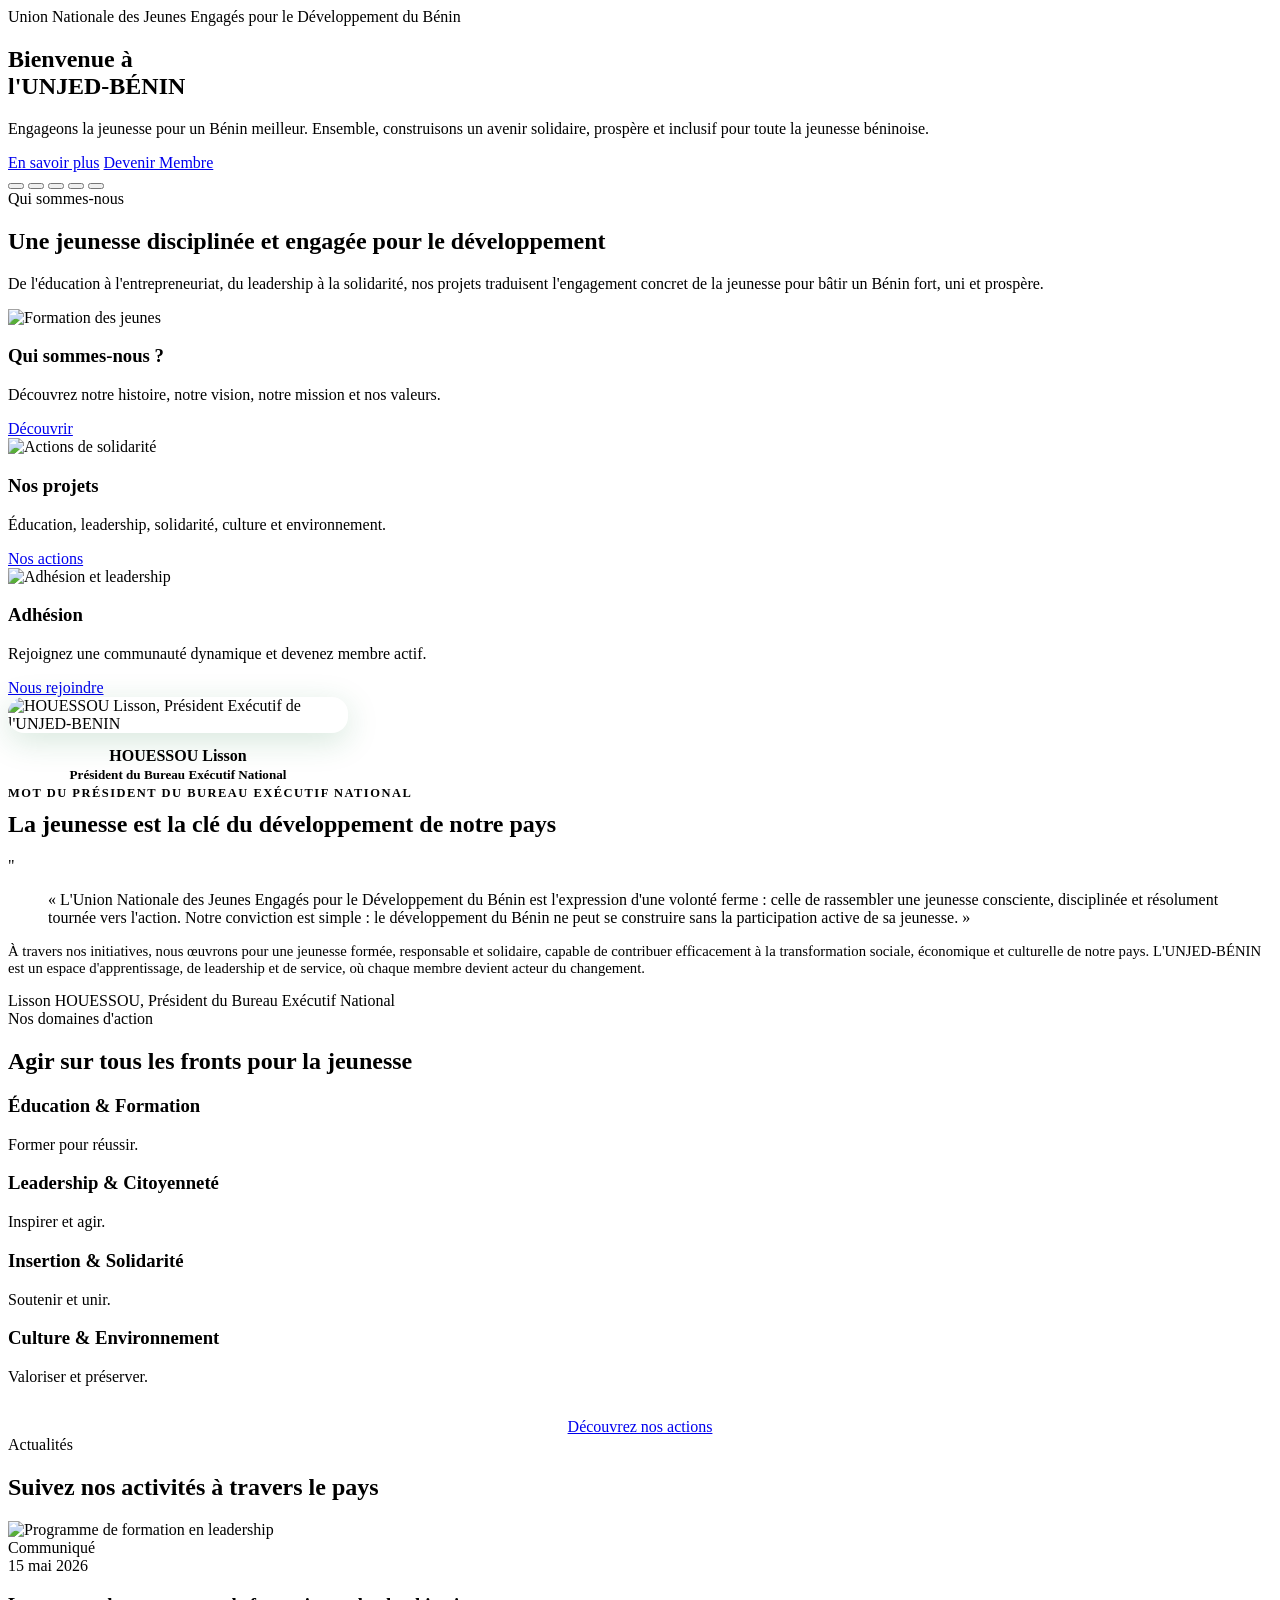
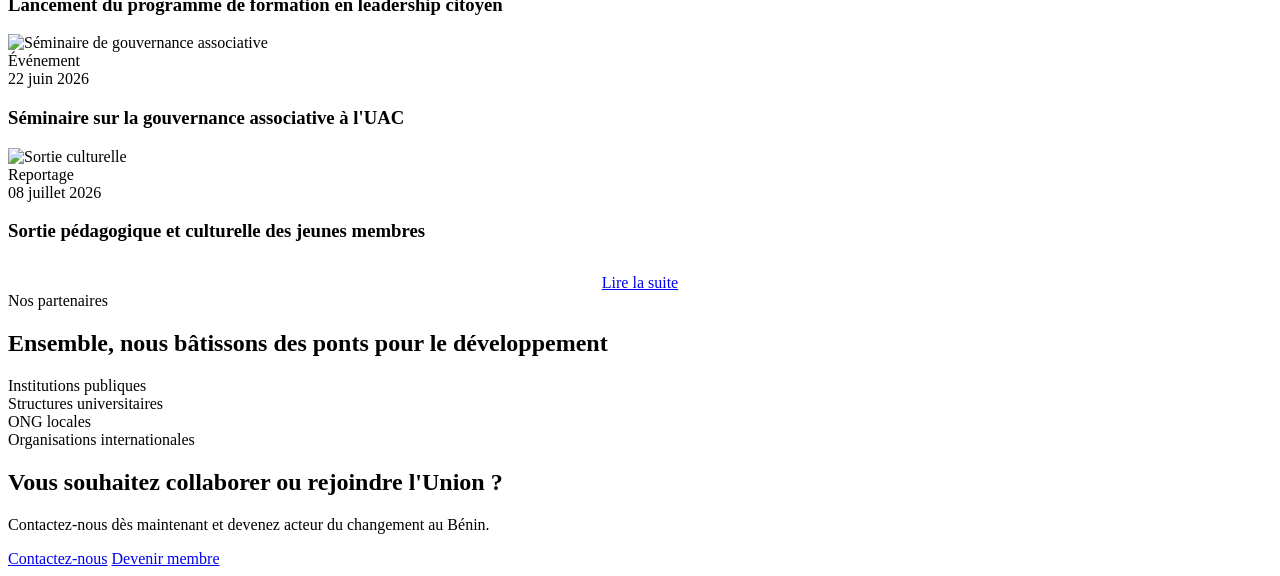
==== index.html @ 12839c47 "Update index.html" ====
<!DOCTYPE html>
<html lang="fr">
<head>
  <meta charset="UTF-8" />
  <meta name="viewport" content="width=device-width, initial-scale=1.0" />
  <meta name="theme-color" content="#0a8a3f" />
  <title>UNJED-BENIN — Engageons la jeunesse pour un Bénin meilleur</title>
  <meta name="description" content="Union Nationale des Jeunes Engagés pour le Développement du Bénin. Formation, leadership, solidarité et citoyenneté au service de la jeunesse béninoise." />
  <link rel="icon" href="public/images/logo.jpeg"/>
  <link rel="stylesheet" href="styles.css" />
</head>
<body>
  <div data-header></div>

  <main>
  <section class="hero">
  <div class="hero-slides">
    <div class="hero-slide active" style="background-image:url('public/images/hero_1.jpeg')"></div>
    <div class="hero-slide" style="background-image:url('public/images/hero_2.jpeg')"></div>
    <div class="hero-slide" style="background-image:url('public/images/hero_3.jpeg')"></div>
    <div class="hero-slide" style="background-image:url('public/images/hero_4.jpeg')"></div>
    <div class="hero-slide" style="background-image:url('public/images/hero_5.jpeg')"></div>
  </div>
  <div class="hero-content">
    <div class="hero-content-inner">
      <span class="hero-eyebrow" data-fr="Union Nationale des Jeunes Engagés pour le Développement du Bénin" data-en="National Union of Young People Committed to the Development of Benin">Union Nationale des Jeunes Engagés pour le Développement du Bénin</span>
      <h1 data-fr-html="Bienvenue à<br><span>l'UNJED-BÉNIN</span>" data-en-html="Welcome to<br><span>UNJED-BENIN</span>">Bienvenue à<br><span>l'UNJED-BÉNIN</span></h1>
      <p data-fr="Engageons la jeunesse pour un Bénin meilleur. Ensemble, construisons un avenir solidaire, prospère et inclusif pour toute la jeunesse béninoise." data-en="Engaging youth for a better Benin. Together, let's build a supportive, prosperous and inclusive future for all Beninese youth.">Engageons la jeunesse pour un Bénin meilleur. Ensemble, construisons un avenir solidaire, prospère et inclusif pour toute la jeunesse béninoise.</p>
      <div class="hero-btns">
        <a href="presentation.html" class="btn btn-primary" data-fr="En savoir plus" data-en="Learn More">En savoir plus</a>
        <a href="adhesion.html" class="btn btn-outline" data-fr="Devenir Membre" data-en="Join Us">Devenir Membre</a>
      </div>
    </div>
  </div>
  <div class="hero-indicators">
    <button class="hero-dot active"></button>
    <button class="hero-dot"></button>
    <button class="hero-dot"></button>
    <button class="hero-dot"></button>
    <button class="hero-dot"></button>
  </div>
</section>


    <!-- PRESENTATION RAPIDE + QUICK LINKS -->
    <section class="section">
      <div class="container">
        <div class="section-head reveal">
          <span class="eyebrow" data-en="Who we are">Qui sommes-nous</span>
          <h2 data-en="A disciplined youth committed to development">Une jeunesse disciplinée et engagée pour le développement</h2>
          <p data-en="From education to entrepreneurship, from leadership to solidarity, our projects reflect the concrete commitment of youth to build a strong, united and prosperous Benin.">De l'éducation à l'entrepreneuriat, du leadership à la solidarité, nos projets traduisent l'engagement concret de la jeunesse pour bâtir un Bénin fort, uni et prospère.</p>
        </div>
        <div class="grid grid-3">
          <article class="quicklink reveal">
            <img src="public/images/formation-real-1.jpg" alt="Formation des jeunes" />
            <div class="quicklink-body">
              <h3 data-en="Who are we?">Qui sommes-nous ?</h3>
              <p data-en="Discover our history, vision, mission and values.">Découvrez notre histoire, notre vision, notre mission et nos valeurs.</p>
              <a href="presentation.html" class="btn btn-yellow" data-en="Discover">Découvrir</a>
            </div>
          </article>
          <article class="quicklink reveal">
            <img src="public/images/solidarite.jpeg" alt="Actions de solidarité" />
            <div class="quicklink-body">
              <h3 data-en="Our projects">Nos projets</h3>
              <p data-en="Education, leadership, solidarity, culture and environment.">Éducation, leadership, solidarité, culture et environnement.</p>
              <a href="projets.html" class="btn btn-yellow" data-en="Our actions">Nos actions</a>
            </div>
          </article>
          <article class="quicklink reveal">
            <img src="public/images/leadership.png" alt="Adhésion et leadership" />
            <div class="quicklink-body">
              <h3 data-en="Membership">Adhésion</h3>
              <p data-en="Join a dynamic community and become an active member.">Rejoignez une communauté dynamique et devenez membre actif.</p>
              <a href="adhesion.html" class="btn btn-yellow" data-en="Join us">Nous rejoindre</a>
            </div>
          </article>
        </div>
      </div>
    </section>

    <!-- MOT DU PRESIDENT -->
    <section class="section" style="background: var(--surface-2);">
      <div class="container">
        <div class="split reveal" style="align-items:flex-start;gap:3rem;">
          <div class="split-img" style="flex:0 0 340px;max-width:340px;">
            <img src="public/images/president_lisson.jpeg" alt="HOUESSOU Lisson, Président Exécutif de l'UNJED-BENIN" style="width:100%;border-radius:16px;object-fit:cover;box-shadow:0 8px 32px rgba(27,122,62,0.18);" />
            <div style="text-align:center;margin-top:14px;">
              <strong style="font-family:var(--font-head);font-size:1rem;color:var(--text);display:block;">HOUESSOU Lisson</strong>
              <span style="font-size:0.82rem;color:var(--green);font-weight:600;">Président du Bureau Exécutif National</span>
            </div>
          </div>
          <div style="flex:1;">
            <span class="eyebrow" style="color:var(--green);font-family:var(--font-head);font-weight:900;letter-spacing:0.12em;text-transform:uppercase;font-size:0.78rem;" data-en="Word from the Executive President">Mot du Président du Bureau Exécutif National</span>
            <h2 style="margin-top:0.6rem;" data-en="Youth is the key to our country's development">La jeunesse est la clé du développement de notre pays</h2>
            <div class="quote-card">
              <div class="president-quote">
                <div class="quote-mark">"</div>
                <blockquote>« L'Union Nationale des Jeunes Engagés pour le Développement du Bénin est l'expression d'une volonté ferme : celle de rassembler une jeunesse consciente, disciplinée et résolument tournée vers l'action. Notre conviction est simple : le développement du Bénin ne peut se construire sans la participation active de sa jeunesse. »</blockquote>
                <p style="margin-top:12px;font-size:0.92rem;">À travers nos initiatives, nous œuvrons pour une jeunesse formée, responsable et solidaire, capable de contribuer efficacement à la transformation sociale, économique et culturelle de notre pays. L'UNJED-BÉNIN est un espace d'apprentissage, de leadership et de service, où chaque membre devient acteur du changement.</p>
              </div>
              <span class="sign">Lisson HOUESSOU, <span data-en="Executive President">Président du Bureau Exécutif National</span></span>
            </div>
          </div>
        </div>
      </div>
    </section>

    <!-- DOMAINES D'ACTION -->
    <section class="section">
      <div class="container">
        <div class="section-head reveal">
          <span class="eyebrow" data-en="Our areas of action">Nos domaines d'action</span>
          <h2 data-en="Acting on every front for youth">Agir sur tous les fronts pour la jeunesse</h2>
        </div>
        <div class="grid grid-4">
          <div class="card reveal">
            <h3 data-en="Education &amp; Training">Éducation &amp; Formation</h3>
            <p data-en="Training to succeed.">Former pour réussir.</p>
          </div>
          <div class="card reveal">
            <h3 data-en="Leadership &amp; Citizenship">Leadership &amp; Citoyenneté</h3>
            <p data-en="Inspire and act.">Inspirer et agir.</p>
          </div>
          <div class="card reveal">
            <h3 data-en="Inclusion &amp; Solidarity">Insertion &amp; Solidarité</h3>
            <p data-en="Support and unite.">Soutenir et unir.</p>
          </div>
          <div class="card reveal">
            <h3 data-en="Culture &amp; Environment">Culture &amp; Environnement</h3>
            <p data-en="Promote and preserve.">Valoriser et préserver.</p>
          </div>
        </div>
        <div style="text-align:center; margin-top:2rem;" class="reveal">
          <a href="projets.html" class="btn btn-green" data-en="Discover our actions">Découvrez nos actions</a>
        </div>
      </div>
    </section>

    <!-- ACTUALITES APERCU -->
    <section class="section" style="background: var(--surface-2);">
      <div class="container">
        <div class="section-head reveal">
          <span class="eyebrow" data-en="News; Events">Actualités</span>
          <h2 data-en="Follow our activities across the country">Suivez nos activités à travers le pays</h2>
        </div>
        <div class="grid grid-3">
          <article class="card news-card reveal">
            <div class="news-img"><img src="public/images/formation-real-4.jpg" alt="Programme de formation en leadership" /></div>
            <div class="news-body">
              <span class="news-tag" data-en="Press release">Communiqué</span>
              <div class="news-date">15 <span data-en="May">mai</span> 2026</div>
              <h3 data-en="Launch of the citizen leadership training program">Lancement du programme de formation en leadership citoyen</h3>
            </div>
          </article>
          <article class="card news-card reveal">
            <div class="news-img"><img src="public/images/assemblee-real-2.jpg" alt="Séminaire de gouvernance associative" /></div>
            <div class="news-body">
              <span class="news-tag" data-en="Event">Événement</span>
              <div class="news-date">22 <span data-en="June">juin</span> 2026</div>
              <h3 data-en="Seminar on associative governance at UAC">Séminaire sur la gouvernance associative à l'UAC</h3>
            </div>
          </article>
          <article class="card news-card reveal">
            <div class="news-img"><img src="public/images/culture.jpeg" alt="Sortie culturelle" /></div>
            <div class="news-body">
              <span class="news-tag" data-en="Report">Reportage</span>
              <div class="news-date">08 <span data-en="July">juillet</span> 2026</div>
              <h3 data-en="Educational and cultural outing for young members">Sortie pédagogique et culturelle des jeunes membres</h3>
            </div>
          </article>
        </div>
        <div style="text-align:center; margin-top:2rem;" class="reveal">
          <a href="actualites.html" class="btn btn-outline" data-en="Read more">Lire la suite</a>
        </div>
      </div>
    </section>

    <!-- PARTENAIRES -->
    <section class="section">
      <div class="container">
        <div class="section-head reveal">
          <span class="eyebrow" data-en="Our partners">Nos partenaires</span>
          <h2 data-en="Together we build bridges for development">Ensemble, nous bâtissons des ponts pour le développement</h2>
        </div>
        <div class="grid grid-4">
          <div class="partner-logo reveal" data-en="Public institutions">Institutions publiques</div>
          <div class="partner-logo reveal" data-en="Universities">Structures universitaires</div>
          <div class="partner-logo reveal" data-en="Local NGOs">ONG locales</div>
          <div class="partner-logo reveal" data-en="International organizations">Organisations internationales</div>
        </div>
      </div>
    </section>

    <!-- CTA CONTACT -->
    <section class="section-tight">
      <div class="container">
        <div class="cta-band reveal">
          <h2 data-en="Want to collaborate or join the Union?">Vous souhaitez collaborer ou rejoindre l'Union ?</h2>
          <p data-en="Contact us now and become an actor of change in Benin.">Contactez-nous dès maintenant et devenez acteur du changement au Bénin.</p>
          <div class="hero-actions">
            <a href="contact.html" class="btn btn-yellow" data-en="Contact us">Contactez-nous</a>
            <a href="adhesion.html" class="btn btn-ghost-light" data-en="Become a member">Devenir membre</a>
          </div>
        </div>
      </div>
    </section>
  </main>

  <div data-footer></div>

  <script src="components.js"></script>
  <script src="script.js"></script>
</body>
</html>
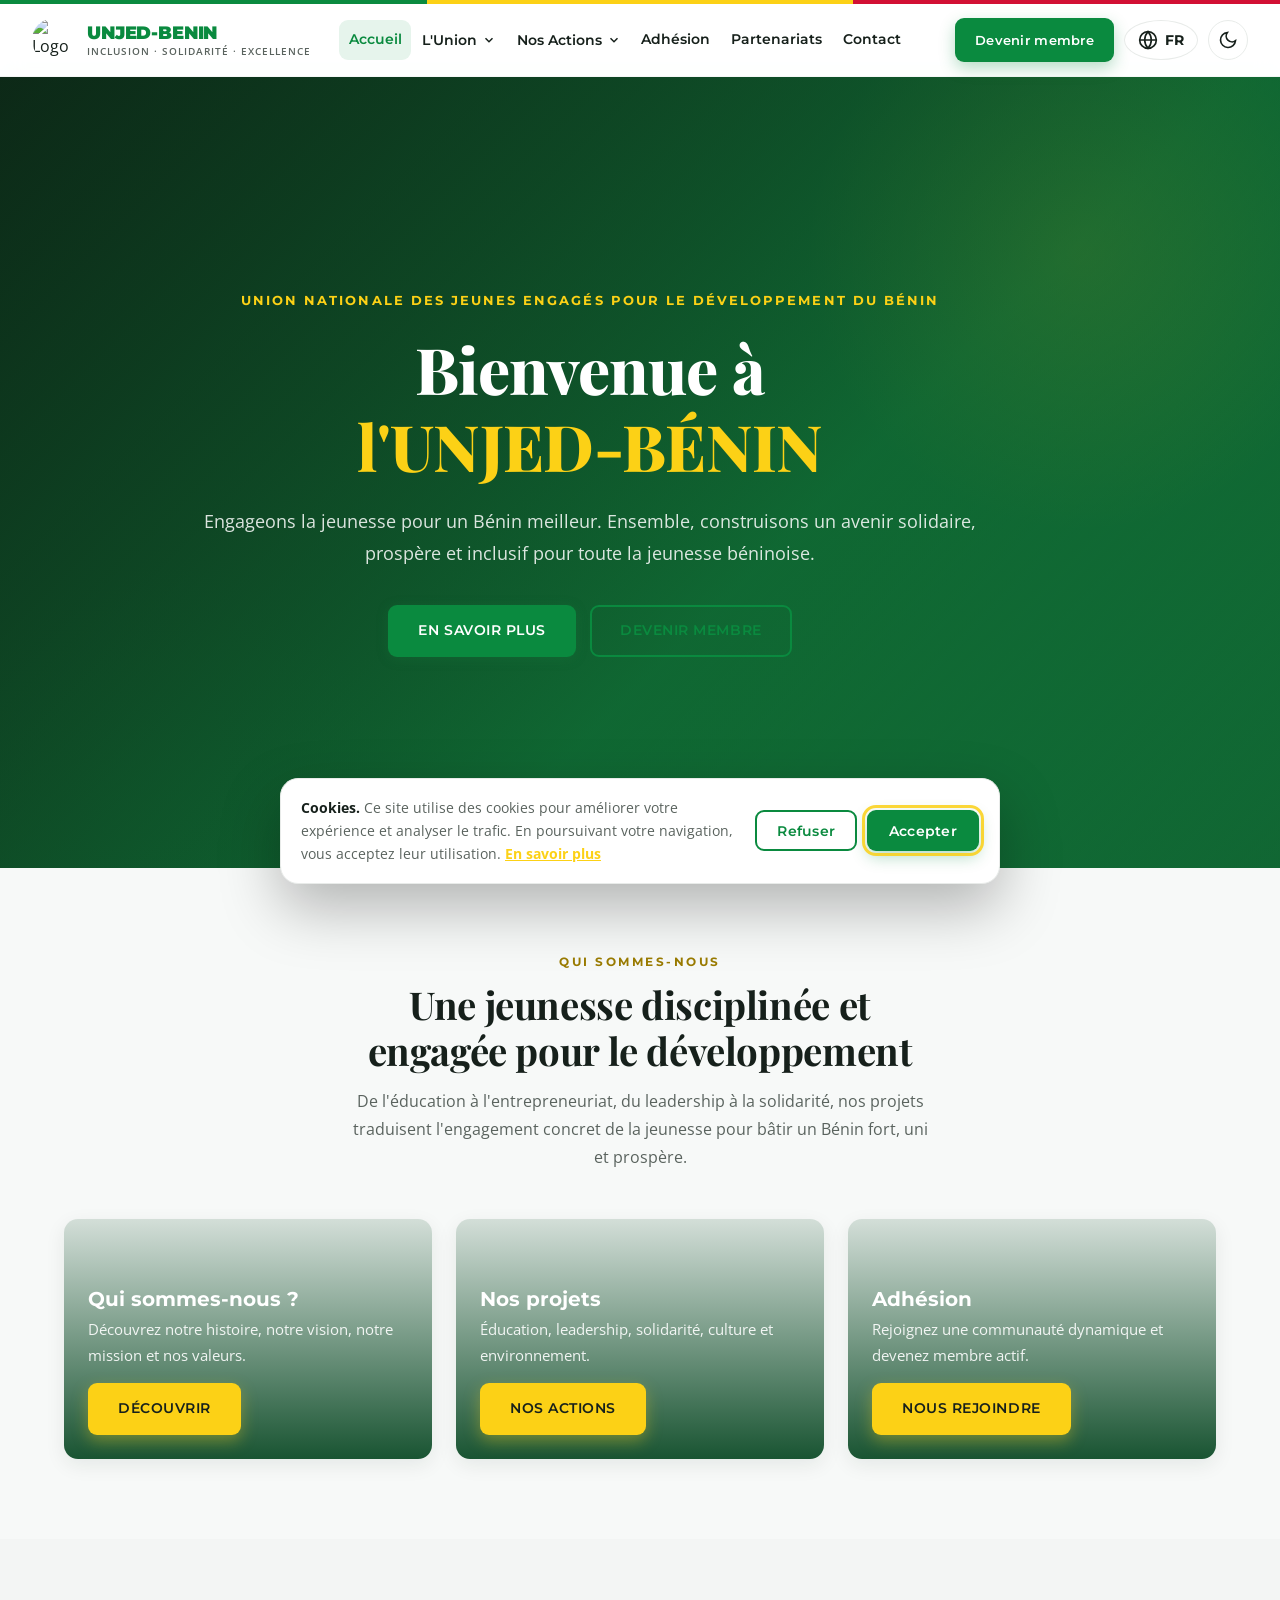
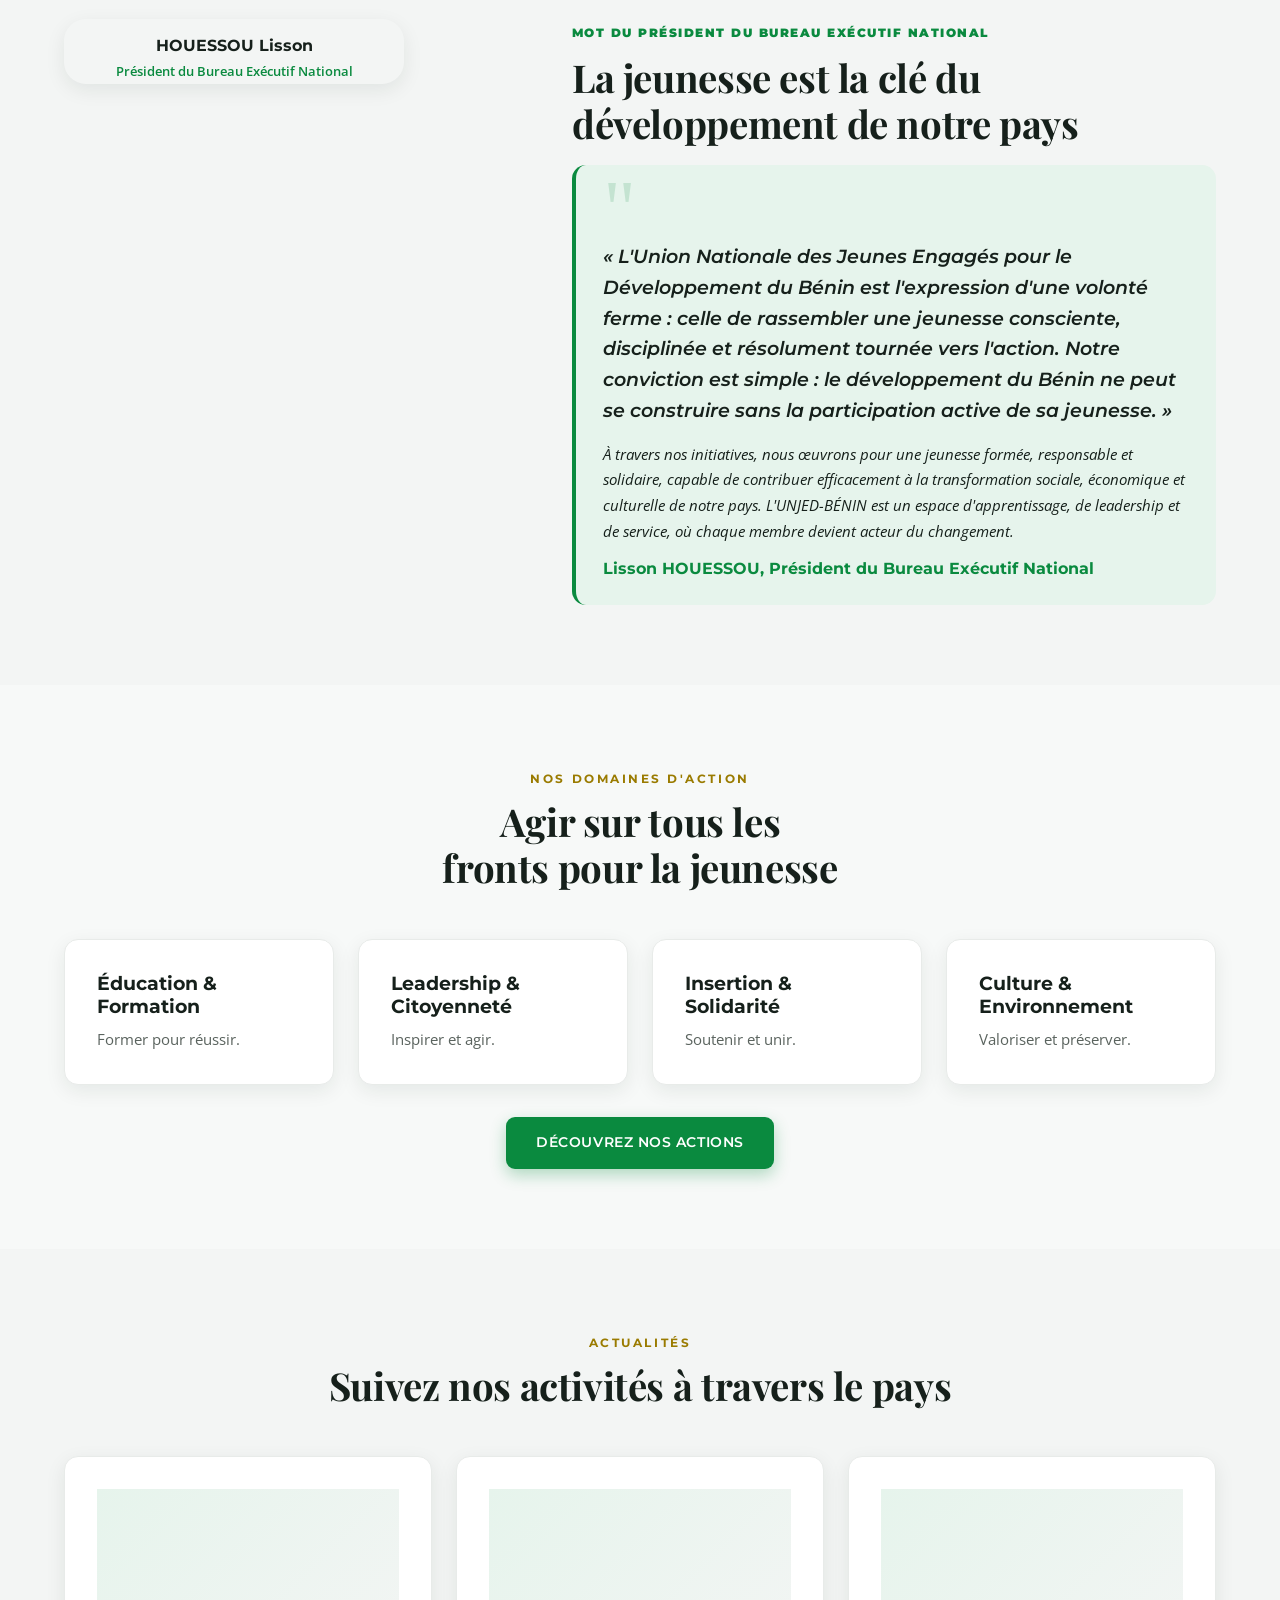
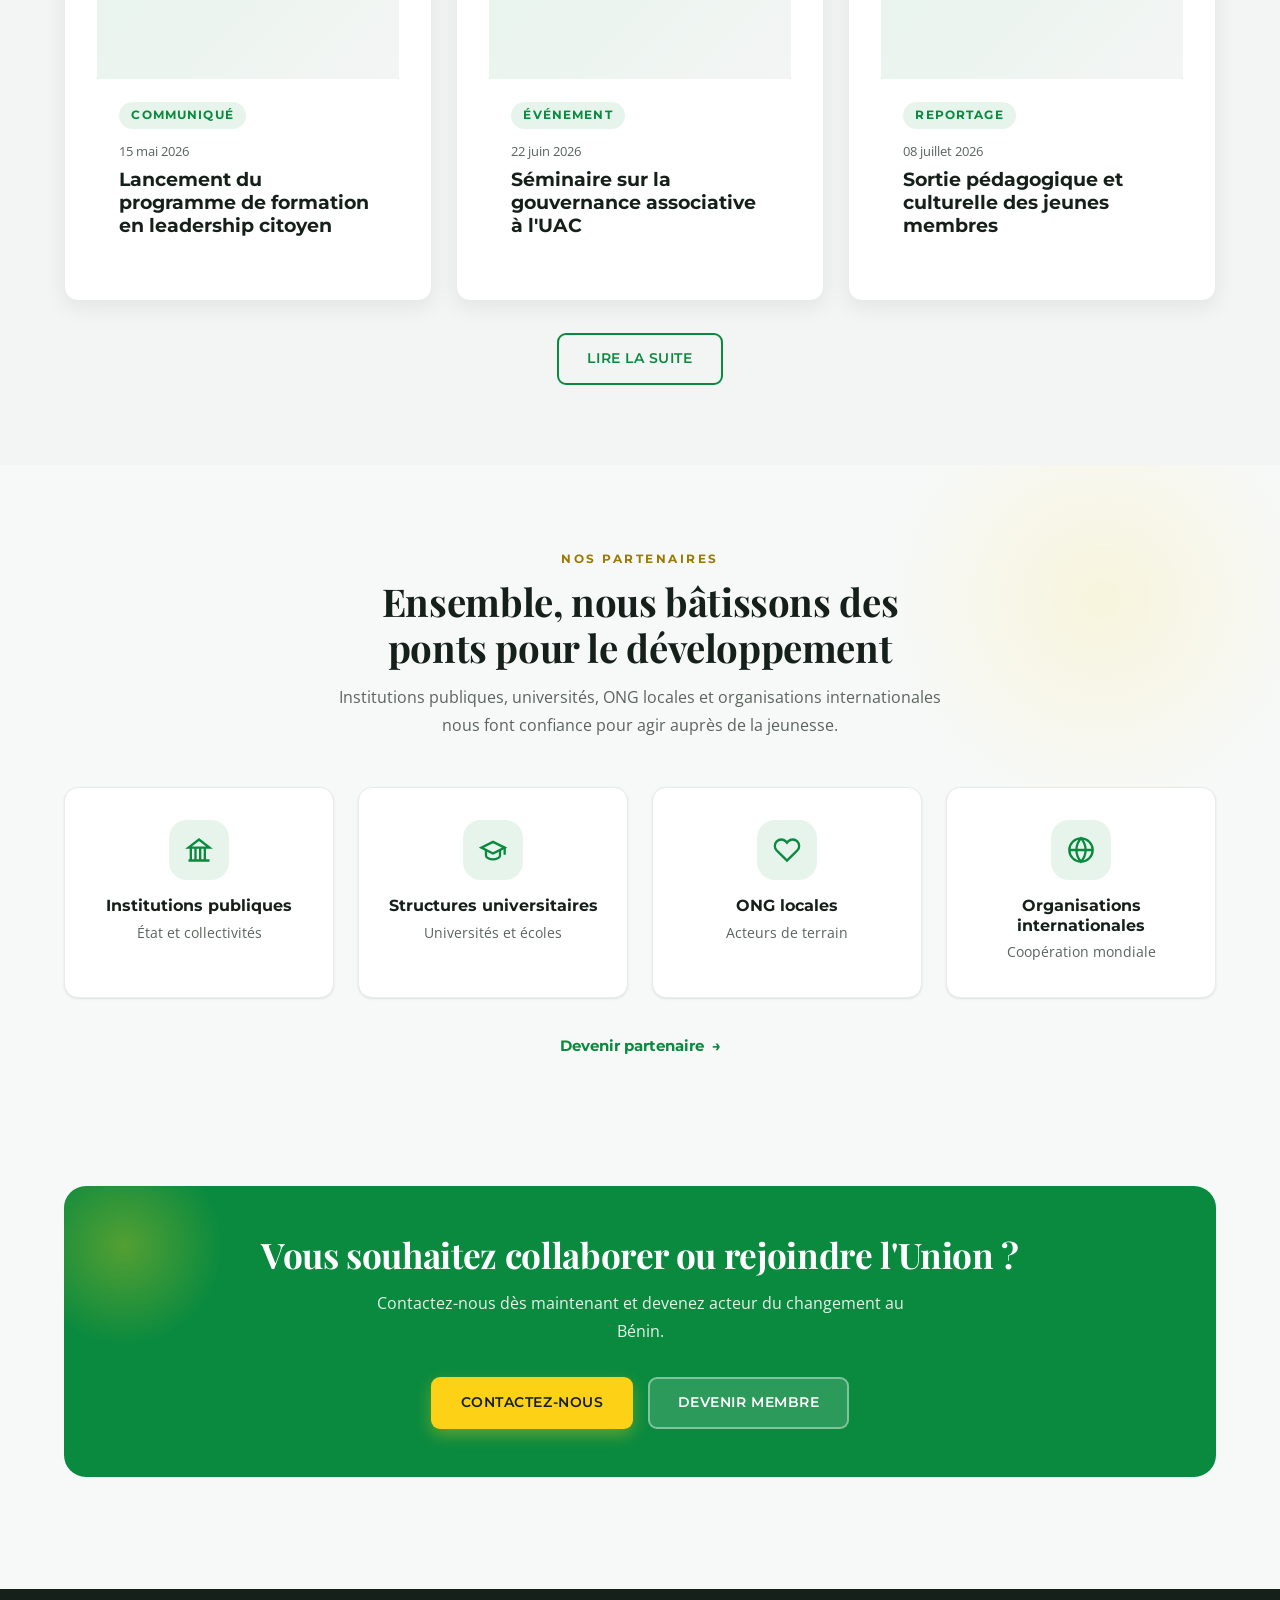
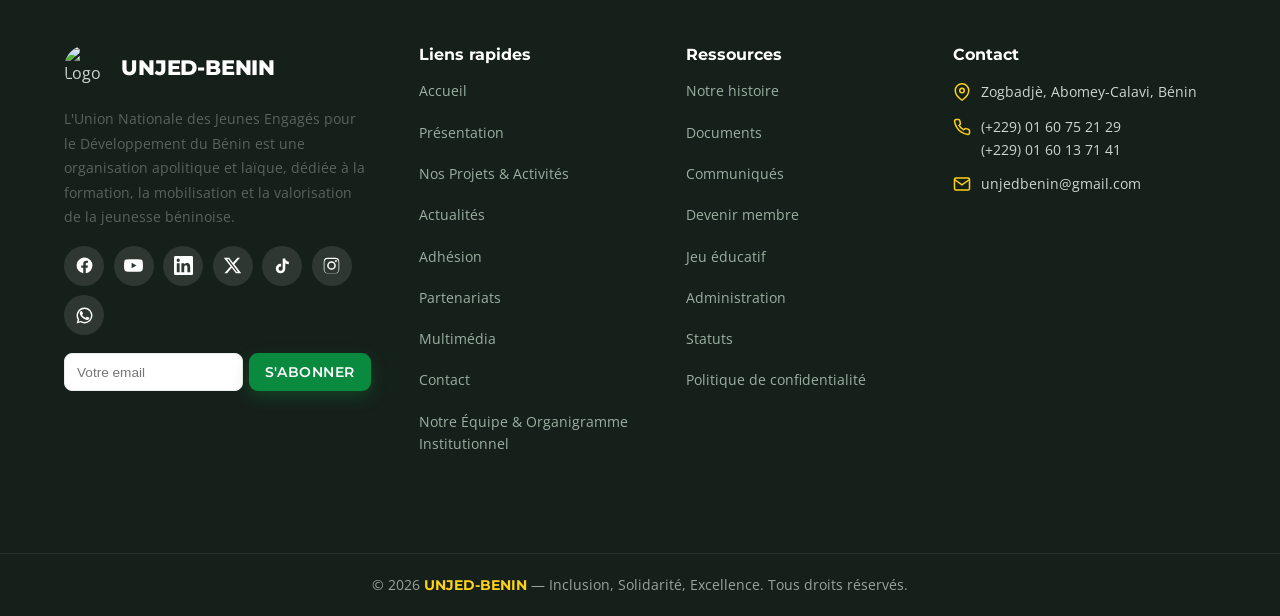
==== commit eaf14797: "refonte professionnelle : architecture assets/backend, securite v1.2, nav, i18n, docs et CI Architec" ====
--- a/index.html
+++ b/index.html
@@ -6,14 +6,29 @@
   <meta name="theme-color" content="#0a8a3f" />
   <title>UNJED-BENIN — Engageons la jeunesse pour un Bénin meilleur</title>
   <meta name="description" content="Union Nationale des Jeunes Engagés pour le Développement du Bénin. Formation, leadership, solidarité et citoyenneté au service de la jeunesse béninoise." />
+  <link rel="canonical" href="https://sedod.github.io/unjedbenin/" />
+  <meta property="og:type" content="website" />
+  <meta property="og:locale" content="fr_FR" />
+  <meta property="og:title" content="UNJED-BENIN — Engageons la jeunesse pour un Bénin meilleur" />
+  <meta property="og:description" content="Formation, leadership, solidarité et citoyenneté au service de la jeunesse béninoise." />
+  <meta property="og:image" content="https://sedod.github.io/unjedbenin/public/images/logo.jpeg" />
+  <meta name="twitter:card" content="summary_large_image" />
   <link rel="icon" href="public/images/logo.jpeg"/>
-  <link rel="stylesheet" href="styles.css" />
+  <link rel="preload" as="image" href="public/images/hero_1.jpeg" fetchpriority="high" />
+  <link rel="stylesheet" href="assets/css/styles.css" />
+  <link rel="manifest" href="site.webmanifest" />
+  <script>
+    // Anti-FOUC : applique le thème avant le premier rendu (la même clé que script.js)
+    try { if (localStorage.getItem("unjed-theme") === "dark") document.documentElement.setAttribute("data-theme", "dark"); } catch (e) {}
+  </script>
 </head>
 <body>
+  <!-- Header, footer et cookies : injectés automatiquement par
+     assets/js/components.js | comportements : assets/js/script.js. -->
   <div data-header></div>
 
-  <main>
-  <section class="hero">
+  <main id="contenu">
+  <section class="hero" aria-label="Présentation de l'UNJED-BENIN">
   <div class="hero-slides">
     <div class="hero-slide active" style="background-image:url('public/images/hero_1.jpeg')"></div>
     <div class="hero-slide" style="background-image:url('public/images/hero_2.jpeg')"></div>
@@ -32,12 +47,12 @@
       </div>
     </div>
   </div>
-  <div class="hero-indicators">
-    <button class="hero-dot active"></button>
-    <button class="hero-dot"></button>
-    <button class="hero-dot"></button>
-    <button class="hero-dot"></button>
-    <button class="hero-dot"></button>
+  <div class="hero-indicators" role="tablist" aria-label="Choisir la slide">
+    <button class="hero-dot active" type="button" aria-label="Slide 1"></button>
+    <button class="hero-dot" type="button" aria-label="Slide 2"></button>
+    <button class="hero-dot" type="button" aria-label="Slide 3"></button>
+    <button class="hero-dot" type="button" aria-label="Slide 4"></button>
+    <button class="hero-dot" type="button" aria-label="Slide 5"></button>
   </div>
 </section>
 
@@ -52,7 +67,7 @@
         </div>
         <div class="grid grid-3">
           <article class="quicklink reveal">
-            <img src="public/images/formation-real-1.jpg" alt="Formation des jeunes" />
+            <img loading="lazy" decoding="async" src="public/images/formation-real-1.jpg" alt="Formation des jeunes" />
             <div class="quicklink-body">
               <h3 data-en="Who are we?">Qui sommes-nous ?</h3>
               <p data-en="Discover our history, vision, mission and values.">Découvrez notre histoire, notre vision, notre mission et nos valeurs.</p>
@@ -60,7 +75,7 @@
             </div>
           </article>
           <article class="quicklink reveal">
-            <img src="public/images/solidarite.jpeg" alt="Actions de solidarité" />
+            <img loading="lazy" decoding="async" src="public/images/solidarite.jpeg" alt="Actions de solidarité" />
             <div class="quicklink-body">
               <h3 data-en="Our projects">Nos projets</h3>
               <p data-en="Education, leadership, solidarity, culture and environment.">Éducation, leadership, solidarité, culture et environnement.</p>
@@ -68,7 +83,7 @@
             </div>
           </article>
           <article class="quicklink reveal">
-            <img src="public/images/leadership.png" alt="Adhésion et leadership" />
+            <img loading="lazy" decoding="async" src="public/images/leadership.png" alt="Adhésion et leadership" />
             <div class="quicklink-body">
               <h3 data-en="Membership">Adhésion</h3>
               <p data-en="Join a dynamic community and become an active member.">Rejoignez une communauté dynamique et devenez membre actif.</p>
@@ -84,7 +99,7 @@
       <div class="container">
         <div class="split reveal" style="align-items:flex-start;gap:3rem;">
           <div class="split-img" style="flex:0 0 340px;max-width:340px;">
-            <img src="public/images/president_lisson.jpeg" alt="HOUESSOU Lisson, Président Exécutif de l'UNJED-BENIN" style="width:100%;border-radius:16px;object-fit:cover;box-shadow:0 8px 32px rgba(27,122,62,0.18);" />
+            <img loading="lazy" decoding="async" src="public/images/president_lisson.jpeg" alt="HOUESSOU Lisson, Président Exécutif de l'UNJED-BENIN" style="width:100%;border-radius:16px;object-fit:cover;box-shadow:0 8px 32px rgba(27,122,62,0.18);" />
             <div style="text-align:center;margin-top:14px;">
               <strong style="font-family:var(--font-head);font-size:1rem;color:var(--text);display:block;">HOUESSOU Lisson</strong>
               <span style="font-size:0.82rem;color:var(--green);font-weight:600;">Président du Bureau Exécutif National</span>
@@ -146,7 +161,7 @@
         </div>
         <div class="grid grid-3">
           <article class="card news-card reveal">
-            <div class="news-img"><img src="public/images/formation-real-4.jpg" alt="Programme de formation en leadership" /></div>
+            <div class="news-img"><img loading="lazy" decoding="async" src="public/images/formation-real-4.jpg" alt="Programme de formation en leadership" /></div>
             <div class="news-body">
               <span class="news-tag" data-en="Press release">Communiqué</span>
               <div class="news-date">15 <span data-en="May">mai</span> 2026</div>
@@ -154,7 +169,7 @@
             </div>
           </article>
           <article class="card news-card reveal">
-            <div class="news-img"><img src="public/images/assemblee-real-2.jpg" alt="Séminaire de gouvernance associative" /></div>
+            <div class="news-img"><img loading="lazy" decoding="async" src="public/images/assemblee-real-2.jpg" alt="Séminaire de gouvernance associative" /></div>
             <div class="news-body">
               <span class="news-tag" data-en="Event">Événement</span>
               <div class="news-date">22 <span data-en="June">juin</span> 2026</div>
@@ -162,7 +177,7 @@
             </div>
           </article>
           <article class="card news-card reveal">
-            <div class="news-img"><img src="public/images/culture.jpeg" alt="Sortie culturelle" /></div>
+            <div class="news-img"><img loading="lazy" decoding="async" src="public/images/culture.jpeg" alt="Sortie culturelle" /></div>
             <div class="news-body">
               <span class="news-tag" data-en="Report">Reportage</span>
               <div class="news-date">08 <span data-en="July">juillet</span> 2026</div>
@@ -177,17 +192,37 @@
     </section>
 
     <!-- PARTENAIRES -->
-    <section class="section">
+    <section class="section partners">
       <div class="container">
         <div class="section-head reveal">
           <span class="eyebrow" data-en="Our partners">Nos partenaires</span>
           <h2 data-en="Together we build bridges for development">Ensemble, nous bâtissons des ponts pour le développement</h2>
-        </div>
-        <div class="grid grid-4">
-          <div class="partner-logo reveal" data-en="Public institutions">Institutions publiques</div>
-          <div class="partner-logo reveal" data-en="Universities">Structures universitaires</div>
-          <div class="partner-logo reveal" data-en="Local NGOs">ONG locales</div>
-          <div class="partner-logo reveal" data-en="International organizations">Organisations internationales</div>
+          <p data-en="Public institutions, universities, local NGOs and international organizations trust us to act for youth.">Institutions publiques, universités, ONG locales et organisations internationales nous font confiance pour agir auprès de la jeunesse.</p>
+        </div>
+        <div class="grid grid-4 partner-cards">
+          <article class="partner-card reveal" style="--i:0">
+            <span class="partner-ic" aria-hidden="true"><svg viewBox="0 0 24 24" fill="none" stroke="currentColor" stroke-width="2"><path d="M3 21h18M5 21V10m4 11V10m4 11V10m4 11V10M3 10l9-7 9 7H3z"/></svg></span>
+            <h3 data-en="Public institutions">Institutions publiques</h3>
+            <p data-en="State &amp; local authorities">État et collectivités</p>
+          </article>
+          <article class="partner-card reveal" style="--i:1">
+            <span class="partner-ic" aria-hidden="true"><svg viewBox="0 0 24 24" fill="none" stroke="currentColor" stroke-width="2"><path d="M22 10L12 5 2 10l10 5 10-5z"/><path d="M6 12v5c0 1.5 3 3 6 3s6-1.5 6-3v-5"/><path d="M22 10v6"/></svg></span>
+            <h3 data-en="Academic partners">Structures universitaires</h3>
+            <p data-en="Universities &amp; schools">Universités et écoles</p>
+          </article>
+          <article class="partner-card reveal" style="--i:2">
+            <span class="partner-ic" aria-hidden="true"><svg viewBox="0 0 24 24" fill="none" stroke="currentColor" stroke-width="2"><path d="M20.8 4.6a5.5 5.5 0 0 0-7.8 0L12 5.7l-1-1.1a5.5 5.5 0 0 0-7.8 7.8l1 1L12 21l7.8-7.6 1-1a5.5 5.5 0 0 0 0-7.8z"/></svg></span>
+            <h3 data-en="Local NGOs">ONG locales</h3>
+            <p data-en="Grassroots actors">Acteurs de terrain</p>
+          </article>
+          <article class="partner-card reveal" style="--i:3">
+            <span class="partner-ic" aria-hidden="true"><svg viewBox="0 0 24 24" fill="none" stroke="currentColor" stroke-width="2"><circle cx="12" cy="12" r="10"/><path d="M2 12h20M12 2a15.3 15.3 0 0 1 4 10 15.3 15.3 0 0 1-4 10 15.3 15.3 0 0 1-4-10 15.3 15.3 0 0 1 4-10z"/></svg></span>
+            <h3 data-en="International organizations">Organisations internationales</h3>
+            <p data-en="Global cooperation">Coopération mondiale</p>
+          </article>
+        </div>
+        <div class="reveal" style="text-align:center;margin-top:2.2rem;">
+          <a href="partenariats.html" class="partner-cta" data-en="Become a partner">Devenir partenaire <span aria-hidden="true">→</span></a>
         </div>
       </div>
     </section>
@@ -209,7 +244,9 @@
 
   <div data-footer></div>
 
-  <script src="components.js"></script>
-  <script src="script.js"></script>
+  <script src="assets/js/config.js" defer></script>
+  <script src="assets/js/api-client.js" defer></script>
+  <script src="assets/js/components.js" defer></script>
+  <script src="assets/js/script.js" defer></script>
 </body>
 </html>
--- a/assets/css/styles.css
+++ b/assets/css/styles.css
@@ -0,0 +1,2763 @@
+/* ========================================
+   UNJED-BENIN - Design System
+   Couleurs du drapeau beninois : vert, jaune, rouge + blanc
+   ----------------------------------------
+   SOMMAIRE (recherche par mot-clé) :
+   - Tokens (:root) et mode sombre (html[data-theme])
+   - Base : reset, layout (.container, .section), boutons (.btn)
+   - HEADER (.site-header, .main-nav, .nav-sub, .menu-toggle)
+   - HERO (.hero, slider, indicateurs)
+   - Cartes et grilles (.card, .grid, .quicklink, .news-card, .stat-card)
+   - Pages internes (.page-hero, .split, .quote-card, organigramme, galerie)
+   - Formulaires (.form-card, .field) et contact
+   - Bandeau CTA, footer, cookies, divers (.pill, .reveal, partenaires)
+   - Correctifs v1.1 -> v1.6 en FIN de fichier (ne pas dupliquer :
+     toute rustine s'ajoute là, datée et commentée en français)
+   ======================================== */
+
+/* ---------- Fonts ---------- */
+@import url('https://fonts.googleapis.com/css2?family=Montserrat:wght@500;600;700;800;900&family=Open+Sans:wght@400;500;600;700&family=Playfair+Display:ital,wght@0,600;0,700;1,600&display=swap');
+
+/* ---------- Tokens ---------- */
+:root {
+  /* Couleurs officielles */
+  --green: #0a8a3f;
+  --green-dark: #066a2f;
+  --green-light: #e6f4ec;
+  --yellow: #fcd116;
+  --yellow-dark: #e6b800;
+  --red: #d21034;
+  --red-dark: #a50d29;
+  --red-light: #fae8eb;
+
+  /* Neutres */
+  --white: #ffffff;
+  --off-white: #f7f9f8;
+  --gray-50: #f3f5f4;
+  --gray-100: #e8ebe9;
+  --gray-200: #d4dad7;
+  --gray-400: #8b9590;
+  --gray-600: #5a635e;
+  --gray-800: #2b302d;
+  --ink: #16201b;
+
+  /* Roles semantiques (mode clair) */
+  --bg: var(--off-white);
+  --surface: var(--white);
+  --surface-2: var(--gray-50);
+  --text: var(--ink);
+  --text-muted: var(--gray-600);
+  --border: var(--gray-100);
+  --header-bg: rgba(255, 255, 255, 0.92);
+
+  --radius: 14px;
+  --radius-sm: 9px;
+  --radius-lg: 22px;
+  --shadow-sm: 0 1px 3px rgba(16, 32, 22, 0.06), 0 1px 2px rgba(16, 32, 22, 0.04);
+  --shadow: 0 6px 20px rgba(16, 32, 22, 0.08);
+  --shadow-lg: 0 18px 50px rgba(16, 32, 22, 0.14);
+  --container: 1180px;
+  --header-h: 72px;
+
+  --font-head: 'Montserrat', system-ui, sans-serif;
+  --font-body: 'Open Sans', system-ui, sans-serif;
+  --font-serif: 'Playfair Display', Georgia, serif;
+
+  --ease: cubic-bezier(0.22, 0.61, 0.36, 1);
+  --transition: 0.35s var(--ease);
+}
+
+/* ---------- Mode sombre ---------- */
+html[data-theme="dark"] {
+  --bg: #0f1512;
+  --surface: #161e1a;
+  --surface-2: #1d2723;
+  --text: #eef2f0;
+  --text-muted: #a3aea8;
+  --border: #26312b;
+  --header-bg: rgba(15, 21, 18, 0.92);
+  --green-light: #11261a;
+  --red-light: #2a1216;
+  --shadow-sm: 0 1px 3px rgba(0, 0, 0, 0.4);
+  --shadow: 0 6px 20px rgba(0, 0, 0, 0.45);
+  --shadow-lg: 0 18px 50px rgba(0, 0, 0, 0.55);
+}
+
+/* ---------- Reset ---------- */
+*, *::before, *::after { box-sizing: border-box; margin: 0; padding: 0; }
+
+html { scroll-behavior: smooth; }
+
+body {
+  font-family: var(--font-body);
+  color: var(--text);
+  background-color: var(--bg);
+  line-height: 1.6;
+  margin: 0;
+  padding-top: 76px; /* Empêche le haut de page d'être masqué par la barre fixe */
+  overflow-x: hidden;
+}
+
+
+img { max-width: 100%; display: block; }
+a { color: inherit; text-decoration: none; }
+ul { list-style: none; }
+
+h1, h2, h3, h4, h5 {
+  font-family: var(--font-head);
+  line-height: 1.2;
+  color: var(--text);
+  font-weight: 800;
+}
+
+/* ---------- Layout utils ---------- */
+.container {
+  width: 100%;
+  max-width: var(--container);
+  margin: 0 auto;
+  padding: 0 1.25rem;
+}
+
+.section { padding: 4.5rem 0; }
+.section-tight { padding: 3rem 0; }
+
+.section-head {
+  text-align: center;
+  max-width: 640px;
+  margin: 0 auto 3rem;
+}
+.section-head .eyebrow {
+  display: inline-block;
+  font-family: var(--font-head);
+  font-weight: 700;
+  font-size: 0.78rem;
+  letter-spacing: 0.12em;
+  text-transform: uppercase;
+  color: var(--green);
+  margin-bottom: 0.6rem;
+}
+.section-head h2 {
+  font-size: clamp(1.7rem, 3.5vw, 2.4rem);
+  text-wrap: balance;
+}
+.section-head p {
+  margin-top: 0.85rem;
+  color: var(--text-muted);
+  text-wrap: pretty;
+}
+
+.text-green { color: var(--green); }
+.text-red { color: var(--red); }
+
+/* ---------- Buttons ---------- */
+.btn {
+  display: inline-flex;
+  align-items: center;
+  gap: 0.5rem;
+  font-family: var(--font-head);
+  font-weight: 700;
+  font-size: 0.95rem;
+  padding: 0.8rem 1.5rem;
+  border-radius: 999px;
+  border: 2px solid transparent;
+  cursor: pointer;
+  transition: transform 0.15s ease, box-shadow 0.2s ease, background 0.2s ease;
+}
+.btn:hover { transform: translateY(-2px); }
+.btn svg { width: 18px; height: 18px; }
+
+.btn-yellow {
+  background: var(--yellow);
+  color: var(--ink);
+  box-shadow: 0 6px 16px rgba(252, 209, 22, 0.35);
+}
+.btn-yellow:hover { background: var(--yellow-dark); }
+
+.btn-green {
+  background: var(--green);
+  color: var(--white);
+  box-shadow: 0 6px 16px rgba(10, 138, 63, 0.3);
+}
+.btn-green:hover { background: var(--green-dark); }
+
+.btn-red {
+  background: var(--red);
+  color: var(--white);
+}
+.btn-red:hover { background: var(--red-dark); }
+
+.btn-outline {
+  background: transparent;
+  border-color: var(--border);
+  color: var(--text);
+}
+.btn-outline:hover { border-color: var(--green); color: var(--green); }
+
+.btn-ghost-light {
+  background: rgba(255,255,255,0.14);
+  color: var(--white);
+  border-color: rgba(255,255,255,0.4);
+}
+.btn-ghost-light:hover { background: rgba(255,255,255,0.24); }
+
+/* ========================================
+   HEADER
+   ======================================== */
+.site-header {
+  position: fixed;
+  top: 0;
+  left: 0;
+  right: 0;
+  width: 100%;
+  z-index: 1000;
+  background: var(--header-bg);
+  backdrop-filter: blur(12px);
+  -webkit-backdrop-filter: blur(12px);
+  border-bottom: 1px solid var(--border);
+  transition: border-color 0.3s var(--ease), box-shadow 0.3s var(--ease);
+}
+
+/* Bande tricolore */
+.flag-strip { height: 4px; display: flex; }
+.flag-strip span { flex: 1; }
+.flag-strip .s-green { background: var(--green); }
+.flag-strip .s-yellow { background: var(--yellow); }
+.flag-strip .s-red { background: var(--red); }
+
+.header-inner {
+  height: var(--header-h);
+  display: flex;
+  align-items: center;
+  justify-content: space-between;
+  gap: 1rem;
+}
+
+.brand { display: flex; align-items: center; gap: 0.7rem; margin-right: 2rem; flex-shrink: 0; }
+.brand img { width: 44px; height: 44px; border-radius: 50%; object-fit: cover; }
+.brand-text { display: flex; flex-direction: column; line-height: 1.2; }
+.brand-name { font-family: var(--font-head); font-weight: 900; font-size: 1.15rem; color: var(--green); letter-spacing: -0.01em; }
+.brand-tagline { font-size: 0.62rem; letter-spacing: 0.1em; text-transform: uppercase; color: var(--text-muted); font-weight: 600; white-space: nowrap; margin-top: 2px; }
+@media (max-width: 1080px) { .brand-tagline { display: none; } }
+
+.main-nav { display: flex; align-items: center; gap: 0.3rem; }
+.main-nav a {
+  font-family: var(--font-head);
+  font-weight: 600;
+  font-size: 0.9rem;
+  padding: 0.5rem 0.8rem;
+  border-radius: var(--radius-sm);
+  color: var(--text);
+  transition: background 0.15s, color 0.15s;
+  white-space: nowrap;
+}
+.main-nav a:hover { background: var(--green-light); color: var(--green); }
+.main-nav a.active { color: var(--green); }
+
+.header-actions { display: flex; align-items: center; gap: 0.5rem; }
+
+/* ---------- Nav desktop "moyen" (laptops 941-1600px) : resserrer pour ne pas déborder ---------- */
+@media (min-width: 941px) and (max-width: 1600px) {
+  .header-inner { gap: 0.4rem; }
+  .brand { margin-right: 0.8rem; }
+  .main-nav { gap: 0; }
+  .main-nav a { padding: 0.5rem 0.55rem; font-size: 0.82rem; }
+  .header-actions { gap: 0.3rem; }
+}
+@media (min-width: 941px) and (max-width: 1240px) {
+  .brand-tagline { display: none; }
+  .brand { margin-right: 0.5rem; gap: 0.5rem; }
+  .brand img { width: 38px; height: 38px; }
+  .main-nav a { padding: 0.5rem 0.4rem; font-size: 0.76rem; }
+  .lang-btn { padding: 0 0.5rem; font-size: 0.78rem; }
+}
+
+.icon-btn {
+  width: 40px;
+  height: 40px;
+  display: inline-flex;
+  align-items: center;
+  justify-content: center;
+  border-radius: 50%;
+  border: 1px solid var(--border);
+  background: var(--surface);
+  color: var(--text);
+  cursor: pointer;
+  transition: background 0.15s, color 0.15s, border-color 0.15s;
+}
+.icon-btn:hover { border-color: var(--green); color: var(--green); }
+.icon-btn svg { width: 20px; height: 20px; }
+
+.lang-btn {
+  width: auto;
+  padding: 0 0.85rem;
+  gap: 0.4rem;
+  font-family: var(--font-head);
+  font-weight: 700;
+  font-size: 0.85rem;
+}
+
+.theme-icon-sun { display: none; }
+html[data-theme="dark"] .theme-icon-sun { display: block; }
+html[data-theme="dark"] .theme-icon-moon { display: none; }
+
+.menu-toggle { display: none; }
+
+/* ---------- Mobile nav ---------- */
+@media (max-width: 940px) {
+  .main-nav {
+    position: fixed;
+    inset: 0 0 0 auto;
+    width: min(320px, 82vw);
+    flex-direction: column;
+    align-items: stretch;
+    gap: 0.2rem;
+    background: var(--surface);
+    padding: calc(var(--header-h) + 1.5rem) 1.25rem 2rem;
+    box-shadow: var(--shadow-lg);
+    transform: translateX(100%);
+    transition: transform 0.3s ease;
+    overflow-y: auto;
+  }
+  .main-nav.open { transform: translateX(0); }
+  .main-nav a { padding: 0.9rem 1rem; font-size: 1rem; }
+  .menu-toggle { display: inline-flex; }
+}
+
+@media (max-width: 560px) {
+  .header-inner { gap: 0.4rem; }
+  .brand { margin-right: 0.5rem; gap: 0.5rem; }
+  .brand img { width: 36px; height: 36px; }
+  .brand-name { font-size: 0.95rem; }
+  .header-actions { gap: 0.3rem; }
+  .icon-btn { width: 36px; height: 36px; }
+  .icon-btn svg { width: 17px; height: 17px; }
+  .lang-btn { padding: 0 0.5rem; font-size: 0.75rem; }
+}
+
+@media (max-width: 360px) {
+  .header-inner { padding: 0 12px; }
+  .lang-current { display: none; }
+  .lang-btn { width: 36px; padding: 0; justify-content: center; }
+}
+
+/* ========================================
+   HERO
+   ======================================== */
+.hero {
+  position: relative;
+  color: var(--white);
+  overflow: hidden;
+}
+.hero-bg {
+  position: absolute;
+  inset: 0;
+  z-index: 0;
+}
+.hero-bg img { width: 100%; height: 100%; object-fit: cover; }
+.hero-bg::after {
+  content: "";
+  position: absolute;
+  inset: 0;
+  background: linear-gradient(110deg, rgba(6,70,33,0.92) 0%, rgba(10,138,63,0.78) 45%, rgba(16,32,22,0.55) 100%);
+}
+.hero-inner {
+  position: relative;
+  z-index: 1;
+  padding: clamp(3.5rem, 8vw, 6.5rem) 0;
+  max-width: 720px;
+}
+.hero .badge {
+  display: inline-flex;
+  align-items: center;
+  gap: 0.5rem;
+  background: rgba(255,255,255,0.16);
+  border: 1px solid rgba(255,255,255,0.3);
+  padding: 0.4rem 0.9rem;
+  border-radius: 999px;
+  font-family: var(--font-head);
+  font-weight: 700;
+  font-size: 0.74rem;
+  letter-spacing: 0.1em;
+  text-transform: uppercase;
+  margin-bottom: 1.3rem;
+}
+.hero h1 {
+  color: var(--white);
+  font-size: clamp(2.1rem, 5.5vw, 3.6rem);
+  font-weight: 900;
+  text-wrap: balance;
+}
+.hero h1 .accent { color: var(--yellow); }
+.hero p.lead {
+  margin-top: 1.1rem;
+  font-size: clamp(1rem, 2vw, 1.2rem);
+  color: rgba(255,255,255,0.92);
+  max-width: 560px;
+  text-wrap: pretty;
+}
+.hero-actions { margin-top: 2rem; display: flex; flex-wrap: wrap; gap: 0.9rem; }
+.hero-slides { position: relative; width: 100%; height: 100%; }
+.hero-slide {
+  position: absolute;
+  inset: 0;
+  background-size: cover;
+  background-position: center;
+  opacity: 0;
+  transition: opacity 1s ease;
+}
+.hero-slide.active { opacity: 1; }
+.hero-slide::after {
+  content: '';
+  position: absolute;
+  inset: 0;
+  background: linear-gradient(135deg, rgba(15,31,20,0.72) 0%, rgba(27,122,62,0.40) 100%);
+}
+
+/* ========================================
+   CARDS / GRID
+   ======================================== */
+.grid { display: grid; gap: 1.5rem; }
+.grid-2 { grid-template-columns: repeat(2, 1fr); }
+.grid-3 { grid-template-columns: repeat(3, 1fr); }
+.grid-4 { grid-template-columns: repeat(4, 1fr); }
+
+@media (max-width: 900px) {
+  .grid-3, .grid-4 { grid-template-columns: repeat(2, 1fr); }
+}
+@media (max-width: 600px) {
+  .grid-2, .grid-3, .grid-4 { grid-template-columns: 1fr; }
+}
+
+.card {
+  background: var(--surface);
+  border: 1px solid var(--border);
+  border-radius: var(--radius);
+  padding: 1.6rem;
+  box-shadow: var(--shadow-sm);
+  transition: transform 0.18s ease, box-shadow 0.2s ease;
+}
+.card:hover { transform: translateY(-4px); box-shadow: var(--shadow); }
+.card h3 { font-size: 1.2rem; margin-bottom: 0.5rem; }
+.card p { color: var(--text-muted); font-size: 0.95rem; }
+
+.card-icon {
+  width: 52px;
+  height: 52px;
+  border-radius: var(--radius-sm);
+  display: inline-flex;
+  align-items: center;
+  justify-content: center;
+  margin-bottom: 1rem;
+}
+.card-icon svg { width: 26px; height: 26px; }
+.icon-green { background: var(--green-light); color: var(--green); }
+.icon-yellow { background: rgba(252,209,22,0.18); color: var(--yellow-dark); }
+.icon-red { background: var(--red-light); color: var(--red); }
+
+.card-link {
+  display: inline-flex;
+  align-items: center;
+  gap: 0.4rem;
+  margin-top: 1rem;
+  font-family: var(--font-head);
+  font-weight: 700;
+  font-size: 0.9rem;
+  color: var(--green);
+}
+.card-link:hover { gap: 0.7rem; }
+
+/* Quick links (accueil) avec image */
+.quicklink {
+  position: relative;
+  border-radius: var(--radius);
+  overflow: hidden;
+  min-height: 240px;
+  display: flex;
+  align-items: flex-end;
+  color: var(--white);
+  box-shadow: var(--shadow);
+}
+.quicklink img { position: absolute; inset: 0; width: 100%; height: 100%; object-fit: cover; z-index: 0; transition: transform 0.4s ease; }
+.quicklink::after { content:""; position:absolute; inset:0; background: linear-gradient(to top, rgba(6,70,33,0.92), rgba(6,70,33,0.15)); z-index: 1; }
+.quicklink:hover img { transform: scale(1.06); }
+.quicklink-body { position: relative; z-index: 2; padding: 1.5rem; }
+.quicklink-body h3 { color: var(--white); font-size: 1.25rem; }
+.quicklink-body p { color: rgba(255,255,255,0.9); font-size: 0.92rem; margin: 0.4rem 0 0.9rem; }
+
+/* ========================================
+   PAGE HEADER (sous-pages)
+   ======================================== */
+.page-hero {
+  position: relative;
+  background: var(--green-dark);
+  color: var(--white);
+  padding: clamp(2.5rem, 6vw, 4rem) 0;
+  overflow: hidden;
+}
+.page-hero::before {
+  content: "";
+  position: absolute;
+  top: -60px; right: -60px;
+  width: 280px; height: 280px;
+  background: radial-gradient(circle, rgba(252,209,22,0.25), transparent 70%);
+}
+.page-hero .container { position: relative; z-index: 1; }
+.breadcrumb { font-size: 0.85rem; color: rgba(255,255,255,0.8); margin-bottom: 0.6rem; font-family: var(--font-head); font-weight: 600; }
+.breadcrumb a:hover { color: var(--yellow); }
+.page-hero h1 { color: var(--white); font-size: clamp(1.9rem, 4.5vw, 2.8rem); }
+.page-hero p { margin-top: 0.7rem; max-width: 620px; color: rgba(255,255,255,0.9); }
+
+/* ========================================
+   PRESIDENT / TEXTE BLOCK
+   ======================================== */
+.split {
+  display: grid;
+  grid-template-columns: 1fr 1.4fr;
+  gap: 2.5rem;
+  align-items: center;
+}
+.split.reverse { grid-template-columns: 1.4fr 1fr; }
+@media (max-width: 820px) { .split, .split.reverse { grid-template-columns: 1fr; } }
+
+.split-img { border-radius: var(--radius-lg); overflow: hidden; box-shadow: var(--shadow); }
+.split-img img { width: 100%; height: 100%; object-fit: cover; }
+
+.quote-card {
+  background: var(--green-light);
+  border-left: 4px solid var(--green);
+  border-radius: var(--radius);
+  padding: 1.5rem 1.7rem;
+  margin-top: 1.2rem;
+}
+.quote-card p { font-style: italic; font-size: 1.05rem; color: var(--text); }
+.quote-card .sign { font-family: var(--font-head); font-weight: 700; font-style: normal; color: var(--green); margin-top: 0.7rem; display: block; }
+
+/* Liste a puces stylee */
+.feature-list { margin-top: 1rem; }
+.feature-list li {
+  display: flex;
+  gap: 0.7rem;
+  align-items: flex-start;
+  margin-bottom: 0.7rem;
+  color: var(--text-muted);
+}
+.feature-list li svg { flex-shrink: 0; width: 20px; height: 20px; color: var(--green); margin-top: 3px; }
+
+.prose p { margin-bottom: 1rem; color: var(--text-muted); }
+.prose h3 { margin: 1.5rem 0 0.6rem; }
+
+/* ========================================
+   VALEURS / STATS
+   ======================================== */
+.value-card { text-align: center; }
+.value-card .num { font-family: var(--font-head); font-weight: 900; font-size: 2.2rem; color: var(--green); }
+
+/* ========================================
+   ORGANIGRAMME
+   ======================================== */
+.org-level { display: flex; flex-direction: column; align-items: center; gap: 0; }
+.org-box {
+  background: var(--surface);
+  border: 2px solid var(--green);
+  border-radius: var(--radius-sm);
+  padding: 0.9rem 1.4rem;
+  text-align: center;
+  font-family: var(--font-head);
+  font-weight: 700;
+  color: var(--text);
+  box-shadow: var(--shadow-sm);
+  min-width: 200px;
+}
+.org-box.top { background: var(--green); color: var(--white); border-color: var(--green); }
+.org-box.red { border-color: var(--red); }
+.org-box.yellow { border-color: var(--yellow-dark); }
+.org-connector { width: 2px; height: 28px; background: var(--border); }
+.org-row { display: flex; flex-wrap: wrap; gap: 1rem; justify-content: center; }
+.org-box small { display: block; font-family: var(--font-body); font-weight: 400; font-size: 0.78rem; color: var(--text-muted); margin-top: 0.2rem; }
+
+/* ========================================
+   GALERIE
+   ======================================== */
+.gallery { display: grid; grid-template-columns: repeat(3, 1fr); gap: 1rem; }
+@media (max-width: 700px) { .gallery { grid-template-columns: repeat(2, 1fr); } }
+.gallery figure {
+  position: relative;
+  border-radius: var(--radius);
+  overflow: hidden;
+  aspect-ratio: 4/3;
+  cursor: pointer;
+}
+.gallery img { width: 100%; height: 100%; object-fit: cover; transition: transform 0.4s ease; }
+.gallery figure:hover img { transform: scale(1.08); }
+.gallery figcaption {
+  position: absolute;
+  inset: auto 0 0 0;
+  background: linear-gradient(to top, rgba(6,70,33,0.9), transparent);
+  color: var(--white);
+  padding: 1.5rem 1rem 0.8rem;
+  font-family: var(--font-head);
+  font-weight: 600;
+  font-size: 0.9rem;
+}
+
+/* ========================================
+   NEWS / TIMELINE
+   ======================================== */
+.news-card { display: flex; flex-direction: column; overflow: hidden; padding: 0; }
+.news-card .news-img { aspect-ratio: 16/9; overflow: hidden; }
+.news-card .news-img img { width: 100%; height: 100%; object-fit: cover; transition: transform 0.4s; }
+.news-card:hover .news-img img { transform: scale(1.06); }
+.news-card .news-body { padding: 1.4rem; }
+.news-tag {
+  display: inline-block;
+  font-family: var(--font-head);
+  font-weight: 700;
+  font-size: 0.72rem;
+  text-transform: uppercase;
+  letter-spacing: 0.05em;
+  color: var(--red);
+  margin-bottom: 0.5rem;
+}
+.news-date { font-size: 0.82rem; color: var(--text-muted); margin-bottom: 0.4rem; }
+
+.agenda-item {
+  display: flex;
+  gap: 1.2rem;
+  padding: 1.2rem 0;
+  border-bottom: 1px solid var(--border);
+  align-items: center;
+}
+.agenda-date {
+  flex-shrink: 0;
+  width: 76px;
+  text-align: center;
+  background: var(--green-light);
+  border-radius: var(--radius-sm);
+  padding: 0.6rem;
+}
+.agenda-date .d { font-family: var(--font-head); font-weight: 900; font-size: 1.4rem; color: var(--green); line-height: 1; }
+.agenda-date .m { font-size: 0.72rem; text-transform: uppercase; color: var(--text-muted); font-weight: 600; }
+
+/* ========================================
+   FORMS
+   ======================================== */
+.form-card {
+  background: var(--surface);
+  border: 1px solid var(--border);
+  border-radius: var(--radius-lg);
+  padding: 2rem;
+  box-shadow: var(--shadow);
+}
+.form-grid { display: grid; grid-template-columns: 1fr 1fr; gap: 1.1rem; }
+@media (max-width: 640px) { .form-grid { grid-template-columns: 1fr; } }
+.field { display: flex; flex-direction: column; gap: 0.4rem; }
+.field.full { grid-column: 1 / -1; }
+.field label { font-family: var(--font-head); font-weight: 600; font-size: 0.88rem; }
+.field input, .field select, .field textarea {
+  font-family: var(--font-body);
+  font-size: 0.95rem;
+  padding: 0.75rem 0.9rem;
+  border: 1px solid var(--border);
+  border-radius: var(--radius-sm);
+  background: var(--bg);
+  color: var(--text);
+  transition: border-color 0.15s, box-shadow 0.15s;
+}
+.field input:focus, .field select:focus, .field textarea:focus {
+  outline: none;
+  border-color: var(--green);
+  box-shadow: 0 0 0 3px rgba(10,138,63,0.15);
+}
+.field textarea { resize: vertical; min-height: 120px; }
+.form-note { font-size: 0.85rem; color: var(--text-muted); margin-top: 0.3rem; }
+.form-success {
+  display: none;
+  background: var(--green-light);
+  color: var(--green-dark);
+  border: 1px solid var(--green);
+  border-radius: var(--radius-sm);
+  padding: 0.9rem 1.1rem;
+  margin-bottom: 1.2rem;
+  font-weight: 600;
+}
+.form-success.show { display: block; }
+
+/* ========================================
+   CONTACT INFO
+   ======================================== */
+.contact-item { display: flex; gap: 1rem; margin-bottom: 1.4rem; align-items: flex-start; }
+.contact-item .ci-icon {
+  flex-shrink: 0;
+  width: 46px; height: 46px;
+  border-radius: var(--radius-sm);
+  background: var(--green-light);
+  color: var(--green);
+  display: inline-flex; align-items: center; justify-content: center;
+}
+.contact-item .ci-icon svg { width: 22px; height: 22px; }
+.contact-item h4 { font-size: 1rem; font-family: var(--font-head); }
+.contact-item p, .contact-item a { color: var(--text-muted); font-size: 0.93rem; }
+.contact-item a:hover { color: var(--green); }
+
+/* ========================================
+   CTA BAND
+   ======================================== */
+.cta-band {
+  background: var(--green);
+  color: var(--white);
+  border-radius: var(--radius-lg);
+  padding: clamp(2rem, 5vw, 3rem);
+  text-align: center;
+  position: relative;
+  overflow: hidden;
+}
+.cta-band::before {
+  content:""; position:absolute; top:-40px; left:-40px; width:200px; height:200px;
+  background: radial-gradient(circle, rgba(252,209,22,0.3), transparent 70%);
+}
+.cta-band h2 { color: var(--white); font-size: clamp(1.5rem, 3.5vw, 2.2rem); position: relative; }
+.cta-band p { color: rgba(255,255,255,0.9); margin: 0.8rem auto 1.6rem; max-width: 540px; position: relative; }
+.cta-band .hero-actions { justify-content: center; position: relative; }
+
+/* ========================================
+   FOOTER
+   ======================================== */
+.site-footer {
+  background: var(--ink);
+  color: #cdd6d1;
+  padding: 3.5rem 0 0;
+  margin-top: 4rem;
+}
+html[data-theme="dark"] .site-footer { background: #0a0e0c; }
+.footer-grid {
+  display: grid;
+  grid-template-columns: 1.4fr 1fr 1fr 1.2fr;
+  gap: 2rem;
+  padding-bottom: 2.5rem;
+}
+@media (max-width: 860px) { .footer-grid { grid-template-columns: 1fr 1fr; } }
+@media (max-width: 520px) { .footer-grid { grid-template-columns: 1fr; } }
+.footer-brand { display: flex; align-items: center; gap: 0.7rem; margin-bottom: 1rem; }
+.footer-brand img { width: 46px; height: 46px; border-radius: 50%; }
+.footer-brand .brand-name { color: var(--white); }
+.site-footer h4 { color: var(--white); font-size: 1rem; margin-bottom: 1rem; }
+.site-footer p { font-size: 0.9rem; line-height: 1.7; }
+.footer-links li { margin-bottom: 0.55rem; }
+.footer-links a { font-size: 0.9rem; color: #cdd6d1; transition: color 0.15s; }
+.footer-links a:hover { color: var(--yellow); }
+.footer-contact li { display: flex; gap: 0.6rem; margin-bottom: 0.7rem; font-size: 0.9rem; align-items: flex-start; }
+.footer-contact svg { width: 18px; height: 18px; flex-shrink: 0; color: var(--yellow); margin-top: 3px; }
+
+.socials { display: flex; gap: 0.6rem; margin-top: 1rem; flex-wrap: wrap; }
+.socials a {
+  width: 40px; height: 40px;
+  border-radius: 50%;
+  background: rgba(255,255,255,0.1);
+  display: inline-flex; align-items: center; justify-content: center;
+  transition: background 0.18s, transform 0.18s;
+}
+.socials a:hover { background: var(--green); transform: translateY(-3px); }
+.socials svg { width: 19px; height: 19px; color: var(--white); }
+
+.footer-bottom {
+  border-top: 1px solid rgba(255,255,255,0.12);
+  padding: 1.3rem 0;
+  text-align: center;
+  font-size: 0.85rem;
+  color: #9aa49e;
+}
+.footer-bottom strong { color: var(--yellow); font-family: var(--font-head); }
+
+/* ========================================
+   COOKIE BANNER
+   ======================================== */
+.cookie-banner {
+  position: fixed;
+  left: 1rem; right: 1rem; bottom: 1rem;
+  z-index: 200;
+  background: var(--surface);
+  border: 1px solid var(--border);
+  border-radius: var(--radius);
+  box-shadow: var(--shadow-lg);
+  padding: 1.2rem 1.4rem;
+  display: none;
+  align-items: center;
+  gap: 1.2rem;
+  flex-wrap: wrap;
+  max-width: 760px;
+  margin: 0 auto;
+}
+.cookie-banner.show { display: flex; }
+.cookie-banner p { font-size: 0.9rem; color: var(--text-muted); flex: 1; min-width: 240px; }
+.cookie-banner p strong { color: var(--text); }
+.cookie-actions { display: flex; gap: 0.6rem; }
+.cookie-banner .btn { padding: 0.6rem 1.1rem; font-size: 0.85rem; }
+
+/* ========================================
+   MISC
+   ======================================== */
+.pill {
+  display: inline-block;
+  font-family: var(--font-head);
+  font-weight: 700;
+  font-size: 0.74rem;
+  padding: 0.3rem 0.75rem;
+  border-radius: 999px;
+  background: var(--green-light);
+  color: var(--green);
+  margin-bottom: 0.8rem;
+}
+.pill.red { background: var(--red-light); color: var(--red); }
+.pill.yellow { background: rgba(252,209,22,0.18); color: var(--yellow-dark); }
+
+.divider { height: 1px; background: var(--border); margin: 3rem 0; }
+
+[hidden] { display: none !important; }
+
+/* Reveal on scroll */
+.reveal { opacity: 0; transform: translateY(24px); transition: opacity 0.6s ease, transform 0.6s ease; }
+.reveal.in { opacity: 1; transform: none; }
+
+/* Partners */
+.partner-logo {
+  background: var(--surface);
+  border: 1px solid var(--border);
+  border-radius: var(--radius-sm);
+  padding: 1.3rem;
+  display: flex;
+  align-items: center;
+  justify-content: center;
+  font-family: var(--font-head);
+  font-weight: 700;
+  color: var(--text-muted);
+  text-align: center;
+  min-height: 90px;
+  font-size: 0.95rem;
+}
+
+/* doc download list */
+.doc-item {
+  display: flex;
+  align-items: center;
+  gap: 1rem;
+  background: var(--surface);
+  border: 1px solid var(--border);
+  border-radius: var(--radius-sm);
+  padding: 1rem 1.2rem;
+  transition: border-color 0.15s, transform 0.15s;
+}
+.doc-item:hover { border-color: var(--green); transform: translateX(4px); }
+.doc-item .doc-icon { color: var(--red); flex-shrink: 0; }
+.doc-item .doc-icon svg { width: 28px; height: 28px; }
+.doc-item h4 { font-size: 0.98rem; }
+.doc-item p { font-size: 0.82rem; color: var(--text-muted); }
+.doc-item .doc-dl { margin-left: auto; color: var(--green); flex-shrink: 0; }
+
+/* ========================================
+   ADDITIONS - pages projets / adhesion / contact / multimedia / actualites
+   ======================================== */
+
+/* Container variants */
+.container.narrow { max-width: 760px; }
+
+/* Check list */
+.check-list { margin-top: 1.1rem; }
+.check-list li {
+  position: relative;
+  padding-left: 1.9rem;
+  margin-bottom: 0.7rem;
+  color: var(--text-muted);
+}
+.check-list li::before {
+  content: "";
+  position: absolute;
+  left: 0; top: 2px;
+  width: 20px; height: 20px;
+  border-radius: 50%;
+  background: var(--green-light);
+  background-image: url("data:image/svg+xml,%3Csvg xmlns='http://www.w3.org/2000/svg' viewBox='0 0 24 24' fill='none' stroke='%230a8a3f' stroke-width='3'%3E%3Cpolyline points='20 6 9 17 4 12'/%3E%3C/svg%3E");
+  background-size: 13px;
+  background-repeat: no-repeat;
+  background-position: center;
+}
+
+/* Stat cards */
+.stat-card {
+  background: var(--surface);
+  border: 1px solid var(--border);
+  border-radius: var(--radius);
+  padding: 1.8rem 1rem;
+  text-align: center;
+  box-shadow: var(--shadow-sm);
+}
+.stat-num { font-family: var(--font-head); font-weight: 900; font-size: clamp(1.8rem, 4vw, 2.6rem); color: var(--green); line-height: 1; }
+.stat-label { margin-top: 0.5rem; font-size: 0.92rem; color: var(--text-muted); font-weight: 600; }
+
+/* Forms */
+.form { display: flex; flex-direction: column; gap: 1.1rem; }
+.form-row { display: grid; grid-template-columns: 1fr 1fr; gap: 1.1rem; }
+@media (max-width: 560px) { .form-row { grid-template-columns: 1fr; } }
+.form-intro { color: var(--text-muted); margin-bottom: 0.4rem; font-size: 0.95rem; }
+.btn-block { width: 100%; justify-content: center; }
+.checkbox { display: flex; gap: 0.6rem; align-items: flex-start; font-size: 0.88rem; color: var(--text-muted); cursor: pointer; }
+.checkbox input { width: 18px; height: 18px; margin-top: 2px; accent-color: var(--green); flex-shrink: 0; }
+.checkbox a { color: var(--green); font-weight: 600; text-decoration: underline; }
+.checkbox a:hover { color: var(--green-dark, var(--green)); }
+
+/* Contact */
+.contact-grid { display: grid; grid-template-columns: 1fr 1.2fr; gap: 2.5rem; align-items: start; }
+@media (max-width: 820px) { .contact-grid { grid-template-columns: 1fr; } }
+.contact-info { margin-top: 1.3rem; }
+.contact-info li { display: flex; gap: 1rem; margin-bottom: 1.3rem; align-items: flex-start; }
+.contact-ic {
+  flex-shrink: 0;
+  width: 46px; height: 46px;
+  border-radius: var(--radius-sm);
+  display: inline-flex; align-items: center; justify-content: center;
+}
+.contact-ic svg { width: 22px; height: 22px; }
+.contact-info strong { font-family: var(--font-head); display: block; }
+.contact-info p { color: var(--text-muted); font-size: 0.93rem; }
+.social-row { display: flex; gap: 0.6rem; flex-wrap: wrap; margin-top: 0.9rem; }
+.social-row a {
+  width: 42px; height: 42px;
+  border-radius: 50%;
+  border: 1px solid var(--border);
+  background: var(--surface);
+  display: inline-flex; align-items: center; justify-content: center;
+  color: var(--text);
+  transition: background 0.18s, color 0.18s, transform 0.18s, border-color 0.18s;
+}
+.social-row a:hover { background: var(--green); color: var(--white); border-color: var(--green); transform: translateY(-3px); }
+.social-row svg { width: 20px; height: 20px; }
+
+/* Video cards */
+.video-card { padding: 0; overflow: hidden; }
+.video-thumb { position: relative; aspect-ratio: 16/9; overflow: hidden; }
+.video-thumb img { width: 100%; height: 100%; object-fit: cover; transition: transform 0.4s; }
+.video-card:hover .video-thumb img { transform: scale(1.06); }
+.play-btn {
+  position: absolute; inset: 0; margin: auto;
+  width: 60px; height: 60px;
+  border-radius: 50%;
+  background: rgba(210,16,52,0.92);
+  color: var(--white);
+  display: inline-flex; align-items: center; justify-content: center;
+  box-shadow: var(--shadow);
+}
+.play-btn svg { width: 26px; height: 26px; margin-left: 3px; }
+
+/* Feature news */
+.feature-news {
+  display: grid;
+  grid-template-columns: 1.1fr 1fr;
+  gap: 0;
+  background: var(--surface);
+  border: 1px solid var(--border);
+  border-radius: var(--radius-lg);
+  overflow: hidden;
+  box-shadow: var(--shadow);
+}
+@media (max-width: 820px) { .feature-news { grid-template-columns: 1fr; } }
+.feature-news-img { min-height: 260px; }
+.feature-news-img img { width: 100%; height: 100%; object-fit: cover; }
+.feature-news-body { padding: clamp(1.5rem, 3vw, 2.4rem); }
+.feature-news-body h2 { font-size: clamp(1.4rem, 3vw, 2rem); margin: 0.4rem 0 0.8rem; }
+.feature-news-body p { color: var(--text-muted); margin-bottom: 1.3rem; }
+
+/* Newsletter */
+.newsletter-form {
+  display: flex;
+  gap: 0.6rem;
+  max-width: 460px;
+  margin: 0 auto;
+  position: relative;
+  flex-wrap: wrap;
+  justify-content: center;
+}
+.newsletter-form input {
+  flex: 1;
+  min-width: 220px;
+  padding: 0.8rem 1.1rem;
+  border-radius: 999px;
+  border: 1px solid transparent;
+  font-family: var(--font-body);
+  font-size: 0.95rem;
+}
+.newsletter-form input:focus { outline: none; box-shadow: 0 0 0 3px rgba(252,209,22,0.4); }
+.cta-band .form-success { background: rgba(255,255,255,0.15); color: var(--white); border-color: rgba(255,255,255,0.4); margin: 1rem auto 0; max-width: 460px; }
+
+/* ---- RESET & BASE ---- */
+*, *::before, *::after { box-sizing: border-box; margin: 0; padding: 0; }
+html { scroll-behavior: smooth; font-size: 16px; overflow-x: hidden; width: 100%; }
+body {
+  font-family: var(--font-body);
+  color: var(--text);
+  background: var(--bg);
+  transition: background var(--transition), color var(--transition);
+  overflow-x: hidden;
+  width: 100%;
+  position: relative;
+}
+img { max-width: 100%; display: block; }
+a { color: inherit; text-decoration: none; }
+ul { list-style: none; }
+button { cursor: pointer; border: none; background: none; font-family: inherit; }
+
+/* ---- TYPOGRAPHY ---- */
+h1,h2,h3,h4,h5 { font-family: var(--font-head); font-weight: 700; line-height: 1.2; color: var(--text); }
+h1 { font-size: clamp(2rem, 5vw, 3.5rem); }
+h2 { font-size: clamp(1.6rem, 3vw, 2.4rem); }
+h3 { font-size: clamp(1.2rem, 2vw, 1.6rem); }
+h4 { font-size: 1.1rem; }
+p  { line-height: 1.75; color: var(--text-muted); }
+
+/* ---- CONTAINER ---- */
+.container { max-width: 1200px; margin: 0 auto; padding: 0 24px; }
+.section { padding: 80px 0; }
+.section-alt { background: var(--bg-alt); }
+
+/* ---- SECTION HEADER ---- */
+.section-header { text-align: center; margin-bottom: 56px; }
+.section-header .eyebrow {
+  display: inline-block;
+  font-family: var(--font-head);
+  font-size: 0.78rem;
+  font-weight: 700;
+  letter-spacing: 0.14em;
+  text-transform: uppercase;
+  color: var(--green);
+  background: var(--green-light);
+  padding: 6px 16px;
+  border-radius: 100px;
+  margin-bottom: 14px;
+}
+.section-header h2 { margin-bottom: 16px; }
+.section-header p { max-width: 600px; margin: 0 auto; font-size: 1.05rem; }
+.section-divider {
+  width: 56px; height: 4px;
+  background: linear-gradient(90deg, var(--green), var(--yellow));
+  border-radius: 2px;
+  margin: 16px auto 0;
+}
+
+/* ---- BUTTONS ---- */
+.btn {
+  display: inline-flex;
+  align-items: center;
+  gap: 8px;
+  padding: 13px 28px;
+  border-radius: var(--radius-sm);
+  font-family: var(--font-head);
+  font-weight: 600;
+  font-size: 0.92rem;
+  transition: all var(--transition);
+  letter-spacing: 0.02em;
+}
+.btn-primary {
+  background: var(--green);
+  color: var(--white);
+  box-shadow: 0 2px 12px rgba(27,122,62,0.25);
+}
+.btn-primary:hover { background: var(--green-dark); transform: translateY(-2px); box-shadow: 0 6px 20px rgba(27,122,62,0.35); }
+.btn-outline {
+  border: 2px solid var(--white);
+  color: var(--white);
+  background: transparent;
+}
+.btn-outline:hover { background: var(--white); color: var(--green); }
+.btn-outline-green {
+  border: 2px solid var(--green);
+  color: var(--green);
+  background: transparent;
+}
+.btn-outline-green:hover { background: var(--green); color: var(--white); }
+
+/* ---- CARDS ---- */
+.card {
+  background: var(--card-bg);
+  border: 1px solid var(--border);
+  border-radius: var(--radius);
+  padding: 32px;
+  box-shadow: var(--shadow);
+  transition: all var(--transition);
+}
+.card:hover { transform: translateY(-4px); box-shadow: var(--shadow-lg); }
+
+/* ============================
+   NAVBAR
+   ============================ */
+.navbar {
+  position: fixed;
+  top: 0; left: 0; right: 0;
+  z-index: 1000;
+  background: var(--nav-bg);
+  box-shadow: 0 2px 16px var(--nav-shadow);
+  transition: background var(--transition), box-shadow var(--transition);
+}
+.navbar.scrolled { box-shadow: 0 4px 24px var(--nav-shadow); }
+.navbar-inner {
+  display: flex;
+  align-items: center;
+  justify-content: space-between;
+  height: 70px;
+  gap: 24px;
+}
+.navbar-brand {
+  display: flex;
+  align-items: center;
+  gap: 12px;
+  font-family: var(--font-head);
+  font-weight: 800;
+  font-size: 1.2rem;
+  color: var(--green);
+  white-space: nowrap;
+}
+.navbar-brand .brand-logo {
+  width: 42px; height: 42px;
+  background: var(--green);
+  border-radius: 50%;
+  display: flex; align-items: center; justify-content: center;
+  color: white;
+  font-size: 1.2rem;
+  font-weight: 800;
+  flex-shrink: 0;
+}
+.navbar-brand .brand-sub {
+  font-size: 0.65rem;
+  font-weight: 500;
+  color: var(--text-muted);
+  display: block;
+  line-height: 1.2;
+}
+.navbar-brand .brand-name { line-height: 1.1; }
+
+.nav-menu {
+  display: flex;
+  align-items: center;
+  gap: 4px;
+}
+.nav-link {
+  font-family: var(--font-head);
+  font-size: 0.82rem;
+  font-weight: 600;
+  color: var(--text);
+  padding: 8px 12px;
+  border-radius: var(--radius-sm);
+  transition: all var(--transition);
+  white-space: nowrap;
+}
+.nav-link:hover, .nav-link.active {
+  background: var(--green-light);
+  color: var(--green);
+}
+
+.nav-controls {
+  display: flex;
+  align-items: center;
+  gap: 8px;
+  flex-shrink: 0;
+}
+.nav-btn-icon {
+  width: 38px; height: 38px;
+  border-radius: var(--radius-sm);
+  display: flex; align-items: center; justify-content: center;
+  color: var(--text);
+  background: var(--bg-alt);
+  border: 1px solid var(--border);
+  font-size: 0.9rem;
+  transition: all var(--transition);
+}
+.nav-btn-icon:hover { background: var(--green); color: white; border-color: var(--green); }
+
+.lang-toggle {
+  font-family: var(--font-head);
+  font-size: 0.78rem;
+  font-weight: 700;
+  padding: 7px 14px;
+  border-radius: var(--radius-sm);
+  background: var(--green-light);
+  color: var(--green);
+  border: 1px solid var(--border);
+  transition: all var(--transition);
+}
+.lang-toggle:hover { background: var(--green); color: white; }
+
+.nav-membre-btn {
+  background: var(--green);
+  color: white;
+  font-family: var(--font-head);
+  font-weight: 700;
+  font-size: 0.82rem;
+  padding: 9px 18px;
+  border-radius: var(--radius-sm);
+  transition: all var(--transition);
+  white-space: nowrap;
+}
+.nav-membre-btn:hover { background: var(--green-dark); }
+
+/* Hamburger */
+.hamburger {
+  display: none;
+  flex-direction: column;
+  gap: 5px;
+  padding: 8px;
+  cursor: pointer;
+}
+.hamburger span {
+  display: block;
+  width: 24px; height: 2px;
+  background: var(--text);
+  border-radius: 2px;
+  transition: all var(--transition);
+}
+.hamburger.open span:nth-child(1) { transform: translateY(7px) rotate(45deg); }
+.hamburger.open span:nth-child(2) { opacity: 0; }
+.hamburger.open span:nth-child(3) { transform: translateY(-7px) rotate(-45deg); }
+
+/* ============================
+   COOKIE BANNER
+   ============================ */
+.cookie-banner {
+  position: fixed;
+  bottom: 0; left: 0; right: 0;
+  z-index: 9000;
+  background: var(--gray-900);
+  color: #E8F5EE;
+  padding: 18px 24px;
+  display: none;
+  align-items: center;
+  justify-content: space-between;
+  gap: 20px;
+  flex-wrap: wrap;
+  box-shadow: 0 -4px 24px rgba(0,0,0,0.25);
+  transform: translateY(0);
+  transition: transform 0.4s ease;
+}
+.cookie-banner.hidden { transform: translateY(100%); pointer-events: none; }
+.cookie-banner p { color: #C8DDD0; font-size: 0.88rem; margin: 0; }
+.cookie-banner a { color: var(--yellow); text-decoration: underline; }
+.cookie-btns { display: flex; gap: 10px; flex-shrink: 0; }
+.btn-cookie-accept {
+  background: var(--green);
+  color: white;
+  padding: 9px 20px;
+  border-radius: var(--radius-sm);
+  font-family: var(--font-head);
+  font-weight: 700;
+  font-size: 0.85rem;
+  transition: all var(--transition);
+}
+.btn-cookie-accept:hover { background: var(--green-mid); }
+.btn-cookie-decline {
+  background: transparent;
+  color: #9BB0A1;
+  padding: 9px 20px;
+  border-radius: var(--radius-sm);
+  font-family: var(--font-head);
+  font-weight: 600;
+  font-size: 0.85rem;
+  border: 1px solid #2A4030;
+  transition: all var(--transition);
+}
+.btn-cookie-decline:hover { color: white; border-color: #5A6E60; }
+
+/* ============================
+   HERO SLIDER
+   ============================ */
+.hero {
+  position: relative;
+  height: 100vh;
+  min-height: 600px;
+  overflow: hidden;
+  margin-top: 70px;
+}
+.hero-slides { position: relative; width: 100%; height: 100%; }
+.hero-slide {
+  position: absolute;
+  inset: 0;
+  background-size: cover;
+  background-position: center;
+  opacity: 0;
+  transition: opacity 1s ease;
+}
+.hero-slide.active { opacity: 1; }
+.hero-slide::after {
+  content: '';
+  position: absolute;
+  inset: 0;
+  background: linear-gradient(135deg, rgba(15,31,20,0.72) 0%, rgba(27,122,62,0.40) 100%);
+}
+.hero-content {
+  position: absolute;
+  inset: 0;
+  z-index: 2;
+  display: flex;
+  align-items: center;
+  justify-content: center;
+  text-align: center;
+  padding: 0 24px;
+}
+.hero-content-inner { max-width: 780px; }
+.hero-eyebrow {
+  display: inline-block;
+  font-family: var(--font-head);
+  font-size: 0.8rem;
+  font-weight: 700;
+  letter-spacing: 0.16em;
+  text-transform: uppercase;
+  color: var(--yellow);
+  margin-bottom: 20px;
+  opacity: 0;
+  animation: fadeUp 0.8s 0.3s forwards;
+}
+.hero-content h1 {
+  color: white;
+  font-size: clamp(2.2rem, 5.5vw, 4rem);
+  font-weight: 800;
+  margin-bottom: 20px;
+  opacity: 0;
+  animation: fadeUp 0.8s 0.5s forwards;
+}
+.hero-content h1 span { color: var(--yellow); }
+.hero-content p {
+  color: rgba(255,255,255,0.85);
+  font-size: 1.15rem;
+  margin-bottom: 36px;
+  opacity: 0;
+  animation: fadeUp 0.8s 0.7s forwards;
+}
+.hero-btns {
+  display: flex;
+  gap: 14px;
+  justify-content: center;
+  flex-wrap: wrap;
+  opacity: 0;
+  animation: fadeUp 0.8s 0.9s forwards;
+}
+.hero-indicators {
+  position: absolute;
+  bottom: 30px;
+  left: 50%;
+  transform: translateX(-50%);
+  z-index: 3;
+  display: flex;
+  gap: 10px;
+}
+.hero-dot {
+  width: 10px; height: 10px;
+  border-radius: 50%;
+  background: rgba(255,255,255,0.4);
+  border: none;
+  transition: all var(--transition);
+  cursor: pointer;
+}
+.hero-dot.active {
+  background: var(--yellow);
+  transform: scale(1.3);
+}
+
+/* ============================
+   QUICK LINKS (Accueil)
+   ============================ */
+.quick-links { padding: 48px 0; background: var(--green); }
+.quick-links-grid {
+  display: grid;
+  grid-template-columns: repeat(3, 1fr);
+  gap: 2px;
+}
+.quick-link-item {
+  display: flex;
+  flex-direction: column;
+  align-items: center;
+  gap: 12px;
+  padding: 28px 20px;
+  background: rgba(255,255,255,0.08);
+  color: white;
+  text-align: center;
+  transition: all var(--transition);
+  cursor: pointer;
+  border-radius: 0;
+}
+.quick-link-item:hover { background: rgba(255,255,255,0.16); transform: translateY(-3px); }
+.quick-link-item .icon {
+  width: 52px; height: 52px;
+  background: rgba(255,255,255,0.15);
+  border-radius: 50%;
+  display: flex; align-items: center; justify-content: center;
+  font-size: 1.4rem;
+}
+.quick-link-item h4 { color: white; font-size: 1rem; }
+.quick-link-item p { color: rgba(255,255,255,0.75); font-size: 0.85rem; }
+
+/* ============================
+   PRESIDENT QUOTE
+   ============================ */
+.president-section { padding: 80px 0; }
+.president-card {
+  display: flex;
+  align-items: center;
+  gap: 48px;
+  background: var(--card-bg);
+  border: 1px solid var(--border);
+  border-radius: 16px;
+  padding: 48px;
+  box-shadow: var(--shadow);
+  position: relative;
+  overflow: hidden;
+}
+.president-card::before {
+  content: '';
+  position: absolute;
+  left: 0; top: 0; bottom: 0;
+  width: 6px;
+  background: linear-gradient(180deg, var(--green), var(--yellow));
+}
+.president-photo-wrap {
+  flex-shrink: 0;
+  text-align: center;
+}
+.president-photo {
+  width: 140px; height: 140px;
+  border-radius: 50%;
+  object-fit: cover;
+  border: 4px solid var(--green);
+  background: var(--green-light);
+  display: flex; align-items: center; justify-content: center;
+  font-size: 3rem;
+  color: var(--green);
+  overflow: hidden;
+}
+.president-photo-placeholder {
+  width: 140px; height: 140px;
+  border-radius: 50%;
+  background: var(--green-light);
+  border: 4px solid var(--green);
+  display: flex; align-items: center; justify-content: center;
+  font-size: 3rem;
+  flex-shrink: 0;
+}
+.president-name { font-family: var(--font-head); font-weight: 700; font-size: 0.9rem; color: var(--green); margin-top: 10px; }
+.president-title { font-size: 0.8rem; color: var(--text-muted); }
+.president-quote { flex: 1; }
+.quote-mark { font-size: 5rem; line-height: 0.5; color: var(--green); opacity: 0.15; font-family: Georgia, serif; margin-bottom: 12px; }
+.president-quote blockquote {
+  font-family: var(--font-head);
+  font-size: 1.2rem;
+  font-weight: 600;
+  color: var(--text);
+  font-style: italic;
+  line-height: 1.6;
+  margin-bottom: 16px;
+}
+
+/* ============================
+   DOMAIN CARDS
+   ============================ */
+.domains-grid {
+  display: grid;
+  grid-template-columns: repeat(4, 1fr);
+  gap: 24px;
+}
+.domain-card {
+  text-align: center;
+  padding: 36px 20px;
+  border-radius: var(--radius);
+  border: 1px solid var(--border);
+  background: var(--card-bg);
+  transition: all var(--transition);
+  cursor: pointer;
+}
+.domain-card:hover { transform: translateY(-6px); box-shadow: var(--shadow-lg); border-color: var(--green); }
+.domain-card .domain-icon {
+  width: 64px; height: 64px;
+  border-radius: 50%;
+  background: var(--green-light);
+  display: flex; align-items: center; justify-content: center;
+  font-size: 1.6rem;
+  margin: 0 auto 20px;
+  transition: all var(--transition);
+}
+.domain-card:hover .domain-icon { background: var(--green); }
+.domain-card h4 { margin-bottom: 8px; font-size: 1rem; }
+.domain-card p { font-size: 0.85rem; }
+
+/* ============================
+   NEWS PREVIEW
+   ============================ */
+.news-grid {
+  display: grid;
+  grid-template-columns: repeat(3, 1fr);
+  gap: 28px;
+}
+.news-card {
+  background: var(--card-bg);
+  border: 1px solid var(--border);
+  border-radius: var(--radius);
+  overflow: hidden;
+  transition: all var(--transition);
+}
+.news-card:hover { transform: translateY(-4px); box-shadow: var(--shadow-lg); }
+.news-card-img {
+  height: 180px;
+  background: var(--green-light);
+  display: flex; align-items: center; justify-content: center;
+  color: var(--green);
+  font-size: 2rem;
+  position: relative;
+  overflow: hidden;
+}
+.news-card-img img { width: 100%; height: 100%; object-fit: cover; }
+.news-card-body { padding: 24px; }
+.news-tag {
+  display: inline-block;
+  font-size: 0.72rem;
+  font-weight: 700;
+  text-transform: uppercase;
+  letter-spacing: 0.1em;
+  color: var(--green);
+  background: var(--green-light);
+  padding: 4px 12px;
+  border-radius: 100px;
+  margin-bottom: 12px;
+}
+.news-card-body h4 { margin-bottom: 8px; font-size: 1rem; }
+.news-card-body p { font-size: 0.88rem; margin-bottom: 16px; }
+.news-meta { font-size: 0.8rem; color: var(--text-muted); display: flex; align-items: center; gap: 6px; }
+
+/* ============================
+   PARTNERS
+   ============================ */
+.partners-grid {
+  display: flex;
+  flex-wrap: wrap;
+  gap: 20px;
+  justify-content: center;
+  align-items: center;
+}
+.partner-logo {
+  width: 130px; height: 70px;
+  background: var(--card-bg);
+  border: 1px solid var(--border);
+  border-radius: var(--radius-sm);
+  display: flex; align-items: center; justify-content: center;
+  font-family: var(--font-head);
+  font-weight: 700;
+  font-size: 0.8rem;
+  color: var(--text-muted);
+  padding: 12px;
+  transition: all var(--transition);
+}
+.partner-logo:hover { border-color: var(--green); color: var(--green); box-shadow: var(--shadow); }
+
+/* ============================
+   TESTIMONIALS
+   ============================ */
+.testimonials-grid {
+  display: grid;
+  grid-template-columns: repeat(2, 1fr);
+  gap: 28px;
+}
+.testimonial-card {
+  background: var(--card-bg);
+  border: 1px solid var(--border);
+  border-radius: var(--radius);
+  padding: 32px;
+  position: relative;
+}
+.testimonial-card::before {
+  content: '"';
+  position: absolute;
+  top: 16px; right: 24px;
+  font-size: 4rem;
+  color: var(--green);
+  opacity: 0.12;
+  font-family: Georgia, serif;
+  line-height: 1;
+}
+.testimonial-card p { font-size: 0.95rem; font-style: italic; margin-bottom: 20px; color: var(--text); }
+.testimonial-author { display: flex; align-items: center; gap: 12px; }
+.testimonial-avatar {
+  width: 44px; height: 44px;
+  border-radius: 50%;
+  background: var(--green-light);
+  display: flex; align-items: center; justify-content: center;
+  color: var(--green);
+  font-weight: 700;
+  font-size: 1rem;
+}
+.testimonial-author-info strong { display: block; font-family: var(--font-head); font-size: 0.9rem; }
+.testimonial-author-info span { font-size: 0.8rem; color: var(--text-muted); }
+
+/* ============================
+   FOOTER
+   ============================ */
+footer {
+  background: var(--gray-900);
+  color: #C8DDD0;
+  padding: 64px 0 0;
+}
+[data-theme="dark"] footer { background: #080F0B; }
+.footer-grid {
+  display: grid;
+  grid-template-columns: 2fr 1fr 1fr 1fr;
+  gap: 48px;
+  margin-bottom: 48px;
+}
+.footer-brand { margin-bottom: 16px; }
+.footer-brand .brand-name { color: white; font-family: var(--font-head); font-weight: 800; font-size: 1.3rem; }
+.footer-brand .brand-sub { color: var(--green-mid); font-size: 0.82rem; }
+.footer-desc { font-size: 0.88rem; color: #9BB0A1; line-height: 1.7; margin-bottom: 20px; }
+.footer-social { display: flex; gap: 10px; }
+.social-btn {
+  width: 38px; height: 38px;
+  border-radius: var(--radius-sm);
+  background: rgba(255,255,255,0.08);
+  display: flex; align-items: center; justify-content: center;
+  color: #C8DDD0;
+  font-size: 0.9rem;
+  transition: all var(--transition);
+}
+.social-btn:hover { background: var(--green); color: white; }
+
+.footer-col h5 { color: white; font-family: var(--font-head); font-size: 0.9rem; margin-bottom: 20px; text-transform: uppercase; letter-spacing: 0.08em; }
+.footer-links { display: flex; flex-direction: column; gap: 10px; }
+.footer-links a { font-size: 0.88rem; color: #9BB0A1; transition: color var(--transition); display: flex; align-items: center; gap: 6px; }
+.footer-links a:hover { color: var(--green-mid); }
+.footer-contact-item { display: flex; gap: 10px; margin-bottom: 12px; font-size: 0.88rem; color: #9BB0A1; }
+.footer-contact-item i { color: var(--green-mid); margin-top: 2px; flex-shrink: 0; }
+
+.footer-bottom {
+  border-top: 1px solid rgba(255,255,255,0.08);
+  padding: 20px 0;
+  display: flex;
+  align-items: center;
+  justify-content: space-between;
+  flex-wrap: wrap;
+  gap: 12px;
+}
+.footer-bottom p { font-size: 0.82rem; color: #5A6E60; }
+.footer-bottom .footer-flags { display: flex; gap: 8px; align-items: center; }
+.flag-stripe { width: 18px; height: 10px; border-radius: 2px; }
+
+/* ============================
+   SCROLL ANIMATIONS
+   ============================ */
+.reveal {
+  opacity: 0;
+  transform: translateY(32px);
+  transition: opacity 0.7s ease, transform 0.7s ease;
+}
+.reveal.visible { opacity: 1; transform: none; }
+.reveal-left { opacity: 0; transform: translateX(-32px); transition: opacity 0.7s ease, transform 0.7s ease; }
+.reveal-left.visible { opacity: 1; transform: none; }
+.reveal-right { opacity: 0; transform: translateX(32px); transition: opacity 0.7s ease, transform 0.7s ease; }
+.reveal-right.visible { opacity: 1; transform: none; }
+
+@keyframes fadeUp {
+  to { opacity: 1; transform: translateY(0); }
+  from { opacity: 0; transform: translateY(24px); }
+}
+
+/* ============================
+   PAGE HERO (inner pages)
+   ============================ */
+.page-hero {
+  margin-top: 70px;
+  padding: 80px 0 60px;
+  background: linear-gradient(135deg, var(--green-dark) 0%, var(--green) 100%);
+  text-align: center;
+  position: relative;
+  overflow: hidden;
+}
+.page-hero::before {
+  content: '';
+  position: absolute;
+  inset: 0;
+  background: url("data:image/svg+xml,%3Csvg width='60' height='60' viewBox='0 0 60 60' xmlns='http://www.w3.org/2000/svg'%3E%3Cg fill='none' fill-rule='evenodd'%3E%3Cg fill='%23ffffff' fill-opacity='0.04'%3E%3Cpath d='M36 34v-4h-2v4h-4v2h4v4h2v-4h4v-2h-4zm0-30V0h-2v4h-4v2h4v4h2V6h4V4h-4zM6 34v-4H4v4H0v2h4v4h2v-4h4v-2H6zM6 4V0H4v4H0v2h4v4h2V6h4V4H6z'/%3E%3C/g%3E%3C/g%3E%3C/svg%3E");
+}
+.page-hero-content { position: relative; z-index: 1; }
+.page-hero .breadcrumb {
+  display: flex;
+  align-items: center;
+  gap: 8px;
+  justify-content: center;
+  margin-bottom: 16px;
+  font-size: 0.85rem;
+  color: rgba(255,255,255,0.7);
+}
+.page-hero .breadcrumb a { color: var(--yellow); }
+.page-hero h1 { color: white; margin-bottom: 16px; }
+.page-hero p { color: rgba(255,255,255,0.85); max-width: 560px; margin: 0 auto; font-size: 1.05rem; }
+
+/* ============================
+   ORGANIGRAMME
+   ============================ */
+.org-chart { padding: 80px 0; }
+.org-level { margin-bottom: 0; }
+.org-level-header {
+  text-align: center;
+  position: relative;
+  margin-bottom: 24px;
+}
+.org-level-label {
+  display: inline-block;
+  padding: 10px 32px;
+  border-radius: 100px;
+  font-family: var(--font-head);
+  font-weight: 700;
+  font-size: 0.88rem;
+  text-transform: uppercase;
+  letter-spacing: 0.1em;
+  position: relative;
+  z-index: 1;
+}
+.org-level-label.red { background: var(--red); color: white; }
+.org-level-label.orange { background: #E67E22; color: white; }
+.org-level-label.yellow-bg { background: var(--yellow); color: var(--gray-900); }
+.org-level-label.green-bg { background: var(--green); color: white; }
+.org-level-label.blue { background: #2980B9; color: white; }
+
+.org-connector {
+  width: 2px; height: 32px;
+  background: var(--border);
+  margin: 0 auto;
+}
+.org-nodes {
+  display: flex;
+  gap: 16px;
+  justify-content: center;
+  flex-wrap: wrap;
+  margin-bottom: 8px;
+}
+.org-node {
+  background: var(--card-bg);
+  border: 2px solid var(--border);
+  border-radius: var(--radius-sm);
+  padding: 16px 24px;
+  text-align: center;
+  min-width: 160px;
+  transition: all var(--transition);
+}
+.org-node:hover { border-color: var(--green); box-shadow: var(--shadow); }
+.org-node h5 { font-family: var(--font-head); font-size: 0.82rem; text-transform: uppercase; letter-spacing: 0.05em; }
+
+/* Member cards in org */
+/* ==============================
+   MEMBER CARDS — hauteur uniforme + voir plus
+   ============================== */
+.org-members-grid {
+  display: grid;
+  grid-template-columns: repeat(auto-fill, minmax(200px, 1fr));
+  gap: 20px;
+  margin-top: 40px;
+}
+.member-card {
+  background: var(--card-bg);
+  border: 1px solid var(--border);
+  border-radius: var(--radius);
+  padding: 24px 20px;
+  text-align: center;
+  transition: all var(--transition);
+}
+.member-card:hover { transform: translateY(-4px); box-shadow: var(--shadow-lg); border-color: var(--green); }
+.member-photo {
+  width: 80px; height: 80px;
+  border-radius: 50%;
+  background: var(--green-light);
+  margin: 0 auto 14px;
+  border: 3px solid var(--green);
+  overflow: hidden;
+  display: flex; align-items: center; justify-content: center;
+  color: var(--green);
+  font-size: 1.8rem;
+}
+.member-photo img { width: 100%; height: 100%; object-fit: cover; }
+.member-placeholder-text { font-size: 0.65rem; color: var(--text-muted); font-style: italic; }
+
+/* Bio courte + expand */
+.member-card {
+  display: flex;
+  flex-direction: column;
+  height: 100%;
+}
+.member-bio-short {
+  font-size: 0.78rem;
+  color: var(--text-muted);
+  line-height: 1.55;
+  flex: 1;
+  display: -webkit-box;
+  -webkit-line-clamp: 3;
+  -webkit-box-orient: vertical;
+  overflow: hidden;
+  margin-bottom: 10px;
+}
+.member-bio-expand {
+  overflow: hidden;
+  max-height: 0;
+  transition: max-height 0.4s ease, opacity 0.3s ease;
+  opacity: 0;
+}
+.member-bio-expand.open {
+  max-height: 300px;
+  opacity: 1;
+}
+.member-bio-full {
+  font-size: 0.78rem;
+  color: var(--text-muted);
+  line-height: 1.55;
+  padding-top: 6px;
+  border-top: 1px dashed var(--border);
+  margin-top: 6px;
+}
+.member-see-more {
+  display: inline-flex;
+  align-items: center;
+  gap: 5px;
+  font-size: 0.75rem;
+  font-family: var(--font-head);
+  font-weight: 700;
+  color: var(--green);
+  background: var(--green-light, #E8F5EE);
+  border: 1px solid var(--green);
+  border-radius: 100px;
+  padding: 5px 14px;
+  cursor: pointer;
+  transition: all 0.25s ease;
+  margin-top: auto;
+  align-self: flex-start;
+}
+.member-see-more:hover { background: var(--green); color: white; }
+.member-see-more .see-more-arrow {
+  display: inline-block;
+  transition: transform 0.3s ease;
+  font-size: 0.9rem;
+}
+.member-see-more.expanded .see-more-arrow { transform: rotate(180deg); }
+.member-see-more.expanded { background: var(--green); color: white; }
+
+/* Grille membres — hauteur uniforme via grid rows */
+.org-members-grid {
+  display: grid;
+  grid-template-columns: repeat(auto-fill, minmax(200px, 1fr));
+  gap: 20px;
+  align-items: stretch;
+}
+.org-members-grid .member-card {
+  height: auto;
+  min-height: 320px;
+}
+.member-card h5 { font-family: var(--font-head); font-size: 0.9rem; margin-bottom: 4px; }
+.member-card .member-post { font-size: 0.8rem; color: var(--green); font-weight: 600; margin-bottom: 8px; }
+.member-card .member-bio { font-size: 0.78rem; color: var(--text-muted); line-height: 1.5; }
+
+
+ .org-wrapper { max-width: 900px; margin: 0 auto; }
+    .org-section-title {
+      text-align: center;
+      font-family: var(--font-head);
+      font-size: 1rem;
+      font-weight: 700;
+      color: var(--text-muted);
+      letter-spacing: 0.08em;
+      text-transform: uppercase;
+      margin: 48px 0 24px;
+      padding-top: 16px;
+      border-top: 2px dashed var(--border);
+    }
+    .org-section-title:first-child { border-top: none; margin-top: 0; }
+    .org-box {
+      border-radius: 8px;
+      padding: 14px 16px;
+      text-align: center;
+      font-family: var(--font-head);
+      font-weight: 700;
+      font-size: 0.82rem;
+      text-transform: uppercase;
+      letter-spacing: 0.06em;
+      line-height: 1.35;
+      white-space: normal;
+      overflow-wrap: break-word;
+      word-break: break-word;
+      hyphens: auto;
+      display: flex;
+      align-items: center;
+      justify-content: center;
+      box-sizing: border-box;
+    }
+    .org-box.red { background: #C0392B; color: white; }
+    .org-box.orange { background: #E67E22; color: white; }
+    .org-box.yellow { background: #F5C518; color: #1A2B1F; }
+    .org-box.green { background: #1B7A3E; color: white; }
+    .org-box.blue { background: #2980B9; color: white; }
+    .org-box.teal { background: #16A085; color: white; }
+    .org-box.light { background: var(--card-bg); color: var(--text); border: 2px solid var(--border); }
+    .org-row { display: flex; justify-content: center; gap: 12px; flex-wrap: wrap; margin: 16px 0; }
+    .org-row .org-box { flex: 1 1 160px; min-width: 140px; max-width: 240px; }
+    .org-arrow { text-align: center; color: var(--border); font-size: 1.4rem; margin: 4px 0; }
+    .org-main { margin-bottom: 4px; }
+    .org-sigle-badges { display: flex; flex-wrap: wrap; justify-content: center; gap: 4px; margin-top: 6px; }
+    .org-sigle-badges span {
+      background: rgba(255,255,255,0.92);
+      color: #1B7A3E;
+      font-weight: 800;
+      font-size: 0.68rem;
+      letter-spacing: 0.02em;
+      padding: 2px 6px;
+      border-radius: 4px;
+      text-transform: uppercase;
+    }
+    .org-frame {
+      border: 2px solid var(--border);
+      border-radius: 12px;
+      padding: 20px;
+      margin: 8px 0;
+    }
+    .org-frame.green-frame { border-color: #1B7A3E; background: rgba(27,122,62,0.04); }
+    .org-frame.blue-frame { border-color: #2980B9; background: rgba(41,128,185,0.04); }
+    .org-frame.red-frame { border-color: #C0392B; background: rgba(192,57,43,0.04); }
+    .org-frame.teal-frame { border-color: #16A085; background: rgba(22,160,133,0.06); }
+    .org-frame-label {
+      text-align: center;
+      font-family: var(--font-head);
+      font-weight: 800;
+      font-size: 0.78rem;
+      letter-spacing: 0.1em;
+      text-transform: uppercase;
+      margin-bottom: 14px;
+      padding: 6px 0;
+    }
+    .org-bilateral { display: flex; justify-content: center; align-items: center; gap: 20px; flex-wrap: nowrap; }
+    .org-bilateral .arrow-h { color: var(--text-muted); font-size: 1.2rem; flex: 0 0 auto; }
+    .org-bilateral .org-box { flex: 1 1 0; min-width: 0; }
+
+    /* Values grid */
+    .values-grid { display: grid; grid-template-columns: repeat(3, 1fr); gap: 24px; }
+    .value-card {
+      background: var(--card-bg);
+      border: 1px solid var(--border);
+      border-radius: var(--radius);
+      padding: 28px 24px;
+      text-align: center;
+      transition: all var(--transition);
+    }
+    .value-card:hover { border-color: var(--green); box-shadow: var(--shadow); }
+    .value-icon {
+      width: 56px; height: 56px;
+      border-radius: 50%;
+      background: var(--green-light);
+      display: flex; align-items: center; justify-content: center;
+      font-size: 1.4rem;
+      margin: 0 auto 16px;
+    }
+    .value-card h4 { margin-bottom: 8px; color: var(--green); }
+
+    /* Timeline historique */
+    .timeline { position: relative; padding-left: 32px; }
+    .timeline::before { content:''; position:absolute; left:8px; top:0; bottom:0; width:2px; background:var(--border); }
+    .timeline-item { position: relative; margin-bottom: 32px; }
+    .timeline-dot {
+      position: absolute; left: -28px; top: 4px;
+      width: 14px; height: 14px;
+      border-radius: 50%;
+      background: var(--green);
+      border: 2px solid white;
+      box-shadow: 0 0 0 2px var(--green);
+    }
+    .timeline-item h4 { font-family: var(--font-head); color: var(--green); margin-bottom: 6px; }
+    .timeline-item p { font-size: 0.92rem; }
+
+    @media(max-width:768px){
+      .values-grid { grid-template-columns: 1fr 1fr; }
+      .org-row .org-box { min-width: 120px; font-size: 0.74rem; padding: 12px 10px; }
+      .org-bilateral { gap: 8px; }
+      .org-bilateral .org-box { font-size: 0.68rem; padding: 10px 6px; }
+      .org-bilateral .arrow-h { font-size: 0.95rem; }
+    }
+    @media(max-width:480px){
+      .values-grid { grid-template-columns: 1fr; }
+      .org-row .org-box { min-width: 100px; font-size: 0.66rem; padding: 10px 6px; }
+      .org-bilateral .org-box { font-size: 0.6rem; padding: 8px 4px; }
+    }
+/* ============================
+   FORM STYLES
+   ============================ */
+.form-group { margin-bottom: 20px; }
+.form-label { display: block; font-family: var(--font-head); font-weight: 600; font-size: 0.88rem; margin-bottom: 8px; color: var(--text); }
+.form-control {
+  width: 100%;
+  padding: 12px 16px;
+  border: 1.5px solid var(--border);
+  border-radius: var(--radius-sm);
+  font-family: var(--font-body);
+  font-size: 0.95rem;
+  color: var(--text);
+  background: var(--bg);
+  transition: border-color var(--transition), box-shadow var(--transition);
+  outline: none;
+}
+.form-control:focus { border-color: var(--green); box-shadow: 0 0 0 3px rgba(27,122,62,0.15); }
+textarea.form-control { resize: vertical; min-height: 120px; }
+select.form-control { cursor: pointer; }
+.form-grid-2 { display: grid; grid-template-columns: 1fr 1fr; gap: 16px; }
+
+/* ============================
+   STATS BANNER
+   ============================ */
+.stats-banner { background: var(--green); padding: 56px 0; }
+.stats-grid { display: grid; grid-template-columns: repeat(4, 1fr); gap: 32px; text-align: center; }
+.stat-item h3 { color: white; font-size: 2.4rem; font-weight: 800; margin-bottom: 6px; }
+.stat-item p { color: rgba(255,255,255,0.8); font-size: 0.9rem; }
+.stat-item .stat-label-yellow { color: var(--yellow); }
+
+/* ============================
+   GALLERY
+   ============================ */
+.gallery-grid {
+  display: grid;
+  grid-template-columns: repeat(3, 1fr);
+  gap: 16px;
+}
+.gallery-item {
+  aspect-ratio: 4/3;
+  border-radius: var(--radius-sm);
+  overflow: hidden;
+  background: var(--green-light);
+  display: flex; align-items: center; justify-content: center;
+  color: var(--green);
+  font-size: 2rem;
+  position: relative;
+  cursor: pointer;
+}
+.gallery-item img { width: 100%; height: 100%; object-fit: cover; transition: transform 0.4s ease; }
+.gallery-item:hover img { transform: scale(1.06); }
+.gallery-overlay {
+  position: absolute; inset: 0;
+  background: rgba(27,122,62,0.7);
+  display: flex; align-items: center; justify-content: center;
+  opacity: 0;
+  transition: opacity var(--transition);
+  color: white; font-size: 1.5rem;
+}
+.gallery-item:hover .gallery-overlay { opacity: 1; }
+
+/* ============================
+   RESPONSIVE
+   ============================ */
+@media (max-width: 1024px) {
+  .domains-grid { grid-template-columns: repeat(2, 1fr); }
+  .footer-grid { grid-template-columns: 1fr 1fr; }
+  .stats-grid { grid-template-columns: repeat(2, 1fr); }
+}
+
+@media (max-width: 768px) {
+  .nav-menu { display: none; flex-direction: column; position: absolute; top: 70px; left: 0; right: 0; background: var(--nav-bg); padding: 16px; border-bottom: 1px solid var(--border); gap: 4px; box-shadow: 0 8px 24px var(--nav-shadow); }
+  .nav-menu.open { display: flex; }
+  .hamburger { display: flex; }
+  .quick-links-grid { grid-template-columns: 1fr; }
+  .president-card { flex-direction: column; text-align: center; }
+  .news-grid { grid-template-columns: 1fr; }
+  .testimonials-grid { grid-template-columns: 1fr; }
+  .footer-grid { grid-template-columns: 1fr; gap: 32px; }
+  .gallery-grid { grid-template-columns: repeat(2, 1fr); }
+  .form-grid-2 { grid-template-columns: 1fr; }
+  .domains-grid { grid-template-columns: 1fr 1fr; }
+  .nav-membre-btn { display: none; }
+}
+
+@media (max-width: 480px) {
+  .section { padding: 56px 0; }
+  .domains-grid { grid-template-columns: 1fr; }
+  .gallery-grid { grid-template-columns: 1fr; }
+  .stats-grid { grid-template-columns: 1fr 1fr; }
+  .hero-btns { flex-direction: column; align-items: center; }
+}
+
+@media (prefers-reduced-motion: reduce) {
+  *, *::before, *::after { transition: none !important; animation: none !important; }
+  .reveal, .reveal-left, .reveal-right { opacity: 1; transform: none; }
+}
+
+
+/* ============================
+   JEU EDUCATIF
+   ============================ */
+.game-tabs { display: flex; gap: 12px; justify-content: center; flex-wrap: wrap; margin-bottom: 32px; }
+.game-tab-btn {
+  padding: 12px 24px;
+  border-radius: 999px;
+  border: 2px solid var(--border);
+  background: var(--card-bg);
+  color: var(--text);
+  font-family: var(--font-head);
+  font-weight: 700;
+  font-size: 0.9rem;
+  cursor: pointer;
+  transition: all var(--transition);
+}
+.game-tab-btn.active { background: var(--green); border-color: var(--green); color: white; }
+.game-tab-btn:hover:not(.active) { border-color: var(--green); color: var(--green); }
+.game-panel { display: none; }
+.game-panel.active { display: block; }
+
+/* Mots meles */
+.wordsearch-wrap { display: flex; gap: 32px; flex-wrap: wrap; justify-content: center; align-items: flex-start; }
+.wordsearch-grid {
+  display: grid;
+  gap: 2px;
+  background: var(--border);
+  border: 2px solid var(--border);
+  border-radius: 8px;
+  overflow: hidden;
+  user-select: none;
+  touch-action: none;
+  width: min(100%, 480px);
+  aspect-ratio: 1 / 1;
+}
+.ws-cell {
+  display: flex; align-items: center; justify-content: center;
+  background: var(--card-bg);
+  font-family: var(--font-head);
+  font-weight: 700;
+  font-size: clamp(0.6rem, 2.2vw, 0.95rem);
+  color: var(--text);
+  cursor: pointer;
+  aspect-ratio: 1/1;
+}
+.ws-cell.selecting { background: var(--yellow-light, #FCEFAE); }
+.ws-cell.found { background: var(--green); color: white; }
+.ws-wordlist { min-width: 200px; }
+.ws-wordlist h4 { font-family: var(--font-head); margin-bottom: 12px; }
+.ws-wordlist ul { list-style: none; padding: 0; margin: 0; display: flex; flex-direction: column; gap: 8px; }
+.ws-wordlist li {
+  padding: 6px 12px;
+  border-radius: 6px;
+  background: var(--surface-2);
+  font-size: 0.85rem;
+  font-weight: 600;
+  color: var(--text-muted);
+}
+.ws-wordlist li.found { background: var(--green-light); color: var(--green); text-decoration: line-through; }
+.ws-status { text-align: center; margin-top: 20px; font-weight: 700; color: var(--green); }
+
+/* Texte a reordonner */
+.scramble-card { max-width: 720px; margin: 0 auto; text-align: center; }
+.scramble-progress { font-size: 0.85rem; color: var(--text-muted); margin-bottom: 8px; font-weight: 600; }
+.scramble-answer {
+  min-height: 64px;
+  border: 2px dashed var(--border);
+  border-radius: 10px;
+  padding: 12px;
+  display: flex;
+  flex-wrap: wrap;
+  gap: 8px;
+  align-items: center;
+  justify-content: center;
+  margin-bottom: 20px;
+  background: var(--surface-2);
+}
+.scramble-bank {
+  display: flex;
+  flex-wrap: wrap;
+  gap: 8px;
+  justify-content: center;
+  margin-bottom: 24px;
+  min-height: 48px;
+}
+.scramble-chip {
+  padding: 8px 16px;
+  border-radius: 8px;
+  background: var(--card-bg);
+  border: 2px solid var(--border);
+  font-family: var(--font-head);
+  font-weight: 700;
+  font-size: 0.9rem;
+  cursor: pointer;
+  transition: all var(--transition);
+}
+.scramble-chip:hover { border-color: var(--green); color: var(--green); }
+.scramble-chip.placed { opacity: 0.35; pointer-events: none; }
+.scramble-answer .scramble-chip { border-color: var(--green); background: var(--green-light); cursor: pointer; }
+.scramble-feedback { min-height: 28px; font-weight: 700; margin-bottom: 12px; }
+.scramble-feedback.ok { color: var(--green); }
+.scramble-feedback.ko { color: #C0392B; }
+.scramble-actions { display: flex; gap: 12px; justify-content: center; flex-wrap: wrap; }
+.scramble-reward {
+  margin-top: 28px;
+  padding: 24px;
+  border-radius: 12px;
+  background: var(--green-light);
+  color: var(--text);
+  display: none;
+}
+.scramble-reward.show { display: block; }
+
+/* ============================================================
+   RAFFINEMENT VISUEL — inspiré du langage de design BenDjo
+   (typographie serif, boutons affinés, header, eyebrows, hero)
+   Les couleurs UNJED (vert/or/rouge) sont conservées telles quelles.
+   ============================================================ */
+
+/* Titres principaux en serif élégant, garde le sans-serif pour le reste */
+h1, h2 {
+  font-family: var(--font-serif);
+  font-weight: 700;
+  letter-spacing: -0.01em;
+}
+h1 .accent, h2 .accent, h1 em, h2 em {
+  font-style: italic;
+  color: var(--yellow-dark);
+  font-weight: 600;
+}
+h3, h4, h5 {
+  font-family: var(--font-head);
+}
+
+/* Eyebrows : ton or, tracking plus généreux, façon "label soigné" */
+.eyebrow, .section-head .eyebrow, .section-header .eyebrow {
+  font-family: var(--font-head);
+  font-weight: 700;
+  font-size: 0.72rem;
+  letter-spacing: 0.22em;
+  text-transform: uppercase;
+  color: var(--yellow-dark);
+}
+
+/* Boutons : majuscules, tracking, et l'icône glisse légèrement au survol */
+.btn {
+  text-transform: uppercase;
+  letter-spacing: 0.04em;
+  font-size: 0.85rem;
+  transition: transform 0.3s var(--ease), box-shadow 0.3s var(--ease), background 0.3s var(--ease);
+}
+.btn svg { transition: transform 0.3s var(--ease); }
+.btn:hover svg { transform: translateX(3px); }
+
+/* Header : la bordure/l'ombre n'apparaissent qu'au défilement, comme BenDjo */
+.site-header { border-bottom-color: transparent; transition: border-color 0.3s var(--ease), box-shadow 0.3s var(--ease); }
+.site-header.scrolled { border-bottom-color: var(--border); box-shadow: 0 8px 30px -20px rgba(16,32,22,0.25); }
+
+/* Halo décoratif discret derrière les héros de page, dans les tons de marque */
+.hero, .page-hero { position: relative; overflow: hidden; }
+.hero::before, .page-hero::before {
+  content: "";
+  position: absolute;
+  top: -15%; right: -12%;
+  width: 55%; height: 75%;
+  background: radial-gradient(circle, rgba(252,209,22,0.16), transparent 60%);
+  pointer-events: none;
+  z-index: 0;
+}
+.hero::after, .page-hero::after {
+  content: "";
+  position: absolute;
+  bottom: -20%; left: -10%;
+  width: 45%; height: 60%;
+  background: radial-gradient(circle, rgba(10,138,63,0.14), transparent 60%);
+  pointer-events: none;
+  z-index: 0;
+}
+.hero > *, .page-hero > * { position: relative; z-index: 1; }
+
+/* ============================================================
+   CORRECTIFS AUDIT 2026 � couche de compatibilit� (charg�e en dernier)
+   But : r�concilier les 2 design systems fusionn�s sans r��crire
+   les 2200 lignes existantes. Ne pas dupliquer : surcharger ici.
+   ============================================================ */
+
+/* 1. Variables manquantes utilis�es par l'ancien syst�me (sinon = transparent/cass�) */
+:root {
+  --bg-alt: var(--surface-2);
+  --card-bg: var(--surface);
+  --nav-bg: var(--header-bg);
+  --nav-shadow: rgba(16, 32, 22, 0.08);
+  --green-mid: #3aa75f;
+  --gray-900: #1c2420;
+  --yellow-light: #fcefae;
+  --green-dark: #066a2f;
+}
+html[data-theme="dark"] {
+  --nav-shadow: rgba(0, 0, 0, 0.5);
+}
+
+/* 2. Lien d'�vitement (a11y, inject� par components.js) */
+.skip-link {
+  position: absolute; left: -9999px; top: 0; z-index: 2000;
+  background: var(--green); color: #fff; font-weight: 700;
+  padding: 0.7rem 1.2rem; border-radius: 0 0 10px 0;
+}
+.skip-link:focus { left: 0; }
+
+/* 3. Focus visible partout (clavier) */
+a:focus-visible, button:focus-visible, input:focus-visible,
+select:focus-visible, textarea:focus-visible {
+  outline: 3px solid rgba(252, 209, 22, 0.85);
+  outline-offset: 2px;
+}
+
+/* 4. Boutons outline : version claire par d�faut (pages � fond clair).
+   Pour le hero sombre, utiliser .btn-outline-light. */
+.btn-outline {
+  border-color: var(--green);
+  color: var(--green);
+  background: transparent;
+}
+.btn-outline:hover { background: var(--green); color: #fff; border-color: var(--green); }
+.btn-outline-light {
+  border: 2px solid #fff; color: #fff; background: transparent;
+}
+.btn-outline-light:hover { background: #fff; color: var(--green); }
+.btn-primary { background: var(--green); color: #fff; }
+.btn-primary:hover { background: var(--green-dark); }
+
+/* 5. Hero : un seul offset (le body a d�j� padding-top:76px).
+   L'ancien .hero ajoutait margin-top:70px -> double d�calage + 100vh trop grand. */
+.hero { margin-top: 0; min-height: clamp(480px, 82vh, 760px); height: auto; }
+.hero-content { position: relative; z-index: 2; padding: clamp(3rem, 7vw, 5.5rem) 0 clamp(4rem, 8vw, 6rem); }
+
+/* 6. Reveal : les 2 conventions (.in et .visible) doivent marcher */
+.reveal.in, .reveal.visible { opacity: 1; transform: none; }
+
+/* 7. Cookie : on garde la version "carte flottante" (1�re d�finition) */
+.cookie-banner {
+  left: 1rem; right: 1rem; bottom: 1rem; top: auto;
+  background: var(--surface); color: var(--text);
+  justify-content: space-between;
+}
+.cookie-banner p { color: var(--text-muted); }
+.cookie-banner.hidden { display: none !important; }
+
+/* 8. Footer : grille large par d�faut (2e syst�me), stable en responsive */
+.footer-grid { grid-template-columns: 1.4fr 1fr 1fr 1.2fr; }
+
+/* 9. Images : jamais de trou de mise en page + lazy par d�faut */
+img { height: auto; }
+.news-card .news-img img, .gallery img, .quicklink img { background: var(--green-light); }
+
+/* 10. Contraste : jaune fonc� lisible sur blanc (WCAG AA) */
+:root { --yellow-dark: #9a7b00; }
+.btn-yellow { color: #16201b; }
+
+/* 11. Formulaires : bouton d�sactiv� visible pendant l'envoi r�el */
+.btn[disabled], .btn[data-busy] { opacity: 0.65; cursor: wait; transform: none; }
+
+/* 12. Tableaux admin �ventuels : scroll horizontal sur mobile */
+.table-wrap { overflow-x: auto; }
+@media (max-width: 560px) {
+  .section { padding: 3.5rem 0; }
+  .form-card { padding: 1.4rem; }
+}
+
+/* ============================================================
+   CORRECTIFS AUDIT v1.2 � cookies opaques + responsive + standards ONG
+   ============================================================ */
+
+/* ---- 1. Banni�re cookies : 100% opaque, toujours au-dessus ---- */
+.cookie-banner {
+  position: fixed;
+  z-index: 9999;
+  left: 1rem; right: 1rem; bottom: 1rem; top: auto;
+  background-color: #ffffff;
+  background-image: none;
+  opacity: 1;
+  color: var(--text);
+  border: 1px solid var(--border);
+  border-radius: 18px;
+  box-shadow: 0 24px 60px rgba(0, 0, 0, 0.28);
+  padding: 1.1rem 1.25rem;
+  display: none;
+  gap: 1rem;
+  align-items: center;
+  max-width: 720px;
+  margin-inline: auto;
+  isolation: isolate;
+}
+html[data-theme="dark"] .cookie-banner { background-color: #161e1a; }
+.cookie-banner.show { display: flex; flex-wrap: wrap; }
+.cookie-banner p {
+  flex: 1 1 260px;
+  margin: 0;
+  font-size: 0.9rem;
+  line-height: 1.6;
+  color: var(--text-muted);
+}
+.cookie-banner p strong { color: var(--text); }
+.cookie-link { color: var(--green); font-weight: 700; text-decoration: underline; white-space: nowrap; }
+.cookie-actions { display: flex; gap: 0.6rem; flex-wrap: wrap; align-items: center; }
+.cookie-banner .btn { padding: 0.65rem 1.25rem; font-size: 0.85rem; text-transform: none; letter-spacing: 0.02em; }
+@media (max-width: 640px) {
+  .cookie-banner {
+    left: 0.6rem; right: 0.6rem; bottom: 0.6rem;
+    border-radius: 16px;
+    max-height: 52vh;
+    overflow-y: auto;
+  }
+  .cookie-actions { width: 100%; }
+  .cookie-actions .btn { flex: 1 1 0; justify-content: center; }
+}
+
+/* ---- 2. Pastilles hero : zone tactile 44px (visuel 12px) ---- */
+.hero-dot { position: relative; width: 12px; height: 12px; }
+.hero-dot::after { content: ""; position: absolute; inset: -16px; }
+
+/* ---- 3. Corps d'article inject� par actualites.html ---- */
+.news-card .card-body { padding: 1.25rem 1.4rem; }
+.news-card .card-body h3 { font-size: 1.05rem; margin: 0.5rem 0; }
+.news-card .card-body p { font-size: 0.92rem; color: var(--text-muted); }
+
+/* ---- 4. Anti-spam honeypot (adhesion + contact) ---- */
+.hp-field { position: absolute !important; left: -9999px !important; top: auto !important; width: 1px; height: 1px; overflow: hidden; opacity: 0; }
+
+/* ---- 5. Durcissement responsive global ---- */
+iframe, video, table { max-width: 100%; }
+.footer-contact span, .footer-links a, .contact-info p { overflow-wrap: anywhere; }
+.page-hero { overflow-wrap: break-word; }
+@media (max-width: 940px) {
+  .split-img { margin-inline: auto; }
+  .feature-news-body { padding: 1.4rem; }
+}
+@media (max-width: 480px) {
+  .hero-content-inner { padding-inline: 0.25rem; }
+  .cta-band { border-radius: 18px; }
+  .org-members-grid { grid-template-columns: 1fr 1fr; }
+}
+@media (max-width: 380px) {
+  .org-members-grid { grid-template-columns: 1fr; }
+}
+
+/* ---- 6. Impression (dossiers ONG, re�us, statuts) ---- */
+@media print {
+  .site-header, .cookie-banner, .hero-indicators, .menu-toggle,
+  #footer-subscribe-form, .game-tabs, .hero-btns { display: none !important; }
+  body { padding-top: 0; background: #fff; }
+  .reveal { opacity: 1 !important; transform: none !important; }
+  .hero-slide::after { background: none; }
+  a { text-decoration: underline; }
+}
+
+/* ============================================================
+   CORRECTIFS AUDIT v1.3 � hero visible, pages internes, menu mobile
+   ============================================================ */
+
+/* ---- 1. HERO : hauteur r�elle + fond de repli lisible ---- */
+.hero {
+  background: linear-gradient(135deg, #06421f 0%, #0a8a3f 60%, #0a5a2c 100%);
+  display: flex;
+  align-items: center;
+  min-height: clamp(540px, 88vh, 800px);
+}
+.hero > .hero-slides {
+  position: absolute;
+  inset: 0;
+  width: 100%;
+  height: 100%;
+}
+.hero-content {
+  position: relative;
+  z-index: 2;
+  width: 100%;
+  padding: clamp(4rem, 9vw, 6.5rem) 24px;
+}
+.hero-content-inner { max-width: 780px; margin: 0 auto; }
+
+/* ---- 2. Pages internes : UN SEUL offset (body padding-top suffit) ---- */
+.page-hero { margin-top: 0; }
+
+/* ---- 3. Header mobile : tout doit tenir � 360px ---- */
+.header-inner { min-width: 0; }
+.brand { min-width: 0; }
+.header-actions { margin-left: auto; flex-shrink: 0; }
+@media (max-width: 560px) {
+  .container { padding-left: 16px; padding-right: 16px; }
+  .brand-name { font-size: 0.9rem; white-space: nowrap; overflow: hidden; text-overflow: ellipsis; }
+  .lang-current { display: none; }
+  .lang-btn { width: 36px; padding: 0; justify-content: center; }
+}
+
+/* ---- 4. Menu mobile : drawer fiable + overlay ---- */
+@media (max-width: 940px) {
+  .main-nav {
+    position: fixed;
+    top: 0; right: 0;
+    height: 100vh;
+    height: 100dvh;
+    width: min(340px, 86vw);
+    flex-direction: column;
+    align-items: stretch;
+    gap: 0.2rem;
+    background: var(--surface);
+    padding: calc(var(--header-h) + 1rem) 1.25rem 2rem;
+    box-shadow: var(--shadow-lg);
+    transform: translateX(105%);
+    visibility: hidden;
+    transition: transform 0.32s ease, visibility 0s linear 0.32s;
+    overflow-y: auto;
+    z-index: 1001;
+  }
+  .main-nav.open {
+    transform: none;
+    visibility: visible;
+    transition: transform 0.32s ease;
+  }
+  .main-nav a { padding: 0.9rem 1rem; font-size: 1rem; border-radius: 10px; }
+  .menu-toggle { display: inline-flex; }
+}
+.nav-overlay {
+  position: fixed; inset: 0;
+  background: rgba(10, 20, 14, 0.5);
+  z-index: 1000;
+  border: 0; padding: 0;
+}
+body.nav-open { overflow: hidden; }
+
+/* ---- Compteurs anim�s : chiffres � chasse fixe (pas de tremblement) ---- */
+.stat-num { font-variant-numeric: tabular-nums; }
+
+/* ============================================================
+   CORRECTIFS v1.4 � navigation � sous-menus, CTA, newsletter, news
+   ============================================================ */
+
+/* ---- 1. Groupes + toggles (base commune desktop/mobile) ---- */
+.nav-group { position: relative; }
+.nav-toggle {
+  font-family: var(--font-head);
+  font-weight: 600;
+  font-size: 0.9rem;
+  padding: 0.5rem 0.8rem;
+  border-radius: var(--radius-sm);
+  color: var(--text);
+  background: none;
+  border: 0;
+  cursor: pointer;
+  display: inline-flex;
+  align-items: center;
+  gap: 0.3rem;
+  white-space: nowrap;
+  transition: background 0.15s, color 0.15s;
+}
+.nav-toggle:hover { background: var(--green-light); color: var(--green); }
+.nav-toggle.active { color: var(--green); }
+.nav-toggle .caret { width: 14px; height: 14px; transition: transform 0.2s ease; flex-shrink: 0; }
+
+/* ---- 2. Sous-menu desktop : panneau flottant ---- */
+@media (min-width: 941px) {
+  .nav-sub {
+    position: absolute;
+    top: calc(100% + 10px);
+    left: 0;
+    min-width: 260px;
+    background: var(--surface);
+    border: 1px solid var(--border);
+    border-radius: 12px;
+    box-shadow: var(--shadow-lg);
+    padding: 0.5rem;
+    display: flex;
+    flex-direction: column;
+    gap: 0.1rem;
+    opacity: 0;
+    visibility: hidden;
+    transform: translateY(8px);
+    transition: opacity 0.2s ease, transform 0.2s ease, visibility 0s linear 0.2s;
+    z-index: 1002;
+  }
+  .nav-sub::before { /* pont anti-trou pour le survol */
+    content: ""; position: absolute; top: -10px; left: 0; right: 0; height: 10px;
+  }
+  .nav-group:hover > .nav-sub,
+  .nav-group:focus-within > .nav-sub,
+  .nav-group.open > .nav-sub {
+    opacity: 1; visibility: visible; transform: none;
+    transition: opacity 0.2s ease, transform 0.2s ease;
+  }
+  .nav-group:hover .caret, .nav-group:focus-within .caret, .nav-group.open .caret { transform: rotate(180deg); }
+  .nav-sub a {
+    font-family: var(--font-head);
+    font-weight: 600;
+    font-size: 0.88rem;
+    padding: 0.7rem 0.9rem;
+    border-radius: 8px;
+    color: var(--text);
+    white-space: normal;
+    line-height: 1.4;
+  }
+  .nav-sub a:hover { background: var(--green-light); color: var(--green); }
+  .nav-sub a.active { background: var(--green-light); color: var(--green); }
+  .nav-cta-mobile { display: none !important; }
+}
+
+/* ---- 3. CTA header desktop ---- */
+.nav-cta {
+  padding: 0.6rem 1.15rem;
+  font-size: 0.82rem;
+  text-transform: none;
+  letter-spacing: 0.02em;
+  white-space: nowrap;
+}
+@media (max-width: 1240px) { .nav-cta { display: none; } }
+
+/* ---- 4. Mobile : accord�ons dans le drawer ---- */
+@media (max-width: 940px) {
+  .nav-group { width: 100%; }
+  .main-nav .nav-toggle {
+    width: 100%;
+    justify-content: space-between;
+    padding: 0.9rem 1rem;
+    font-size: 1rem;
+    border-radius: 10px;
+  }
+  .nav-group.open .caret { transform: rotate(180deg); }
+  .main-nav .nav-sub {
+    position: static;
+    box-shadow: none;
+    border: 0;
+    border-left: 2px solid var(--green);
+    border-radius: 0;
+    margin: 0 0 0.3rem 1rem;
+    padding: 0.15rem 0 0.15rem 0.5rem;
+    display: none;
+    min-width: 0;
+    opacity: 1; visibility: visible; transform: none;
+  }
+  .nav-group.open > .nav-sub { display: flex; flex-direction: column; }
+  .main-nav .nav-sub a { padding: 0.75rem 0.9rem; font-size: 0.95rem; }
+  .nav-cta-mobile { margin-top: 0.8rem; justify-content: center; }
+}
+
+/* ---- 5. Newsletter (bandeau vert actualit�s) : champ pilule ---- */
+.newsletter-input {
+  flex: 1 1 240px;
+  max-width: 340px;
+  padding: 0.9rem 1.3rem;
+  border-radius: 999px;
+  border: 2px solid transparent;
+  background: #fff;
+  color: #16201b;
+  font-family: var(--font-body);
+  font-size: 1rem;
+}
+.newsletter-input::placeholder { color: #8b9590; }
+.newsletter-input:focus { outline: none; border-color: var(--yellow); box-shadow: 0 0 0 3px rgba(252, 209, 22, 0.45); }
+@media (max-width: 560px) {
+  .newsletter-input { flex: 1 1 100%; max-width: none; }
+}
+
+/* ---- 6. Cartes news blind�es : placeholder + jamais de rognage ---- */
+.news-img {
+  background: linear-gradient(135deg, var(--green-light), var(--surface-2));
+  min-height: 190px;
+}
+.news-img img { position: relative; z-index: 1; }
+.news-body { min-width: 0; min-height: 0; }
+.news-body h3 { overflow: visible; text-wrap: pretty; }
+
+/* ---- 7. Serrage laptop : toggles align�s sur les liens ---- */
+@media (min-width: 941px) and (max-width: 1600px) {
+  .nav-toggle { padding: 0.5rem 0.55rem; font-size: 0.82rem; }
+}
+@media (min-width: 941px) and (max-width: 1240px) {
+  .nav-toggle { padding: 0.5rem 0.4rem; font-size: 0.76rem; }
+}
+
+/* ============================================================
+   v1.5 � section Partenaires : cartes premium + cascade + hover
+   ============================================================ */
+.partners { position: relative; overflow: hidden; }
+.partners::before {
+  content: ""; position: absolute; top: -10%; right: -8%;
+  width: 44%; height: 60%;
+  background: radial-gradient(circle, rgba(252, 209, 22, 0.12), transparent 62%);
+  pointer-events: none;
+}
+.partner-cards { position: relative; z-index: 1; }
+.partner-card {
+  position: relative;
+  background: var(--surface);
+  border: 1px solid var(--border);
+  border-radius: var(--radius);
+  padding: 2rem 1.4rem;
+  text-align: center;
+  box-shadow: var(--shadow-sm);
+  overflow: hidden;
+}
+/* Cascade d''entr�e : d�lai via --i (propri�t� translate r�serv�e au hover) */
+.partner-card.reveal {
+  transition: opacity 0.6s ease calc(var(--i, 0) * 90ms),
+              transform 0.6s ease calc(var(--i, 0) * 90ms),
+              translate 0.3s var(--ease),
+              box-shadow 0.3s ease, border-color 0.3s ease;
+}
+.partner-card:hover {
+  translate: 0 -6px;
+  border-color: var(--green);
+  box-shadow: var(--shadow);
+}
+/* Barre d''accent qui se d�ploie au survol */
+.partner-card::after {
+  content: ""; position: absolute; top: 0; left: 14%; right: 14%; height: 3px;
+  border-radius: 0 0 4px 4px;
+  background: linear-gradient(90deg, var(--green), var(--yellow));
+  transform: scaleX(0);
+  transition: transform 0.35s var(--ease);
+}
+.partner-card:hover::after { transform: scaleX(1); }
+.partner-ic {
+  width: 60px; height: 60px;
+  border-radius: 18px;
+  background: var(--green-light);
+  color: var(--green);
+  display: inline-flex; align-items: center; justify-content: center;
+  margin-bottom: 1rem;
+  transition: background 0.3s ease, color 0.3s ease, transform 0.3s var(--ease);
+}
+.partner-ic svg { width: 28px; height: 28px; }
+.partner-card:hover .partner-ic {
+  background: var(--green); color: #fff;
+  transform: rotate(-6deg) scale(1.05);
+}
+.partner-card h3 { font-size: 1.02rem; margin-bottom: 0.3rem; }
+.partner-card p { font-size: 0.87rem; color: var(--text-muted); margin: 0; }
+.partner-cta {
+  display: inline-flex; align-items: center; gap: 0.5rem;
+  font-family: var(--font-head); font-weight: 700; font-size: 0.95rem;
+  color: var(--green);
+  position: relative; z-index: 1;
+}
+.partner-cta span { transition: transform 0.25s var(--ease); }
+.partner-cta:hover span { transform: translateX(5px); }
+
+/* ============================================================
+   v1.6 � header pleine largeur : logo au coin, nav a�r�e et pro
+   (remplace les r�gles de serrage 941-1600 pr�c�dentes)
+   ============================================================ */
+@media (min-width: 941px) {
+  .header-inner {
+    max-width: none;
+    padding-inline: clamp(1rem, 2.5vw, 2.25rem);
+    gap: 1.25rem;
+  }
+  .brand { margin-right: 1.5rem; }
+  .main-nav { gap: 0.45rem; }
+  .main-nav > a, .main-nav .nav-toggle {
+    padding: 0.65rem 1rem;
+    font-size: 0.93rem;
+    position: relative;
+  }
+  /* Soulign� anim� au survol (liens de 1er niveau uniquement) */
+  .main-nav > a::after, .main-nav .nav-toggle::after {
+    content: ""; position: absolute; left: 1rem; right: 1rem; bottom: 0.32rem;
+    height: 2px; border-radius: 2px; background: var(--green);
+    transform: scaleX(0); transform-origin: left;
+    transition: transform 0.25s var(--ease);
+  }
+  .main-nav > a:hover::after, .main-nav .nav-toggle:hover::after { transform: scaleX(1); }
+  /* Lien actif : pastille pleine */
+  .main-nav a.active { background: var(--green-light); color: var(--green); }
+  .header-actions { gap: 0.6rem; }
+}
+/* �crans moyens : on resserre sans casser */
+@media (min-width: 941px) and (max-width: 1280px) {
+  .brand { margin-right: 0.5rem; }
+  .main-nav { gap: 0.1rem; }
+  .main-nav > a, .main-nav .nav-toggle { padding: 0.55rem 0.6rem; font-size: 0.85rem; }
+  .main-nav > a::after, .main-nav .nav-toggle::after { left: 0.6rem; right: 0.6rem; }
+}
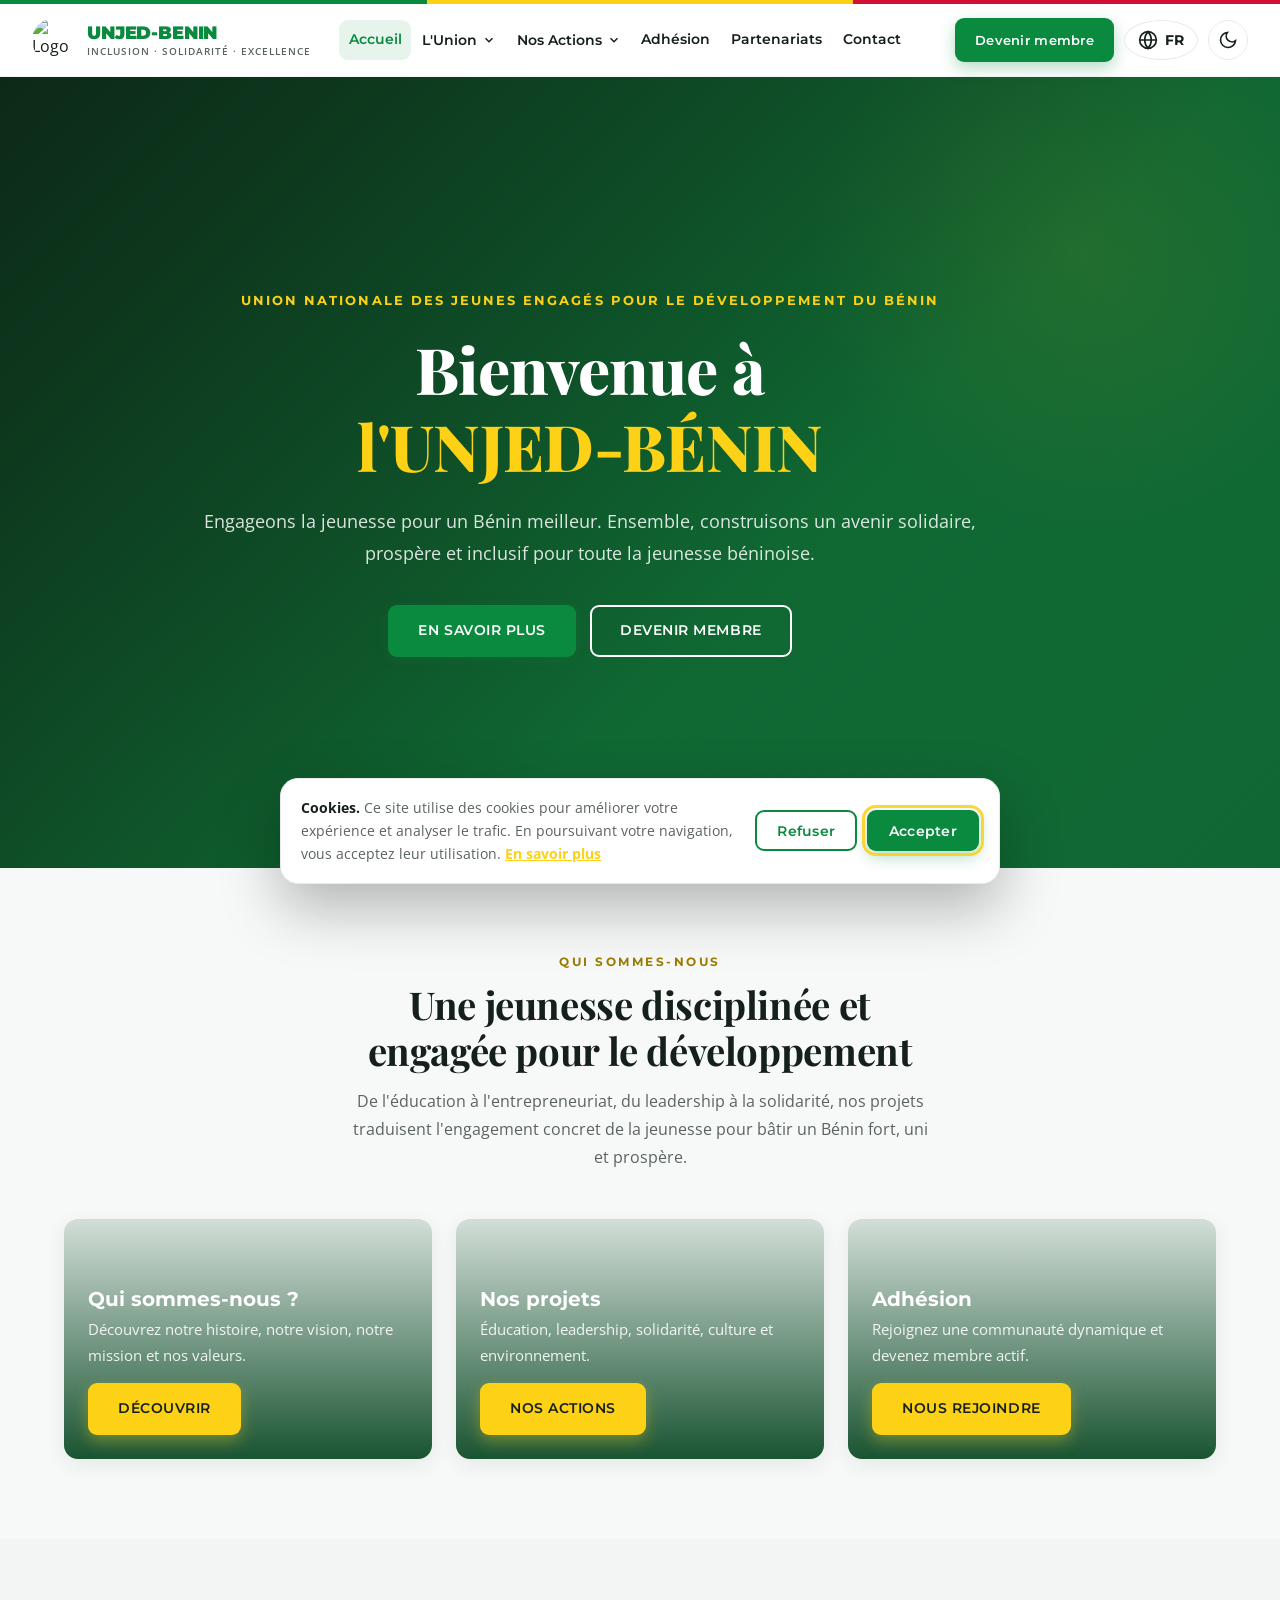
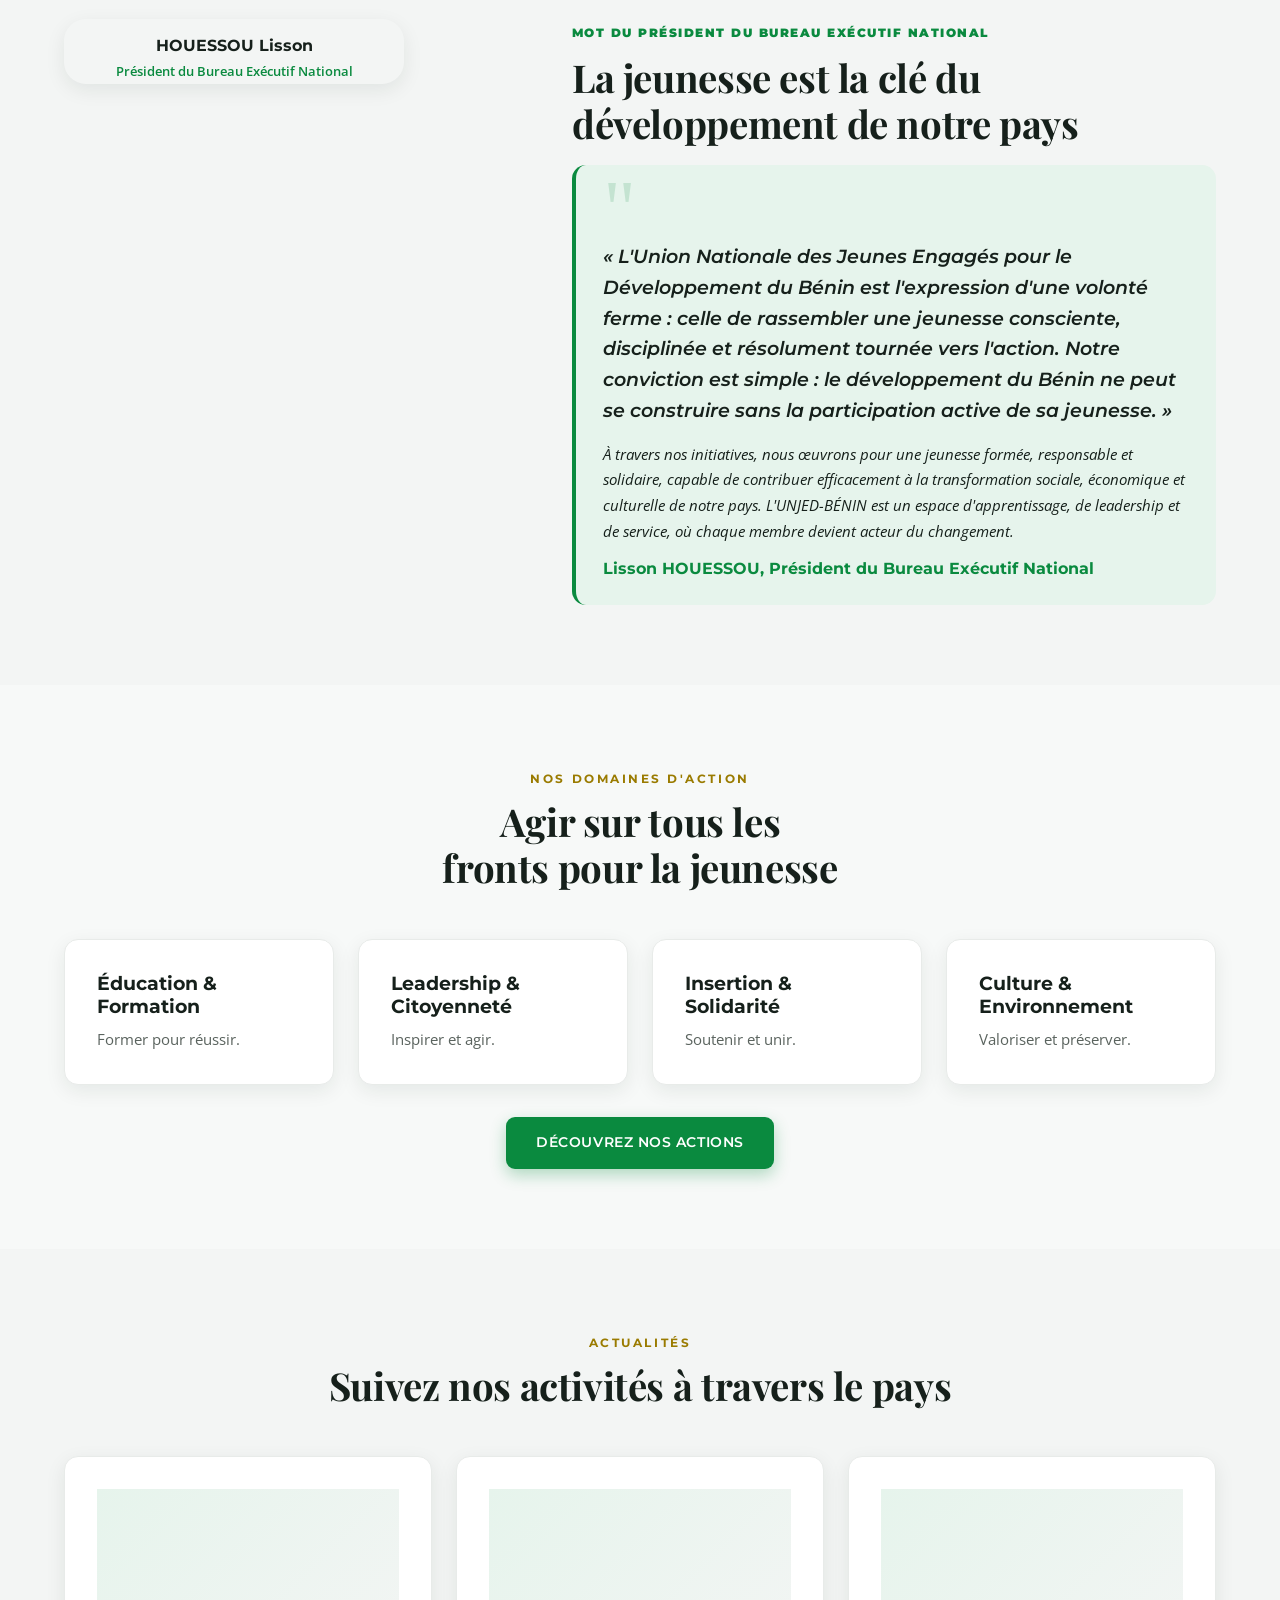
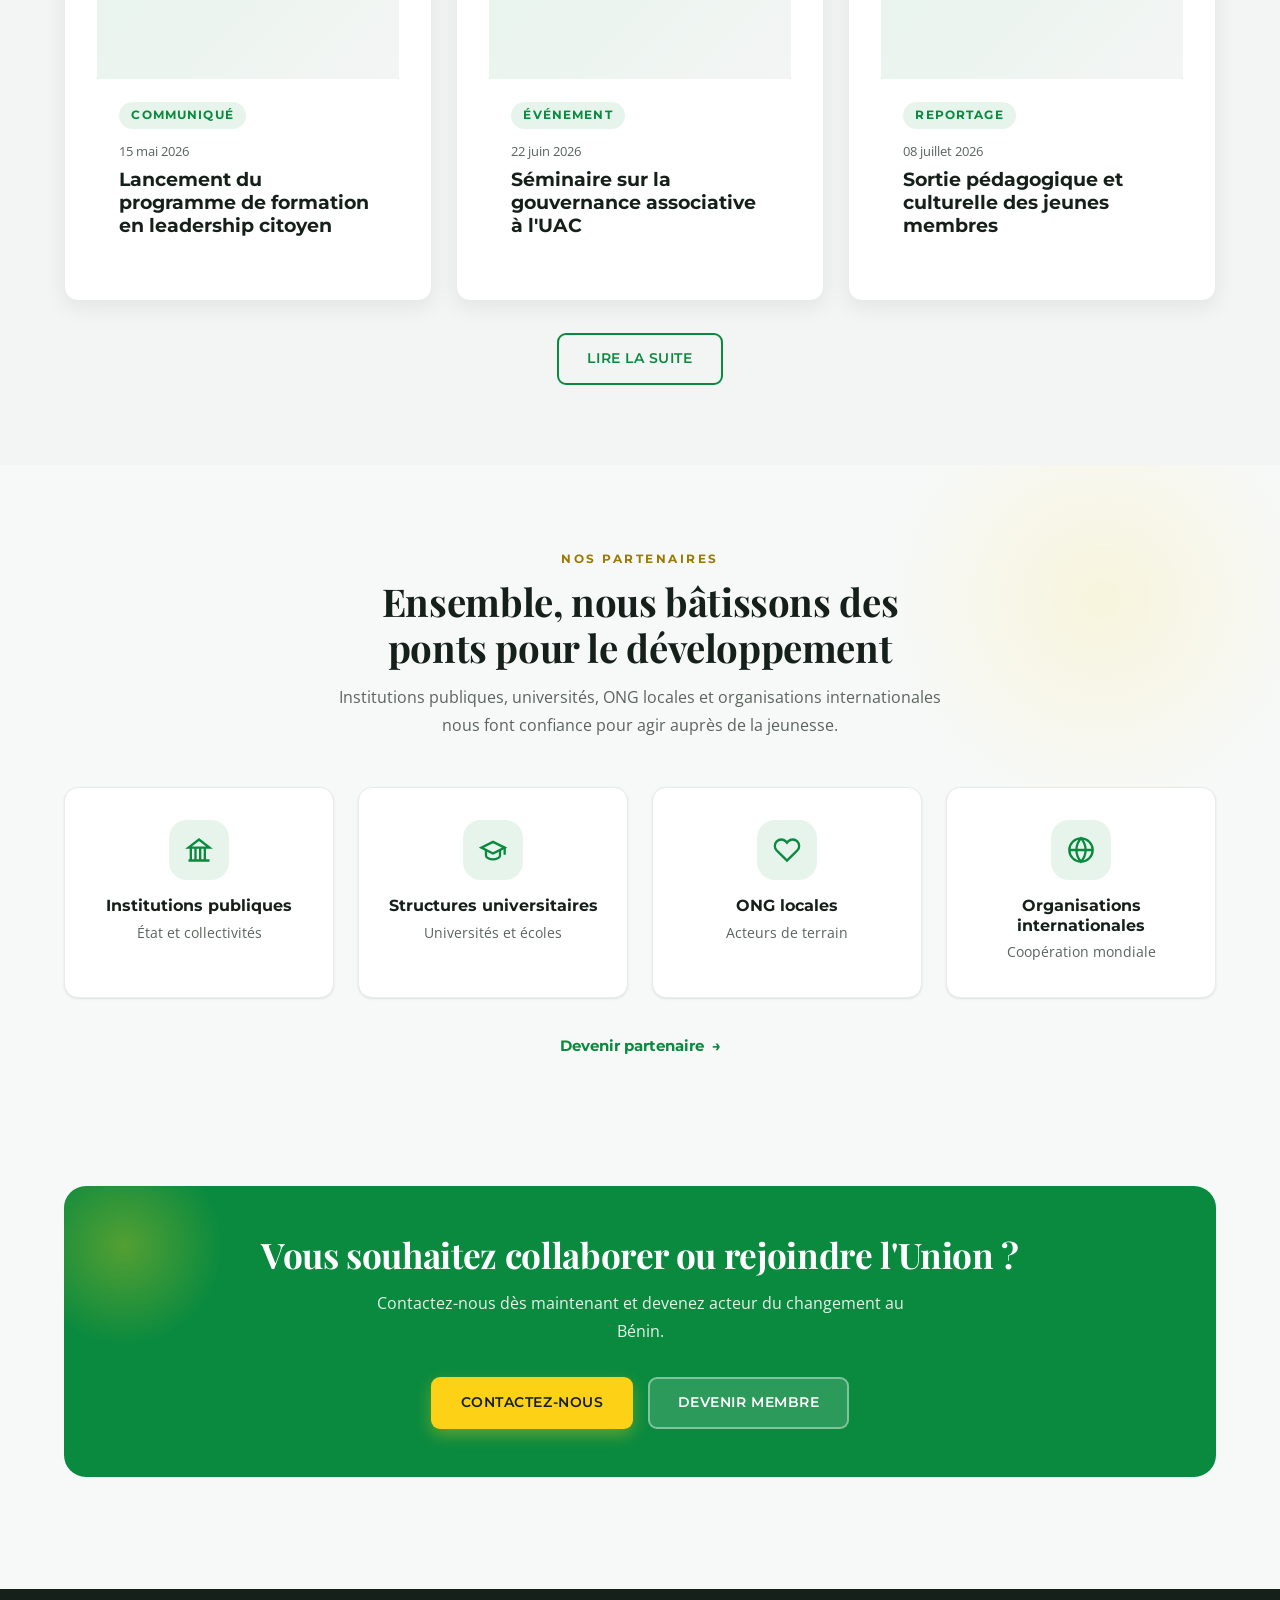
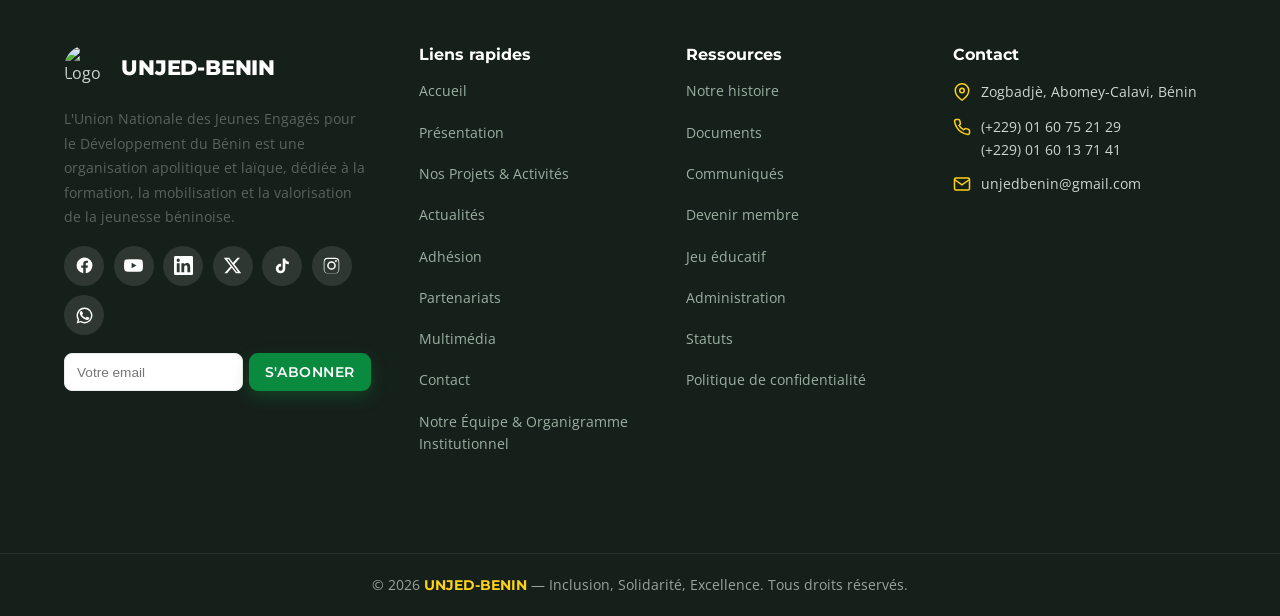
==== commit 703f8a3f: "mobile premium : drawer opaque avec fermeture, hero lisible, CTA pleine largeur" ====
--- a/index.html
+++ b/index.html
@@ -43,7 +43,7 @@
       <p data-fr="Engageons la jeunesse pour un Bénin meilleur. Ensemble, construisons un avenir solidaire, prospère et inclusif pour toute la jeunesse béninoise." data-en="Engaging youth for a better Benin. Together, let's build a supportive, prosperous and inclusive future for all Beninese youth.">Engageons la jeunesse pour un Bénin meilleur. Ensemble, construisons un avenir solidaire, prospère et inclusif pour toute la jeunesse béninoise.</p>
       <div class="hero-btns">
         <a href="presentation.html" class="btn btn-primary" data-fr="En savoir plus" data-en="Learn More">En savoir plus</a>
-        <a href="adhesion.html" class="btn btn-outline" data-fr="Devenir Membre" data-en="Join Us">Devenir Membre</a>
+        <a href="adhesion.html" class="btn btn-outline-light" data-fr="Devenir Membre" data-en="Join Us">Devenir Membre</a>
       </div>
     </div>
   </div>
--- a/assets/css/styles.css
+++ b/assets/css/styles.css
@@ -2761,3 +2761,56 @@
   .main-nav > a, .main-nav .nav-toggle { padding: 0.55rem 0.6rem; font-size: 0.85rem; }
   .main-nav > a::after, .main-nav .nav-toggle::after { left: 0.6rem; right: 0.6rem; }
 }
+
+/* ============================================================
+   v1.7 � mobile premium : drawer opaque + t�te de menu, hero lisible
+   ============================================================ */
+
+/* ---- 1. Drawer : fond massif, t�te avec fermeture, s�parateurs ---- */
+.drawer-head { display: none; }
+@media (max-width: 940px) {
+  .main-nav {
+    background: var(--surface);
+    background-color: var(--surface);
+    opacity: 1;
+    z-index: 1002;
+  }
+  .drawer-head {
+    display: flex;
+    align-items: center;
+    justify-content: space-between;
+    gap: 0.6rem;
+    padding: 0.2rem 0 0.9rem;
+    margin-bottom: 0.5rem;
+    border-bottom: 1px solid var(--border);
+  }
+  .drawer-brand {
+    display: inline-flex; align-items: center; gap: 0.55rem;
+    font-family: var(--font-head); font-weight: 800; font-size: 0.95rem;
+    color: var(--green); letter-spacing: 0.01em;
+    min-width: 0;
+  }
+  .drawer-brand img { width: 32px; height: 32px; border-radius: 50%; object-fit: cover; flex-shrink: 0; }
+  .main-nav > a, .main-nav > .nav-group { border-bottom: 1px solid var(--border); }
+  .main-nav > a { border-radius: 0; }
+  .main-nav .nav-group.open { border-bottom-color: transparent; }
+  .main-nav a.active { background: var(--green-light); border-radius: 10px; }
+  .nav-cta-mobile { border-bottom: 0; margin-top: 1.1rem; }
+  .nav-overlay { z-index: 1001; }
+}
+
+/* ---- 2. Hero mobile : boutons plein-largeur, texte toujours lisible ---- */
+@media (max-width: 560px) {
+  .hero-slide::after {
+    background: linear-gradient(180deg, rgba(10, 25, 16, 0.55) 0%, rgba(10, 25, 16, 0.35) 35%, rgba(6, 42, 20, 0.78) 100%);
+  }
+  .hero-eyebrow { font-size: 0.7rem; letter-spacing: 0.12em; }
+  .hero-content h1 { text-wrap: balance; }
+  .hero-btns { flex-direction: column; align-items: stretch; }
+  .hero-btns .btn { justify-content: center; width: 100%; }
+}
+
+/* Correctif : pas de filet sous le bouton CTA du drawer */
+@media (max-width: 940px) {
+  .main-nav > a.nav-cta-mobile { border-bottom: 0; border-radius: 999px; }
+}
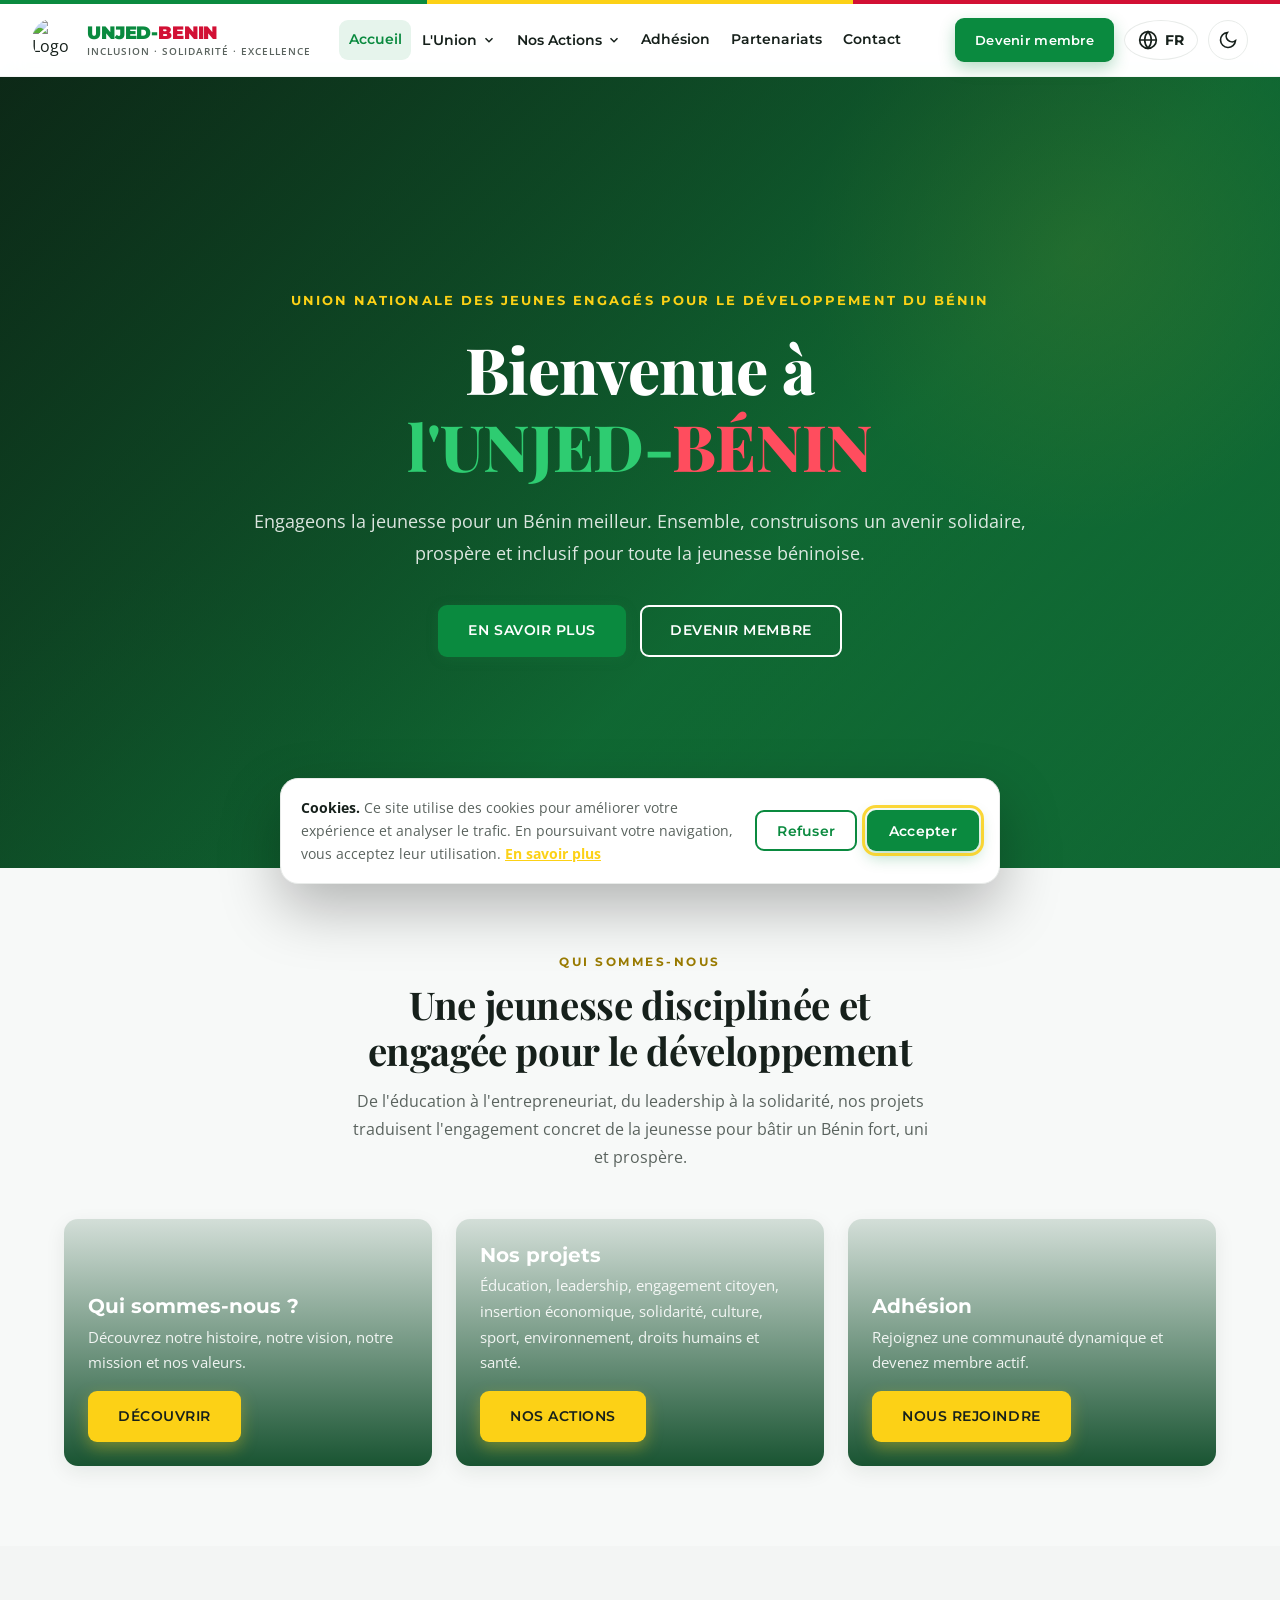
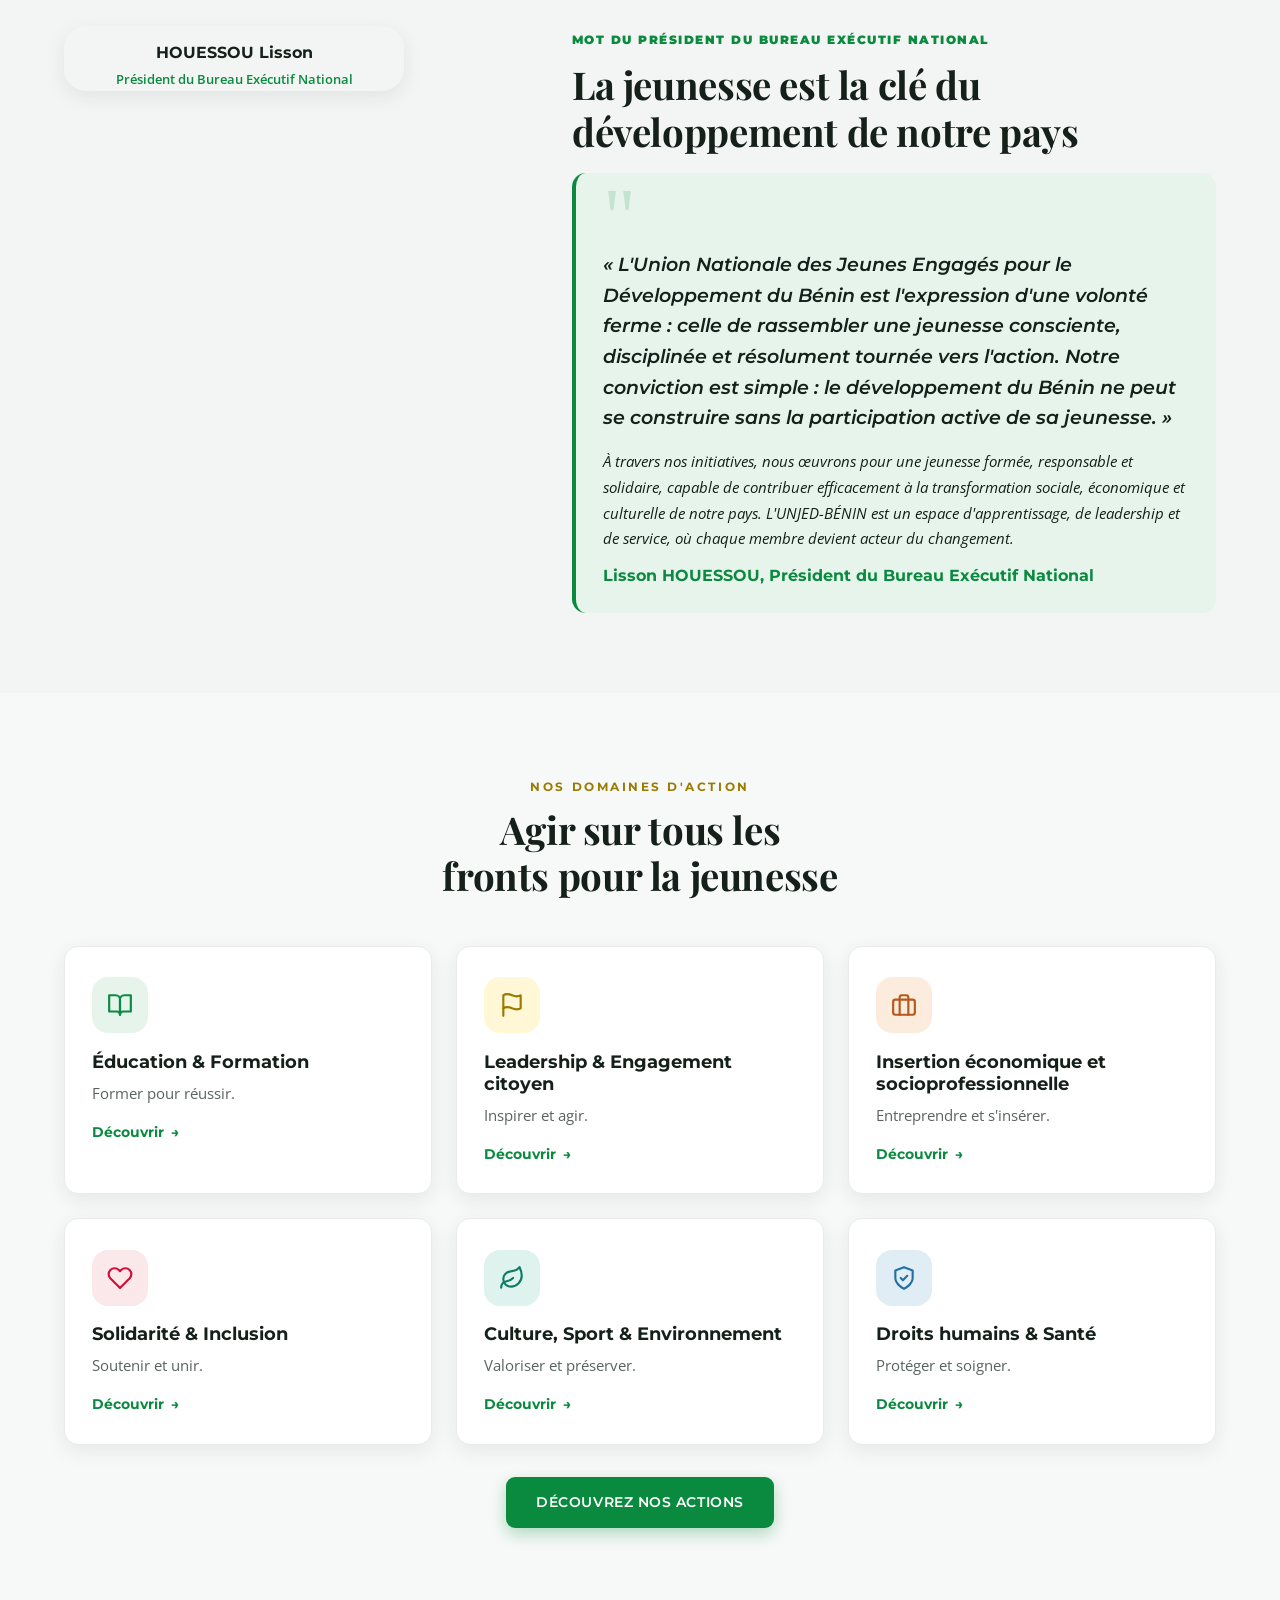
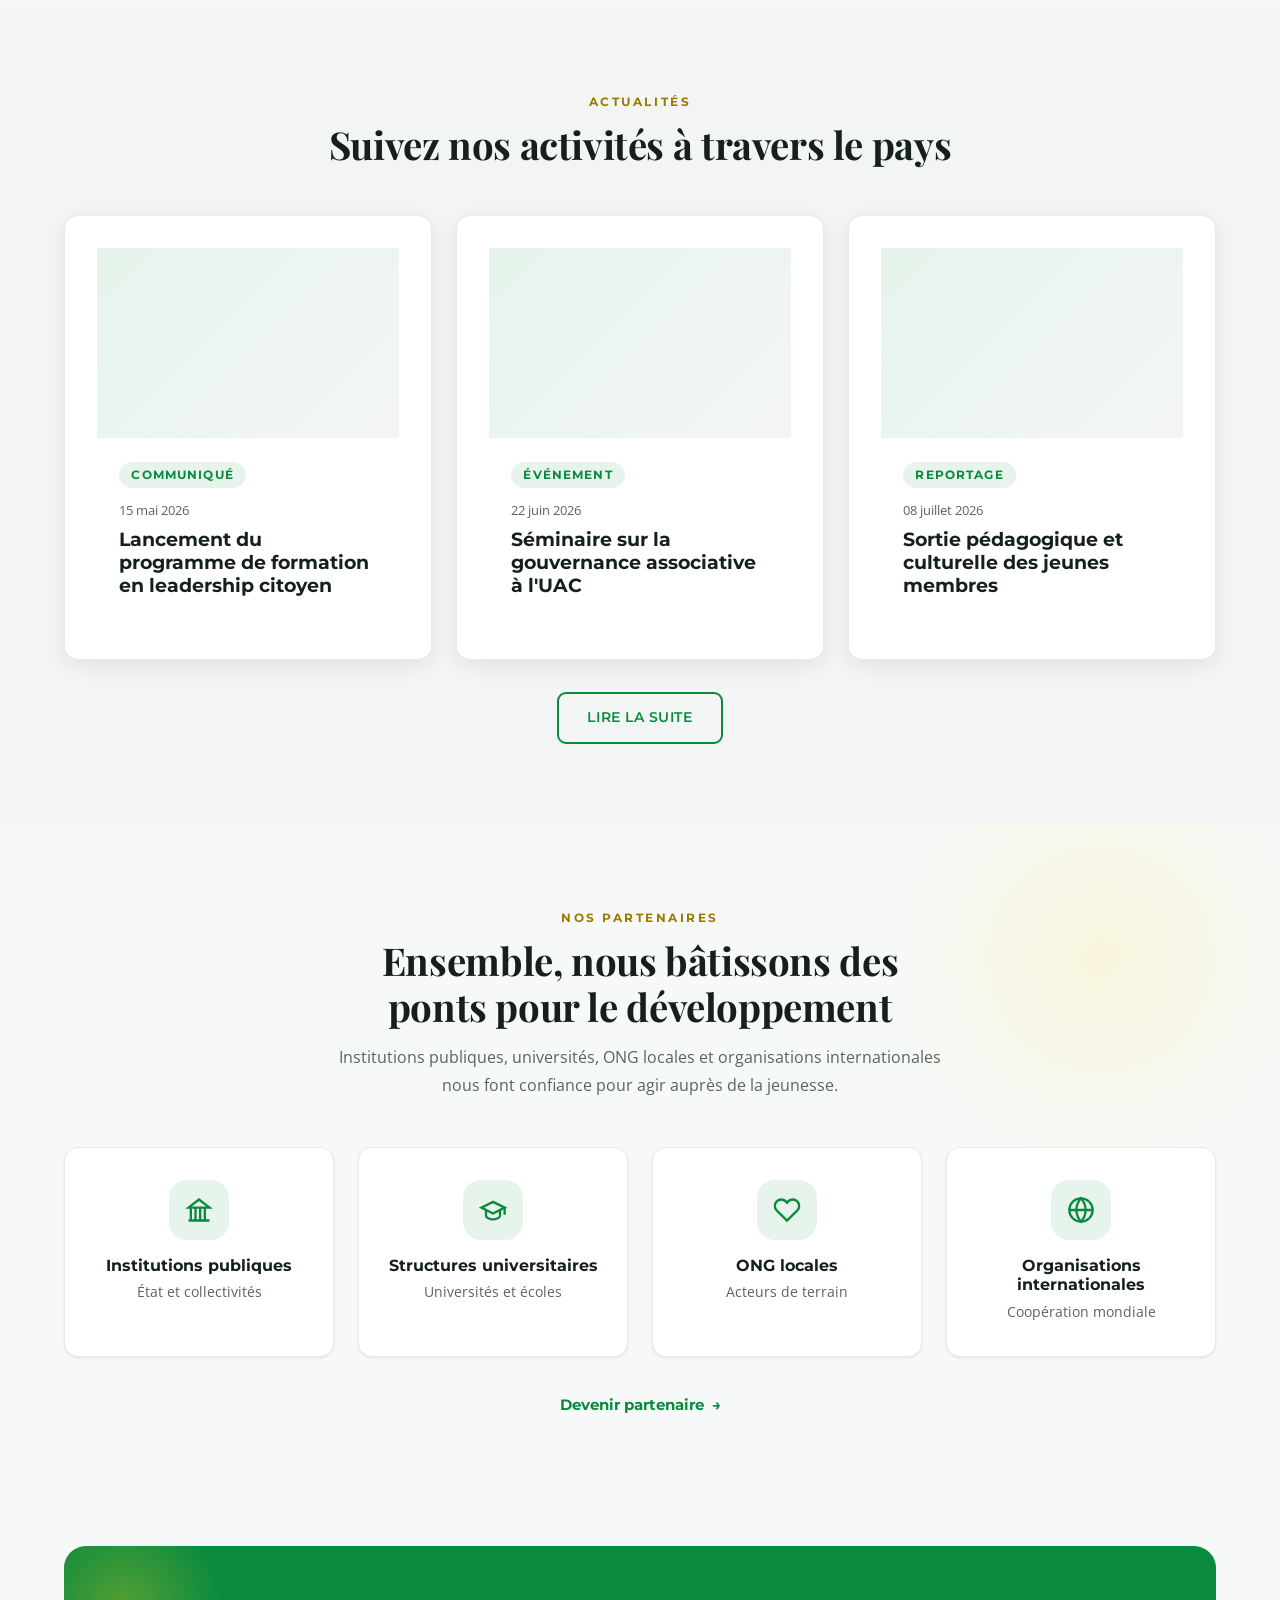
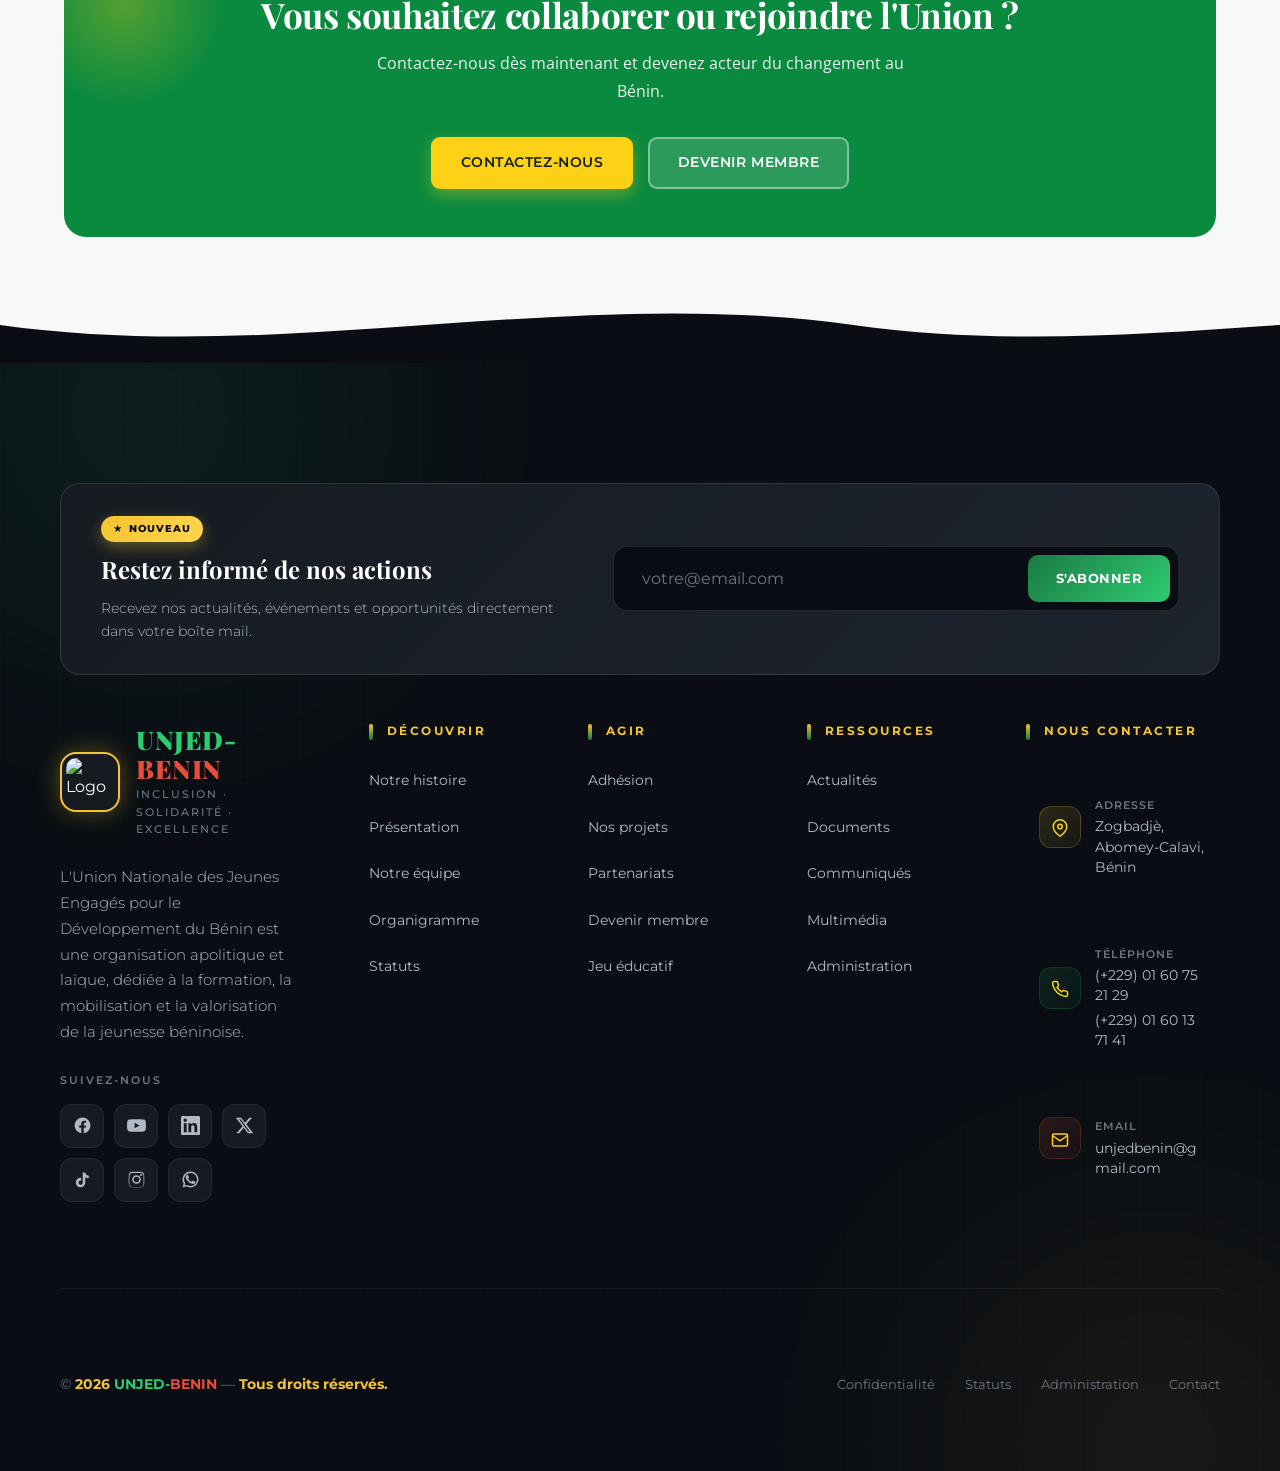
==== commit 4dc05d5e: "6 domaines d'intervention + identite UNJED vert / BENIN rouge" ====
--- a/index.html
+++ b/index.html
@@ -5,7 +5,7 @@
   <meta name="viewport" content="width=device-width, initial-scale=1.0" />
   <meta name="theme-color" content="#0a8a3f" />
   <title>UNJED-BENIN — Engageons la jeunesse pour un Bénin meilleur</title>
-  <meta name="description" content="Union Nationale des Jeunes Engagés pour le Développement du Bénin. Formation, leadership, solidarité et citoyenneté au service de la jeunesse béninoise." />
+  <meta name="description" content="Union Nationale des Jeunes Engagés pour le Développement du Bénin. Éducation et formation, leadership et engagement citoyen, insertion économique et socioprofessionnelle, solidarité et inclusion, culture, sport et environnement, droits humains et santé." />
   <link rel="canonical" href="https://sedod.github.io/unjedbenin/" />
   <meta property="og:type" content="website" />
   <meta property="og:locale" content="fr_FR" />
@@ -39,7 +39,7 @@
   <div class="hero-content">
     <div class="hero-content-inner">
       <span class="hero-eyebrow" data-fr="Union Nationale des Jeunes Engagés pour le Développement du Bénin" data-en="National Union of Young People Committed to the Development of Benin">Union Nationale des Jeunes Engagés pour le Développement du Bénin</span>
-      <h1 data-fr-html="Bienvenue à<br><span>l'UNJED-BÉNIN</span>" data-en-html="Welcome to<br><span>UNJED-BENIN</span>">Bienvenue à<br><span>l'UNJED-BÉNIN</span></h1>
+      <h1 data-fr-html="Bienvenue à<br><span><span class='brand-unjed'>l'UNJED-</span><span class='brand-benin'>BÉNIN</span></span>" data-en-html="Welcome to<br><span><span class='brand-unjed'>UNJED-</span><span class='brand-benin'>BENIN</span></span>">Bienvenue à<br><span><span class="brand-unjed">l'UNJED-</span><span class="brand-benin">BÉNIN</span></span></h1>
       <p data-fr="Engageons la jeunesse pour un Bénin meilleur. Ensemble, construisons un avenir solidaire, prospère et inclusif pour toute la jeunesse béninoise." data-en="Engaging youth for a better Benin. Together, let's build a supportive, prosperous and inclusive future for all Beninese youth.">Engageons la jeunesse pour un Bénin meilleur. Ensemble, construisons un avenir solidaire, prospère et inclusif pour toute la jeunesse béninoise.</p>
       <div class="hero-btns">
         <a href="presentation.html" class="btn btn-primary" data-fr="En savoir plus" data-en="Learn More">En savoir plus</a>
@@ -78,7 +78,7 @@
             <img loading="lazy" decoding="async" src="public/images/solidarite.jpeg" alt="Actions de solidarité" />
             <div class="quicklink-body">
               <h3 data-en="Our projects">Nos projets</h3>
-              <p data-en="Education, leadership, solidarity, culture and environment.">Éducation, leadership, solidarité, culture et environnement.</p>
+              <p data-en="Education, leadership, civic engagement, economic integration, solidarity, culture, sport, environment, human rights and health.">Éducation, leadership, engagement citoyen, insertion économique, solidarité, culture, sport, environnement, droits humains et santé.</p>
               <a href="projets.html" class="btn btn-yellow" data-en="Our actions">Nos actions</a>
             </div>
           </article>
@@ -128,22 +128,42 @@
           <span class="eyebrow" data-en="Our areas of action">Nos domaines d'action</span>
           <h2 data-en="Acting on every front for youth">Agir sur tous les fronts pour la jeunesse</h2>
         </div>
-        <div class="grid grid-4">
-          <div class="card reveal">
+        <div class="grid grid-3">
+          <div class="card domain reveal">
+            <span class="domain-ic icon-green" aria-hidden="true"><svg viewBox="0 0 24 24" fill="none" stroke="currentColor" stroke-width="2" stroke-linecap="round" stroke-linejoin="round"><path d="M2 3h6a4 4 0 0 1 4 4v14a3 3 0 0 0-3-3H2z"/><path d="M22 3h-6a4 4 0 0 0-4 4v14a3 3 0 0 1 3-3h7z"/></svg></span>
             <h3 data-en="Education &amp; Training">Éducation &amp; Formation</h3>
-            <p data-en="Training to succeed.">Former pour réussir.</p>
-          </div>
-          <div class="card reveal">
-            <h3 data-en="Leadership &amp; Citizenship">Leadership &amp; Citoyenneté</h3>
+            <p data-en="Train to succeed.">Former pour réussir.</p>
+            <a class="card-link" href="projets.html" data-en="Discover">Découvrir <span aria-hidden="true">→</span></a>
+          </div>
+          <div class="card domain reveal">
+            <span class="domain-ic icon-yellow" aria-hidden="true"><svg viewBox="0 0 24 24" fill="none" stroke="currentColor" stroke-width="2" stroke-linecap="round" stroke-linejoin="round"><path d="M4 15s1-1 4-1 5 2 8 2 4-1 4-1V3s-1 1-4 1-5-2-8-2-4 1-4 1z"/><line x1="4" y1="22" x2="4" y2="15"/></svg></span>
+            <h3 data-en="Leadership &amp; Civic Engagement">Leadership &amp; Engagement citoyen</h3>
             <p data-en="Inspire and act.">Inspirer et agir.</p>
-          </div>
-          <div class="card reveal">
-            <h3 data-en="Inclusion &amp; Solidarity">Insertion &amp; Solidarité</h3>
+            <a class="card-link" href="projets.html" data-en="Discover">Découvrir <span aria-hidden="true">→</span></a>
+          </div>
+          <div class="card domain reveal">
+            <span class="domain-ic icon-orange" aria-hidden="true"><svg viewBox="0 0 24 24" fill="none" stroke="currentColor" stroke-width="2" stroke-linecap="round" stroke-linejoin="round"><rect x="2" y="7" width="20" height="14" rx="2"/><path d="M16 21V5a2 2 0 0 0-2-2h-4a2 2 0 0 0-2 2v16"/></svg></span>
+            <h3 data-en="Economic &amp; Socio-professional Integration">Insertion économique et socioprofessionnelle</h3>
+            <p data-en="Undertake and integrate.">Entreprendre et s'insérer.</p>
+            <a class="card-link" href="projets.html" data-en="Discover">Découvrir <span aria-hidden="true">→</span></a>
+          </div>
+          <div class="card domain reveal">
+            <span class="domain-ic icon-red" aria-hidden="true"><svg viewBox="0 0 24 24" fill="none" stroke="currentColor" stroke-width="2" stroke-linecap="round" stroke-linejoin="round"><path d="M20.84 4.61a5.5 5.5 0 0 0-7.78 0L12 5.67l-1.06-1.06a5.5 5.5 0 0 0-7.78 7.78l1.06 1.06L12 21.23l7.78-7.78 1.06-1.06a5.5 5.5 0 0 0 0-7.78z"/></svg></span>
+            <h3 data-en="Solidarity &amp; Inclusion">Solidarité &amp; Inclusion</h3>
             <p data-en="Support and unite.">Soutenir et unir.</p>
-          </div>
-          <div class="card reveal">
-            <h3 data-en="Culture &amp; Environment">Culture &amp; Environnement</h3>
+            <a class="card-link" href="projets.html" data-en="Discover">Découvrir <span aria-hidden="true">→</span></a>
+          </div>
+          <div class="card domain reveal">
+            <span class="domain-ic icon-teal" aria-hidden="true"><svg viewBox="0 0 24 24" fill="none" stroke="currentColor" stroke-width="2" stroke-linecap="round" stroke-linejoin="round"><path d="M11 20A7 7 0 0 1 9.8 6.1C15.5 5 17 4.48 19 2c1 2 2 4.18 2 8 0 5.5-4.78 10-10 10z"/><path d="M2 21c0-3 1.85-5.36 5.08-6C9.5 14.52 12 13 13 12"/></svg></span>
+            <h3 data-en="Culture, Sport &amp; Environment">Culture, Sport &amp; Environnement</h3>
             <p data-en="Promote and preserve.">Valoriser et préserver.</p>
+            <a class="card-link" href="projets.html" data-en="Discover">Découvrir <span aria-hidden="true">→</span></a>
+          </div>
+          <div class="card domain reveal">
+            <span class="domain-ic icon-blue" aria-hidden="true"><svg viewBox="0 0 24 24" fill="none" stroke="currentColor" stroke-width="2" stroke-linecap="round" stroke-linejoin="round"><path d="M12 22s8-4 8-10V5l-8-3-8 3v7c0 6 8 10 8 10z"/><polyline points="9 12 11 14 15 10"/></svg></span>
+            <h3 data-en="Human Rights &amp; Health">Droits humains &amp; Santé</h3>
+            <p data-en="Protect and care.">Protéger et soigner.</p>
+            <a class="card-link" href="projets.html" data-en="Discover">Découvrir <span aria-hidden="true">→</span></a>
           </div>
         </div>
         <div style="text-align:center; margin-top:2rem;" class="reveal">
--- a/assets/css/styles.css
+++ b/assets/css/styles.css
@@ -2814,3 +2814,1026 @@
 @media (max-width: 940px) {
   .main-nav > a.nav-cta-mobile { border-bottom: 0; border-radius: 999px; }
 }
+
+/* ============================================================
+   v1.8 � drawer : voile clair flout� SOUS le menu + ouverture en cascade
+   (corrige le voile sombre qui recouvrait le panneau : l''overlay
+   vit dans body tandis que le drawer vit dans le header z-1000)
+   ============================================================ */
+:root { --scrim: rgba(255, 255, 255, 0.55); }
+html[data-theme="dark"] { --scrim: rgba(0, 0, 0, 0.55); }
+.nav-overlay {
+  background: var(--scrim);
+  -webkit-backdrop-filter: blur(4px);
+  backdrop-filter: blur(4px);
+  z-index: 999;
+}
+@media (max-width: 940px) {
+  .nav-overlay { z-index: 999; }
+  .main-nav {
+    box-shadow: -24px 0 60px rgba(0, 0, 0, 0.18);
+    transition: transform 0.38s cubic-bezier(0.22, 0.9, 0.28, 1),
+                visibility 0s linear 0.38s;
+  }
+  .main-nav.open {
+    transition: transform 0.45s cubic-bezier(0.22, 0.9, 0.24, 1.02);
+  }
+  /* Cascade : chaque entr�e glisse � son tour */
+  .main-nav.open > .drawer-head,
+  .main-nav.open > a,
+  .main-nav.open > .nav-group {
+    animation: drawerIn 0.5s var(--ease) both;
+    animation-delay: calc(var(--i, 0) * 50ms + 80ms);
+  }
+}
+@keyframes drawerIn {
+  from { opacity: 0; transform: translateX(28px); }
+  to { opacity: 1; transform: none; }
+}
+
+/* ============================================================
+   v1.9 � bandeaux CTA : lisibilit� garantie sur fond vert
+   (eyebrow jaune vif, texte blanc, bouton jaune contrast�)
+   ============================================================ */
+.cta-band .eyebrow { color: var(--yellow); }
+.cta-band .btn-yellow { color: #16201b; }
+@media (max-width: 700px) {
+  .cta-split { flex-direction: column; text-align: center; justify-content: center; }
+}
+
+/* ============================================================
+   v2.0 � hero mobile : lisibilit� premium (pastille, titre �quilibr�)
+   ============================================================ */
+@media (max-width: 560px) {
+  .hero { min-height: 0; }
+  .hero-content { padding: 4.5rem 20px 4rem; }
+  .hero-eyebrow {
+    font-size: 0.68rem;
+    letter-spacing: 0.1em;
+    background: rgba(0, 0, 0, 0.35);
+    border: 1px solid rgba(255, 255, 255, 0.35);
+    border-radius: 999px;
+    padding: 0.5rem 0.95rem;
+    -webkit-backdrop-filter: blur(2px);
+    backdrop-filter: blur(2px);
+  }
+  .hero-content h1 { font-size: 2.05rem; text-wrap: balance; }
+  .hero-content p { font-size: 0.98rem; text-wrap: pretty; }
+  .hero-btns { gap: 0.7rem; }
+}
+
+/* Centrage du contenu hero sur mobile */
+@media (max-width: 560px) {
+  .hero-content-inner { text-align: center; }
+  .hero-content p { margin-inline: auto; max-width: 34ch; }
+}
+
+/* Hero mobile : titre et texte lisibles sur toute photo (ombres + voile renforc�) */
+@media (max-width: 560px) {
+  .hero-content h1, .hero-content p { text-shadow: 0 2px 14px rgba(0, 0, 0, 0.6); }
+  .hero-slide::after {
+    background: linear-gradient(180deg, rgba(10, 25, 16, 0.62) 0%, rgba(10, 25, 16, 0.5) 40%, rgba(6, 42, 20, 0.84) 100%);
+  }
+}
+
+/* Hero mobile : badge jaune maquette (fond uni, texte sombre) */
+@media (max-width: 560px) {
+  .hero-eyebrow {
+    background: var(--yellow);
+    color: #16201b;
+    border-color: transparent;
+    font-weight: 800;
+    -webkit-backdrop-filter: none;
+    backdrop-filter: none;
+  }
+}
+
+/* Hero mobile : centrage garanti par flex (pastille, titre, texte, boutons) */
+@media (max-width: 560px) {
+  .hero-content-inner {
+    display: flex;
+    flex-direction: column;
+    align-items: center;
+    text-align: center;
+  }
+  .hero-content-inner > * { text-align: center; }
+}
+
+/* Hero mobile : titre jaune contenu sur sa ligne, marges de s�curit� */
+@media (max-width: 560px) {
+  .hero-content h1 {
+    font-size: 1.75rem;
+    line-height: 1.3;
+    margin-inline: auto;
+    width: 100%;
+  }
+  .hero-content h1 span { display: block; }
+}
+
+/* ============================================================
+   v2.1 � hero mobile adapt� de la maquette (badge, titre serif,
+   boutons rectangulaires, voile neutre)
+   ============================================================ */
+@media (max-width: 560px) {
+  .hero-slide::after {
+    background: linear-gradient(rgba(0, 0, 0, 0.5), rgba(0, 0, 0, 0.6));
+  }
+  .hero-eyebrow {
+    background: var(--yellow);
+    color: #1a1a1a;
+    font-size: 0.65rem;
+    font-weight: 800;
+    letter-spacing: 1px;
+    text-transform: uppercase;
+    padding: 8px 15px;
+    border-radius: 50px;
+    border-color: transparent;
+    max-width: 90%;
+    line-height: 1.4;
+    margin-bottom: 20px;
+  }
+  .hero-content h1 {
+    font-family: var(--font-serif);
+    font-size: 2rem;
+    font-weight: 700;
+    line-height: 1.2;
+    margin-bottom: 5px;
+  }
+  .hero-content h1 span {
+    display: block;
+    font-size: 2.2rem;
+    font-weight: 900;
+  }
+  .hero-content p {
+    font-size: 0.85rem;
+    line-height: 1.5;
+    max-width: 90%;
+    opacity: 0.9;
+    margin-bottom: 30px;
+  }
+  .hero-btns {
+    width: 100%;
+    max-width: 280px;
+    margin-inline: auto;
+    gap: 15px;
+  }
+  .hero-btns .btn {
+    width: 100%;
+    border-radius: 8px;
+    padding: 15px 20px;
+    margin: 0;
+  }
+  .hero-btns .btn-outline-light:hover { background: #fff; color: var(--green); }
+}
+
+/* ============================================================
+   v2.2 � HERO consolid� (mission) : base desktop ? mobile 560px
+   ? tr�s petit 380px. Palette officielle conserv�e
+   (jaune #fcd116, vert #0a8a3f : �cart n�gligeable avec la maquette,
+   sans repeindre tout le site). Classes HTML inchang�es.
+   ============================================================ */
+
+/* --- Base desktop --- */
+.hero {
+  position: relative;
+  display: flex;
+  align-items: center;
+  min-height: clamp(540px, 88vh, 800px);
+  overflow: hidden;
+  color: #fff;
+  background: linear-gradient(135deg, #06421f 0%, #0a8a3f 60%, #0a5a2c 100%);
+}
+.hero .hero-slides { position: absolute; inset: 0; width: 100%; height: 100%; }
+.hero-slide {
+  position: absolute; inset: 0;
+  background-size: cover; background-position: center;
+  opacity: 0; transition: opacity 1s ease;
+}
+.hero-slide.active { opacity: 1; }
+.hero-slide::after {
+  content: ""; position: absolute; inset: 0;
+  background: linear-gradient(135deg, rgba(15, 31, 20, 0.72) 0%, rgba(27, 122, 62, 0.40) 100%);
+}
+.hero-content {
+  position: relative; z-index: 2; width: 100%;
+  display: flex; align-items: center; justify-content: center;
+  text-align: center; padding: clamp(3rem, 7vw, 5.5rem) 24px;
+}
+.hero-content-inner { max-width: 780px; }
+.hero-eyebrow {
+  display: inline-block;
+  font-family: var(--font-head);
+  font-size: 0.8rem; font-weight: 700;
+  letter-spacing: 0.16em; text-transform: uppercase;
+  color: var(--yellow); margin-bottom: 20px;
+}
+.hero-content h1 {
+  color: #fff;
+  font-size: clamp(2.2rem, 5.5vw, 4rem);
+  font-weight: 800; margin-bottom: 20px;
+}
+.hero-content h1 span { color: var(--yellow); }
+.hero-content p {
+  color: rgba(255, 255, 255, 0.85);
+  font-size: 1.15rem; margin-bottom: 36px;
+}
+.hero-btns { display: flex; gap: 14px; justify-content: center; flex-wrap: wrap; }
+.hero-indicators {
+  position: absolute; bottom: 30px; left: 50%;
+  transform: translateX(-50%); z-index: 3;
+  display: flex; gap: 10px;
+}
+.hero-dot {
+  position: relative; width: 12px; height: 12px;
+  border-radius: 50%; background: rgba(255, 255, 255, 0.4);
+  border: 0; cursor: pointer;
+}
+.hero-dot::after { content: ""; position: absolute; inset: -16px; }
+.hero-dot.active { background: var(--yellow); transform: scale(1.3); }
+
+/* --- Mobile 560px : adaptation maquette (voile neutre, badge, serif) --- */
+@media (max-width: 560px) {
+  .hero {
+    min-height: 600px;
+    min-height: 100vh;
+    min-height: 100dvh; /* plein �cran y compris barre Safari (repli 100vh au-dessus) */
+  }
+  .hero-slide::after {
+    background: linear-gradient(rgba(0, 0, 0, 0.5), rgba(0, 0, 0, 0.6));
+  }
+  .hero-content { padding: 4.5rem 20px 4rem; }
+  .hero-content-inner {
+    display: flex; flex-direction: column; align-items: center;
+    text-align: center;
+  }
+  .hero-eyebrow {
+    background: var(--yellow); color: #1a1a1a;
+    font-size: 0.65rem; font-weight: 800;
+    letter-spacing: 1px; text-transform: uppercase;
+    padding: 8px 15px; border-radius: 50px;
+    max-width: 90%; line-height: 1.4; margin-bottom: 20px;
+  }
+  .hero-content h1 {
+    font-family: var(--font-serif);
+    font-size: 2rem; font-weight: 700; line-height: 1.2;
+    margin-bottom: 5px; text-wrap: balance;
+    text-shadow: 0 2px 14px rgba(0, 0, 0, 0.6);
+  }
+  .hero-content h1 span {
+    display: block; font-size: 2.2rem; font-weight: 900;
+  }
+  .hero-content p {
+    font-size: 0.85rem; line-height: 1.5;
+    max-width: 90%; opacity: 0.9; margin-bottom: 30px;
+    text-shadow: 0 2px 14px rgba(0, 0, 0, 0.6);
+    text-wrap: pretty;
+  }
+  .hero-btns {
+    flex-direction: column; align-items: stretch;
+    width: 100%; max-width: 280px; margin-inline: auto; gap: 15px;
+  }
+  .hero-btns .btn { width: 100%; border-radius: 8px; padding: 15px 20px; margin: 0; }
+  .hero-btns .btn-outline-light:hover { background: #fff; color: var(--green); }
+}
+
+/* --- Tr�s petit mobile 380px --- */
+@media (max-width: 380px) {
+  .hero-content { padding: 4rem 16px 3.5rem; }
+  .hero-eyebrow { max-width: 100%; font-size: 0.6rem; }
+  .hero-content h1 { font-size: 1.7rem; }
+  .hero-content h1 span { font-size: 1.9rem; }
+  .hero-indicators { bottom: 18px; }
+}
+
+/* ============================================================
+   v2.4 — footer mobile premium : 1 colonne nette, newsletter
+   pleine largeur, anti-débordement, cibles 44px
+   ============================================================ */
+.sr-only {
+  position: absolute; width: 1px; height: 1px;
+  padding: 0; margin: -1px; overflow: hidden;
+  clip: rect(0 0 0 0); white-space: nowrap; border: 0;
+}
+.footer-block { min-width: 0; }
+.footer-subscribe {
+  margin-top: 18px;
+  display: flex;
+  gap: 8px;
+  flex-wrap: wrap;
+}
+.footer-subscribe input {
+  flex: 1 1 180px;
+  min-width: 0;
+  padding: 12px 14px;
+  border-radius: 10px;
+  border: 1px solid rgba(255,255,255,0.18);
+  background: rgba(255,255,255,0.08);
+  color: #fff;
+  font-size: 16px; /* anti-zoom iOS */
+  max-width: 100%;
+}
+.footer-subscribe input::placeholder { color: #9aa49e; }
+.footer-subscribe input:focus {
+  outline: none;
+  border-color: var(--yellow);
+  box-shadow: 0 0 0 3px rgba(252,209,22,0.35);
+  background: rgba(255,255,255,0.12);
+}
+.footer-subscribe .btn {
+  padding: 12px 18px;
+  font-size: 0.85rem;
+  text-transform: none;
+  letter-spacing: 0.02em;
+  flex-shrink: 0;
+}
+#footer-subscribe-msg {
+  font-size: 0.8rem;
+  margin-top: 8px;
+  line-height: 1.5;
+  display: none;
+  overflow-wrap: anywhere;
+}
+#footer-subscribe-msg:not(:empty) { display: block; }
+.footer-phones { display: flex; flex-direction: column; gap: 4px; min-width: 0; }
+.footer-phones a { color: inherit; text-decoration: none; }
+.footer-phones a:hover { color: var(--yellow); text-decoration: underline; }
+.footer-mail { overflow-wrap: anywhere; word-break: break-word; }
+.footer-contact span { min-width: 0; }
+
+/* Tablette : 2 colonnes équilibrées, pleine largeur ensuite */
+@media (max-width: 1024px) {
+  .footer-grid { grid-template-columns: 1fr 1fr; gap: 2rem 2.5rem; }
+}
+@media (max-width: 700px) {
+  .site-footer { padding-top: 2.5rem; margin-top: 3rem; overflow-x: clip; }
+  .site-footer .container { min-width: 0; }
+  .footer-grid { grid-template-columns: 1fr; gap: 0; padding-bottom: 1rem; }
+  .footer-block { padding: 1.4rem 0; min-width: 0; }
+  .footer-block + .footer-block { border-top: 1px solid rgba(255,255,255,0.1); }
+  .footer-about { text-align: center; padding-top: 0; }
+  .footer-brand { justify-content: center; }
+  .footer-about p { text-align: center; max-width: 42ch; margin-inline: auto; }
+  .socials { justify-content: center; gap: 0.7rem; }
+  .socials a { width: 44px; height: 44px; }
+  /* Newsletter empilée, champs 48px */
+  .footer-subscribe { flex-direction: column; align-items: stretch; }
+  .footer-subscribe input { width: 100%; min-height: 48px; }
+  .footer-subscribe .btn { width: 100%; min-height: 48px; justify-content: center; }
+  #footer-subscribe-msg { text-align: center; }
+  /* Liens en 2 colonnes compactes pour réduire le scroll */
+  .footer-nav .footer-links {
+    display: grid;
+    grid-template-columns: 1fr 1fr;
+    gap: 0 1rem;
+  }
+  .footer-nav .footer-links li { margin-bottom: 0; min-width: 0; }
+  .footer-nav .footer-links a {
+    display: flex; align-items: center;
+    min-height: 44px;
+    padding: 0.55rem 0;
+    font-size: 0.92rem;
+    line-height: 1.4;
+  }
+  .site-footer h4 {
+    margin-bottom: 0.5rem;
+    font-size: 0.82rem;
+    letter-spacing: 0.1em;
+    text-transform: uppercase;
+  }
+  .footer-contact li {
+    min-height: 44px;
+    align-items: flex-start;
+    padding: 0.4rem 0;
+    min-width: 0;
+  }
+  .footer-contact svg { margin-top: 4px; }
+  .footer-bottom { padding: 1.1rem 0 calc(1.1rem + env(safe-area-inset-bottom, 0px)); }
+  .footer-bottom .container { padding-inline: 16px; line-height: 1.7; text-wrap: pretty; }
+}
+/* Très petits écrans : 1 colonne de liens, sociaux compacts */
+@media (max-width: 380px) {
+  .footer-nav .footer-links { grid-template-columns: 1fr; }
+  .socials { gap: 0.55rem; }
+  .socials a { width: 42px; height: 42px; }
+  .footer-brand img { width: 40px; height: 40px; }
+}
+
+/* ============================================================
+   v3.0 — footer premium (maquettes v3 mobile + desktop) : vague
+   SVG, glows, bandeau newsletter, grille 5 colonnes, contact,
+   bottom, back-to-top. Scopé .footer-v3 (aucune variable globale).
+   Polices mappées sur le système existant (Playfair/Montserrat)
+   pour éviter 2 familles webfont supplémentaires.
+   ============================================================ */
+.site-footer.footer-v3 {
+  --pf-deep: #0a0e14;
+  --pf-primary: #0f1419;
+  --pf-secondary: #161b22;
+  --pf-tertiary: #1e242d;
+  --pf-card: #21262d;
+  --pf-text: #ffffff;
+  --pf-text-2: #b1bac4;
+  --pf-muted: #6e7681;
+  --pf-green: #1b7a43;
+  --pf-green-2: #22a35a;
+  --pf-green-3: #2ecc71;
+  --pf-green-glow: rgba(34, 163, 90, 0.4);
+  --pf-yellow: #f4c430;
+  --pf-yellow-2: #ffd54f;
+  --pf-yellow-glow: rgba(244, 196, 48, 0.35);
+  --pf-border: rgba(255, 255, 255, 0.06);
+  --pf-border-2: rgba(255, 255, 255, 0.1);
+  --pf-serif: 'Playfair Display', Georgia, serif;
+  --pf-sans: 'Montserrat', 'Open Sans', system-ui, sans-serif;
+  position: relative;
+  background: var(--pf-deep);
+  color: var(--pf-text);
+  padding: 120px 60px 50px;
+  margin-top: 0;
+  overflow: hidden;
+  overflow-x: clip;
+  font-family: var(--pf-sans);
+}
+.site-footer.footer-v3::before {
+  content: '';
+  position: absolute;
+  inset: 0;
+  background-image:
+    linear-gradient(rgba(255,255,255,0.02) 1px, transparent 1px),
+    linear-gradient(90deg, rgba(255,255,255,0.02) 1px, transparent 1px);
+  background-size: 60px 60px;
+  pointer-events: none;
+  opacity: 0.5;
+}
+.site-footer.footer-v3 .footer-glow-1 {
+  position: absolute;
+  top: -250px;
+  left: -150px;
+  width: 600px;
+  height: 600px;
+  background: radial-gradient(circle, var(--pf-green-glow) 0%, transparent 70%);
+  border-radius: 50%;
+  filter: blur(120px);
+  opacity: 0.5;
+  pointer-events: none;
+  animation: pf-pulse 10s ease-in-out infinite;
+}
+.site-footer.footer-v3 .footer-glow-2 {
+  position: absolute;
+  bottom: -250px;
+  right: -150px;
+  width: 550px;
+  height: 550px;
+  background: radial-gradient(circle, var(--pf-yellow-glow) 0%, transparent 70%);
+  border-radius: 50%;
+  filter: blur(120px);
+  opacity: 0.35;
+  pointer-events: none;
+  animation: pf-pulse 12s ease-in-out infinite reverse;
+}
+@keyframes pf-pulse {
+  0%, 100% { opacity: 0.5; transform: scale(1); }
+  50% { opacity: 0.7; transform: scale(1.1); }
+}
+.footer-wave { display: block; width: 100%; height: 80px; margin-bottom: -2px; line-height: 0; }
+.footer-wave svg { display: block; width: 100%; height: 100%; }
+.site-footer.footer-v3 .footer-container {
+  max-width: 1440px;
+  margin: 0 auto;
+  position: relative;
+  z-index: 1;
+  min-width: 0;
+}
+/* --- Bandeau newsletter (desktop) --- */
+.site-footer.footer-v3 .newsletter-banner {
+  background: linear-gradient(135deg, var(--pf-secondary), var(--pf-tertiary));
+  border: 1px solid var(--pf-border-2);
+  border-radius: 20px;
+  padding: 32px 40px;
+  margin-bottom: 50px;
+  position: relative;
+  overflow: hidden;
+  display: grid;
+  grid-template-columns: 1fr 1.2fr;
+  gap: 40px;
+  align-items: center;
+}
+.site-footer.footer-v3 .newsletter-banner::before {
+  content: '';
+  position: absolute;
+  top: 0;
+  left: -100%;
+  width: 100%;
+  height: 100%;
+  background: linear-gradient(90deg, transparent, var(--pf-green-glow), transparent);
+  animation: pf-shine 6s ease-in-out infinite;
+  pointer-events: none;
+}
+@keyframes pf-shine {
+  0% { left: -100%; }
+  50%, 100% { left: 100%; }
+}
+.site-footer.footer-v3 .newsletter-banner-text {
+  display: flex;
+  flex-direction: column;
+  gap: 12px;
+  position: relative;
+  z-index: 1;
+  min-width: 0;
+}
+.site-footer.footer-v3 .newsletter-badge {
+  display: inline-flex;
+  align-items: center;
+  gap: 6px;
+  background: linear-gradient(135deg, var(--pf-yellow), var(--pf-yellow-2));
+  color: var(--pf-deep);
+  font-size: 0.65rem;
+  font-weight: 800;
+  text-transform: uppercase;
+  letter-spacing: 1px;
+  padding: 5px 12px;
+  border-radius: 50px;
+  width: fit-content;
+  box-shadow: 0 5px 15px var(--pf-yellow-glow);
+}
+.site-footer.footer-v3 .newsletter-banner h3 {
+  font-family: var(--pf-serif);
+  font-size: 1.5rem;
+  font-weight: 700;
+  line-height: 1.3;
+  color: var(--pf-text);
+  margin: 0;
+}
+.site-footer.footer-v3 .newsletter-banner p { color: var(--pf-text-2); font-size: 0.88rem; line-height: 1.6; font-weight: 300; margin: 0; }
+.site-footer.footer-v3 .newsletter-form-wrap { position: relative; z-index: 1; min-width: 0; }
+.site-footer.footer-v3 .newsletter-form-desktop {
+  display: flex;
+  gap: 10px;
+  background: var(--pf-deep);
+  border: 1px solid var(--pf-border-2);
+  border-radius: 14px;
+  padding: 8px;
+  transition: border-color 0.4s, box-shadow 0.4s;
+}
+.site-footer.footer-v3 .newsletter-form-desktop:focus-within {
+  border-color: var(--pf-green);
+  box-shadow: 0 0 0 4px var(--pf-green-glow);
+}
+.site-footer.footer-v3 .newsletter-form-desktop input {
+  flex: 1;
+  padding: 14px 20px;
+  border: none;
+  background: transparent;
+  color: var(--pf-text);
+  font-family: var(--pf-sans);
+  font-size: 16px;
+  outline: none;
+  min-width: 0;
+}
+.site-footer.footer-v3 .newsletter-form-desktop input::placeholder { color: var(--pf-muted); }
+.site-footer.footer-v3 .newsletter-form-desktop button {
+  position: relative;
+  background: linear-gradient(135deg, var(--pf-green), var(--pf-green-3));
+  color: #fff;
+  border: none;
+  padding: 14px 28px;
+  border-radius: 10px;
+  font-family: var(--pf-sans);
+  font-weight: 700;
+  font-size: 0.8rem;
+  text-transform: uppercase;
+  letter-spacing: 0.5px;
+  cursor: pointer;
+  white-space: nowrap;
+  overflow: hidden;
+  transition: transform 0.4s, box-shadow 0.4s;
+  min-height: 44px;
+}
+.site-footer.footer-v3 .newsletter-form-desktop button::before {
+  content: '';
+  position: absolute;
+  top: 0; left: -100%;
+  width: 100%; height: 100%;
+  background: linear-gradient(90deg, transparent, rgba(255,255,255,0.4), transparent);
+  transition: left 0.7s ease;
+}
+.site-footer.footer-v3 .newsletter-form-desktop button:hover::before { left: 100%; }
+.site-footer.footer-v3 .newsletter-form-desktop button:hover { transform: translateY(-2px); box-shadow: 0 8px 25px var(--pf-green-glow); }
+.site-footer.footer-v3 #footer-subscribe-msg { font-size: 0.8rem; line-height: 1.5; display: none; overflow-wrap: anywhere; margin: 10px 4px 0; color: var(--pf-text-2); }
+.site-footer.footer-v3 #footer-subscribe-msg:not(:empty) { display: block; }
+/* --- Grille principale 5 colonnes (desktop) --- */
+.site-footer.footer-v3 .footer-main {
+  display: grid;
+  grid-template-columns: 1.6fr 1fr 1fr 1fr 1.3fr;
+  gap: 70px;
+  padding-bottom: 70px;
+  border-bottom: 1px solid var(--pf-border);
+  margin-bottom: 50px;
+}
+/* --- Colonne brand --- */
+.site-footer.footer-v3 .footer-brand { display: flex; flex-direction: column; gap: 26px; min-width: 0; }
+.site-footer.footer-v3 .footer-logo { display: flex; align-items: center; gap: 16px; }
+.site-footer.footer-v3 .footer-logo-img {
+  width: 60px; height: 60px;
+  border-radius: 16px;
+  object-fit: cover;
+  border: 2px solid var(--pf-yellow);
+  padding: 4px;
+  background: var(--pf-secondary);
+  box-shadow: 0 0 25px var(--pf-yellow-glow);
+  transition: transform 0.4s cubic-bezier(0.25, 0.8, 0.25, 1), box-shadow 0.4s;
+}
+.site-footer.footer-v3 .footer-logo:hover .footer-logo-img {
+  box-shadow: 0 0 40px var(--pf-yellow);
+  transform: rotate(-5deg) scale(1.05);
+}
+.site-footer.footer-v3 .footer-logo-text h2 {
+  font-family: var(--pf-serif);
+  font-size: 1.6rem;
+  font-weight: 900;
+  letter-spacing: 0.5px;
+  line-height: 1.1;
+  color: var(--pf-text);
+  margin: 0;
+}
+.site-footer.footer-v3 .footer-logo-text h2 span { color: var(--pf-yellow); }
+.site-footer.footer-v3 .footer-logo-text .tagline {
+  font-size: 0.7rem;
+  color: var(--pf-muted);
+  text-transform: uppercase;
+  letter-spacing: 2px;
+  margin-top: 4px;
+  font-weight: 500;
+}
+.site-footer.footer-v3 .footer-description {
+  color: var(--pf-text-2);
+  font-size: 0.92rem;
+  line-height: 1.75;
+  max-width: 480px;
+  font-weight: 300;
+  margin: 0;
+}
+.site-footer.footer-v3 .social-wrapper { display: flex; flex-direction: column; gap: 14px; }
+.site-footer.footer-v3 .social-label {
+  font-size: 0.7rem;
+  text-transform: uppercase;
+  letter-spacing: 2px;
+  color: var(--pf-muted);
+  font-weight: 600;
+}
+.site-footer.footer-v3 .social-icons { display: flex; flex-wrap: wrap; gap: 10px; }
+.site-footer.footer-v3 .social-icons a {
+  position: relative;
+  width: 44px; height: 44px;
+  background: var(--pf-secondary);
+  border: 1px solid var(--pf-border);
+  border-radius: 12px;
+  display: inline-flex; align-items: center; justify-content: center;
+  color: var(--pf-text-2);
+  transition: transform 0.4s cubic-bezier(0.25, 0.8, 0.25, 1), box-shadow 0.4s, border-color 0.4s;
+  overflow: visible;
+}
+.site-footer.footer-v3 .social-icons a::before {
+  content: '';
+  position: absolute;
+  inset: 0;
+  border-radius: 12px;
+  background: linear-gradient(135deg, var(--pf-green), var(--pf-green-3));
+  opacity: 0;
+  transition: opacity 0.4s;
+}
+.site-footer.footer-v3 .social-icons a svg { position: relative; z-index: 1; width: 19px; height: 19px; transition: transform 0.4s; }
+.site-footer.footer-v3 .social-icons a::after {
+  content: attr(data-tooltip);
+  position: absolute;
+  bottom: calc(100% + 10px);
+  left: 50%;
+  transform: translateX(-50%) translateY(5px);
+  background: var(--pf-card);
+  color: var(--pf-text);
+  padding: 5px 10px;
+  border-radius: 6px;
+  font-size: 0.7rem;
+  white-space: nowrap;
+  opacity: 0;
+  pointer-events: none;
+  transition: opacity 0.2s, transform 0.2s;
+  border: 1px solid var(--pf-border-2);
+  z-index: 10;
+}
+.site-footer.footer-v3 .social-icons a:hover,
+.site-footer.footer-v3 .social-icons a:focus-visible {
+  transform: translateY(-4px);
+  border-color: transparent;
+  box-shadow: 0 10px 25px var(--pf-green-glow);
+}
+.site-footer.footer-v3 .social-icons a:hover::before { opacity: 1; }
+.site-footer.footer-v3 .social-icons a:hover svg { color: #fff; transform: scale(1.15); }
+.site-footer.footer-v3 .social-icons a:hover::after,
+.site-footer.footer-v3 .social-icons a:focus-visible::after {
+  opacity: 1;
+  transform: translateX(-50%) translateY(0);
+}
+/* --- (newsletter : voir .newsletter-banner ; grille : voir .footer-main ci-dessus) --- */
+.site-footer.footer-v3 .footer-nav-group { display: flex; flex-direction: column; gap: 24px; min-width: 0; }
+.site-footer.footer-v3 .footer-nav-group h3,
+.site-footer.footer-v3 .footer-contact h3 {
+  font-family: var(--pf-sans);
+  font-size: 0.72rem;
+  font-weight: 700;
+  text-transform: uppercase;
+  letter-spacing: 2.5px;
+  color: var(--pf-yellow);
+  position: relative;
+  padding-left: 18px;
+  margin: 0;
+}
+.site-footer.footer-v3 .footer-nav-group h3::before,
+.site-footer.footer-v3 .footer-contact h3::before {
+  content: '';
+  position: absolute;
+  left: 0; top: 50%;
+  transform: translateY(-50%);
+  width: 4px; height: 16px;
+  background: linear-gradient(180deg, var(--pf-yellow), var(--pf-green));
+  border-radius: 2px;
+}
+.site-footer.footer-v3 .footer-nav-group ul { display: flex; flex-direction: column; gap: 13px; }
+.site-footer.footer-v3 .footer-nav-group ul li a {
+  position: relative;
+  color: var(--pf-text-2);
+  font-size: 0.88rem;
+  font-weight: 400;
+  display: inline-flex;
+  align-items: center;
+  min-height: 32px;
+  transition: color 0.4s, padding-left 0.4s;
+}
+.site-footer.footer-v3 .footer-nav-group ul li a::before {
+  content: '';
+  display: inline-block;
+  width: 0; height: 1px;
+  background: var(--pf-yellow);
+  margin-right: 0;
+  transition: width 0.4s, margin-right 0.4s;
+}
+.site-footer.footer-v3 .footer-nav-group ul li a:hover { color: var(--pf-text); padding-left: 14px; }
+.site-footer.footer-v3 .footer-nav-group ul li a:hover::before { width: 10px; margin-right: 4px; }
+/* --- Colonne contact (5e colonne) --- */
+.site-footer.footer-v3 .footer-contact { display: flex; flex-direction: column; gap: 24px; min-width: 0; }
+.site-footer.footer-v3 .contact-list { display: flex; flex-direction: column; gap: 10px; }
+.site-footer.footer-v3 .contact-list li {
+  display: flex;
+  gap: 14px;
+  align-items: center;
+  padding: 12px;
+  border-radius: 12px;
+  border: 1px solid transparent;
+  transition: background 0.4s, border-color 0.4s, transform 0.4s;
+}
+.site-footer.footer-v3 .contact-list li:hover { background: var(--pf-secondary); border-color: var(--pf-border); transform: translateX(4px); }
+.site-footer.footer-v3 .contact-icon {
+  flex-shrink: 0;
+  width: 42px; height: 42px;
+  border-radius: 12px;
+  display: inline-flex; align-items: center; justify-content: center;
+  transition: transform 0.4s;
+}
+.site-footer.footer-v3 .contact-icon.location { background: linear-gradient(135deg, rgba(244,196,48,0.15), rgba(244,196,48,0.05)); color: var(--pf-yellow); border: 1px solid rgba(244,196,48,0.2); }
+.site-footer.footer-v3 .contact-icon.phone { background: linear-gradient(135deg, rgba(34,163,90,0.15), rgba(34,163,90,0.05)); color: var(--pf-green-3); border: 1px solid rgba(34,163,90,0.2); }
+.site-footer.footer-v3 .contact-icon.email { background: linear-gradient(135deg, rgba(231,76,60,0.15), rgba(231,76,60,0.05)); color: #e74c3c; border: 1px solid rgba(231,76,60,0.2); }
+.site-footer.footer-v3 .contact-list li:hover .contact-icon { transform: scale(1.08) rotate(-5deg); }
+.site-footer.footer-v3 .contact-info { display: flex; flex-direction: column; gap: 2px; min-width: 0; }
+.site-footer.footer-v3 .contact-info .label { font-size: 0.68rem; text-transform: uppercase; letter-spacing: 1px; color: var(--pf-muted); font-weight: 600; }
+.site-footer.footer-v3 .contact-info .value { color: var(--pf-text-2); font-size: 0.85rem; line-height: 1.5; transition: color 0.4s; }
+.site-footer.footer-v3 .contact-list li:hover .contact-info .value { color: var(--pf-text); }
+.site-footer.footer-v3 .footer-phones { display: flex; flex-direction: column; gap: 4px; min-width: 0; }
+.site-footer.footer-v3 .footer-phones a { color: inherit; text-decoration: none; }
+.site-footer.footer-v3 .footer-phones a:hover { color: var(--pf-yellow); text-decoration: underline; }
+.site-footer.footer-v3 .footer-mail { overflow-wrap: anywhere; word-break: break-word; }
+/* --- Bottom --- */
+.site-footer.footer-v3 .footer-bottom {
+  display: flex;
+  justify-content: space-between;
+  align-items: center;
+  flex-wrap: wrap;
+  gap: 30px;
+  padding-top: 30px;
+  border-top: 0;
+  text-align: left;
+}
+.site-footer.footer-v3 .footer-bottom-left { display: flex; flex-direction: column; gap: 4px; }
+.site-footer.footer-v3 .footer-bottom-left p { color: var(--pf-muted); font-size: 0.85rem; margin: 0; }
+.site-footer.footer-v3 .footer-bottom-left p span { color: var(--pf-yellow); font-weight: 700; }
+.site-footer.footer-v3 .footer-bottom-links { display: flex; gap: 30px; flex-wrap: wrap; }
+.site-footer.footer-v3 .footer-bottom-links a { color: var(--pf-muted); font-size: 0.82rem; position: relative; transition: color 0.4s; min-height: 32px; display: inline-flex; align-items: center; }
+.site-footer.footer-v3 .footer-bottom-links a::after {
+  content: '';
+  position: absolute;
+  bottom: 2px; left: 0;
+  width: 0; height: 1px;
+  background: var(--pf-yellow);
+  transition: width 0.4s;
+}
+.site-footer.footer-v3 .footer-bottom-links a:hover { color: var(--pf-yellow); }
+.site-footer.footer-v3 .footer-bottom-links a:hover::after { width: 100%; }
+/* Reveal compatible avec script.js (.in) et maquette (.visible) */
+.site-footer.footer-v3 .reveal.in,
+.site-footer.footer-v3 .reveal.visible { opacity: 1; transform: none; }
+/* --- Back to top --- */
+.back-to-top {
+  position: fixed;
+  bottom: 40px; right: 40px;
+  width: 55px; height: 55px;
+  border-radius: 50%;
+  background: linear-gradient(135deg, #1b7a43, #2ecc71);
+  color: #fff;
+  border: none;
+  display: flex; align-items: center; justify-content: center;
+  cursor: pointer;
+  box-shadow: 0 8px 25px rgba(34, 163, 90, 0.4);
+  opacity: 0;
+  visibility: hidden;
+  transform: translateY(20px);
+  transition: opacity 0.4s, transform 0.4s, visibility 0s linear 0.4s, box-shadow 0.4s;
+  z-index: 100;
+}
+.back-to-top.visible { opacity: 1; visibility: visible; transform: none; transition: opacity 0.4s, transform 0.4s, box-shadow 0.4s; }
+.back-to-top:hover { transform: translateY(-5px) scale(1.05); box-shadow: 0 15px 35px rgba(34, 163, 90, 0.5); }
+/* --- Tablette ≤ 1200px : la grille 5 colonnes se replie --- */
+@media (max-width: 1200px) {
+  .site-footer.footer-v3 { padding: 100px 40px 40px; }
+  .site-footer.footer-v3 .newsletter-banner { grid-template-columns: 1fr; gap: 24px; text-align: center; }
+  .site-footer.footer-v3 .newsletter-banner-text { align-items: center; }
+  .site-footer.footer-v3 .newsletter-banner-text p { max-width: 60ch; }
+  .site-footer.footer-v3 .newsletter-form-wrap { max-width: 560px; margin: 0 auto; width: 100%; }
+  .site-footer.footer-v3 .footer-main { grid-template-columns: 1fr 1fr 1fr; gap: 40px; padding-bottom: 40px; margin-bottom: 40px; }
+  .site-footer.footer-v3 .footer-brand { grid-column: 1 / -1; align-items: center; text-align: center; }
+  .site-footer.footer-v3 .footer-logo { justify-content: center; }
+  .site-footer.footer-v3 .footer-description { max-width: 62ch; }
+  .site-footer.footer-v3 .social-wrapper { align-items: center; }
+  .site-footer.footer-v3 .social-icons { justify-content: center; }
+  .site-footer.footer-v3 .footer-contact { grid-column: 1 / -1; }
+  .site-footer.footer-v3 .contact-list { display: grid; grid-template-columns: repeat(3, 1fr); gap: 12px; }
+}
+/* --- Tablette ≤ 992px : on resserre --- */
+@media (max-width: 992px) {
+  .site-footer.footer-v3 { padding: 80px 24px 30px; }
+  .site-footer.footer-v3 .footer-main { gap: 32px; }
+  .site-footer.footer-v3 .contact-list { gap: 10px; }
+}
+/* --- Mobile ≤ 768px (maquette) --- */
+@media (max-width: 768px) {
+  .footer-wave { height: 50px; }
+  .site-footer.footer-v3 { padding: 60px 20px 25px; }
+  .site-footer.footer-v3 .footer-logo { justify-content: center; flex-direction: column; text-align: center; }
+  .site-footer.footer-v3 .footer-brand { align-items: center; text-align: center; }
+  .site-footer.footer-v3 .footer-description { max-width: 100%; }
+  .site-footer.footer-v3 .social-wrapper { align-items: center; }
+  .site-footer.footer-v3 .social-icons { justify-content: center; }
+  .site-footer.footer-v3 .newsletter-banner { padding: 24px; margin-bottom: 40px; }
+  .site-footer.footer-v3 .newsletter-banner h3 { font-size: 1.2rem; }
+  .site-footer.footer-v3 .newsletter-form-desktop { flex-direction: column; background: transparent; border: none; padding: 0; gap: 10px; }
+  .site-footer.footer-v3 .newsletter-form-desktop:focus-within { box-shadow: none; }
+  .site-footer.footer-v3 .newsletter-form-desktop input {
+    background: var(--pf-deep);
+    border: 1px solid var(--pf-border-2);
+    border-radius: 12px;
+    padding: 14px 18px;
+    width: 100%;
+    min-height: 48px;
+  }
+  .site-footer.footer-v3 .newsletter-form-desktop input:focus { border-color: var(--pf-green); box-shadow: 0 0 0 4px var(--pf-green-glow); }
+  .site-footer.footer-v3 .newsletter-form-desktop button { width: 100%; padding: 14px; border-radius: 12px; min-height: 48px; }
+  .site-footer.footer-v3 #footer-subscribe-msg { text-align: center; }
+  .site-footer.footer-v3 .footer-main { grid-template-columns: 1fr; gap: 36px; text-align: center; padding-bottom: 40px; }
+  .site-footer.footer-v3 .footer-nav-group h3,
+  .site-footer.footer-v3 .footer-contact h3 { padding-left: 0; text-align: center; }
+  .site-footer.footer-v3 .footer-nav-group h3::before,
+  .site-footer.footer-v3 .footer-contact h3::before { display: none; }
+  .site-footer.footer-v3 .footer-nav-group ul { display: grid; grid-template-columns: 1fr 1fr; gap: 4px 20px; text-align: left; max-width: 400px; margin: 0 auto; }
+  .site-footer.footer-v3 .footer-nav-group ul li a { min-height: 44px; }
+  .site-footer.footer-v3 .footer-nav-group ul li a:hover { padding-left: 0; }
+  .site-footer.footer-v3 .footer-nav-group ul li a::before { display: none; }
+  .site-footer.footer-v3 .contact-list { grid-template-columns: 1fr; max-width: 400px; margin: 0 auto; text-align: left; }
+  .site-footer.footer-v3 .contact-list li { min-height: 44px; align-items: flex-start; }
+  .site-footer.footer-v3 .contact-list li .contact-icon { margin-top: 2px; }
+  .site-footer.footer-v3 .footer-bottom { flex-direction: column; text-align: center; gap: 20px; padding-bottom: env(safe-area-inset-bottom, 0px); }
+  .site-footer.footer-v3 .footer-bottom-left { align-items: center; }
+  .site-footer.footer-v3 .footer-bottom-links { justify-content: center; }
+  .back-to-top { bottom: 20px; right: 20px; width: 44px; height: 44px; }
+}
+/* --- Très petit ≤ 400px (maquette) --- */
+@media (max-width: 400px) {
+  .site-footer.footer-v3 .footer-logo-text h2 { font-size: 1.3rem; }
+  .site-footer.footer-v3 .footer-logo-img { width: 50px; height: 50px; }
+  .site-footer.footer-v3 .footer-description { font-size: 0.85rem; }
+  .site-footer.footer-v3 .social-icons a { width: 40px; height: 40px; }
+  .site-footer.footer-v3 .newsletter-banner { padding: 20px; }
+  .site-footer.footer-v3 .footer-nav-group ul { grid-template-columns: 1fr; }
+}
+@media (prefers-reduced-motion: reduce) {
+  .site-footer.footer-v3 .footer-glow-1,
+  .site-footer.footer-v3 .footer-glow-2 { animation: none; }
+}
+
+/* ============================================================
+   Page Présentation — retouches organigramme
+   (ancien <style> inline de presentation.html, centralisé ici
+   en fin de fichier pour garder la priorité de cascade)
+   ============================================================ */
+.org-arrow { text-align: center; font-size: 1.6rem; color: #aaa; margin: 4px 0; line-height: 1; }
+.arrow-h { font-size: 1.4rem; color: #aaa; }
+.org-bilateral { display: flex; justify-content: center; align-items: center; gap: 20px; flex-wrap: wrap; }
+
+/* ============================================================
+   v2.5 — Domaines d'action (accueil) : cartes premium
+   pastille icône + barre d'accent au survol + lien.
+   Le responsive 4 → 2 → 1 est déjà géré par .grid-4.
+   ============================================================ */
+.card.domain { position: relative; overflow: hidden; padding: 1.9rem 1.7rem 1.7rem; }
+.card.domain::before {
+  content: ""; position: absolute; top: 0; left: 0; right: 0; height: 4px;
+  background: linear-gradient(90deg, var(--green), var(--yellow));
+  transform: scaleX(0); transform-origin: left;
+  transition: transform 0.35s var(--ease);
+}
+.card.domain:hover { border-color: var(--green); }
+.card.domain:hover::before { transform: scaleX(1); }
+.domain-ic {
+  width: 56px; height: 56px;
+  border-radius: 16px;
+  display: inline-flex; align-items: center; justify-content: center;
+  margin-bottom: 1.1rem;
+  transition: transform 0.3s var(--ease), background 0.3s, color 0.3s;
+}
+.domain-ic svg { width: 26px; height: 26px; }
+.card.domain:hover .domain-ic { transform: rotate(-6deg) scale(1.06); }
+.icon-teal { background: rgba(22, 160, 133, 0.14); color: #0e7c65; }
+html[data-theme="dark"] .icon-teal { background: rgba(22, 160, 133, 0.2); color: #2dd4a8; }
+.card.domain h3 { font-size: 1.15rem; margin-bottom: 0.4rem; }
+.card.domain p { margin-bottom: 0; }
+.card.domain .card-link { margin-top: 0.9rem; }
+
+/* ============================================================
+   v2.6 — Vision / Mission + Valeurs (présentation)
+   cartes-déclaration à accent latéral, valeurs centrées iconées.
+   ============================================================ */
+.card.duo { position: relative; overflow: hidden; padding: 2.2rem; border-left: 5px solid transparent; }
+.card.duo::after {
+  content: "\201C";
+  position: absolute; top: 0.4rem; right: 1.4rem;
+  font-family: var(--font-serif); font-size: 6rem; line-height: 1;
+  color: var(--green); opacity: 0.12;
+  pointer-events: none;
+}
+.card.duo-green { border-left-color: var(--green); }
+.card.duo-yellow { border-left-color: var(--yellow); }
+.card.duo h3 { font-size: 1.3rem; margin: 0.9rem 0 0.6rem; }
+.card.duo p { font-size: 1.02rem; line-height: 1.75; color: var(--text); margin-bottom: 0; }
+.card.duo:hover { border-top-color: var(--green); border-right-color: var(--green); border-bottom-color: var(--green); }
+.card.duo-yellow:hover { border-top-color: var(--yellow-dark); border-right-color: var(--yellow-dark); border-bottom-color: var(--yellow-dark); }
+
+.value-card { padding: 2rem 1.5rem; }
+.value-ic {
+  width: 60px; height: 60px;
+  border-radius: 18px;
+  display: inline-flex; align-items: center; justify-content: center;
+  margin: 0 auto 1rem;
+  transition: transform 0.3s var(--ease), background 0.3s, color 0.3s;
+}
+.value-ic svg { width: 28px; height: 28px; }
+.value-card:hover { border-color: var(--green); }
+.value-card:hover .value-ic { transform: rotate(-6deg) scale(1.06); }
+.value-card h3 { margin-bottom: 0.5rem; }
+.icon-blue { background: rgba(41, 128, 185, 0.14); color: #2471a3; }
+html[data-theme="dark"] .icon-blue { background: rgba(41, 128, 185, 0.22); color: #5dade2; }
+.icon-orange { background: rgba(230, 126, 34, 0.15); color: #b45a1b; }
+html[data-theme="dark"] .icon-orange { background: rgba(230, 126, 34, 0.22); color: #f0a35e; }
+
+/* ============================================================
+   v2.7 — Identité UNJED-BENIN : UNJED en vert, BENIN en rouge
+   Partout où le nom de l'ONG est mis en lumière (header, hero,
+   footer, drawer mobile). Le vert reste lisible sur fond clair,
+   on éclaircit les deux teintes sur fonds sombres (hero/footer).
+   ============================================================ */
+/* Header (fond clair) + drawer */
+.brand-name .brand-unjed { color: var(--green); }
+.brand-name .brand-benin { color: var(--red); }
+.drawer-brand .brand-unjed { color: var(--green); }
+.drawer-brand .brand-benin { color: var(--red); }
+/* Header en mode sombre */
+html[data-theme="dark"] .brand-name .brand-unjed { color: #2ecc71; }
+html[data-theme="dark"] .brand-name .brand-benin { color: #ff5a5a; }
+html[data-theme="dark"] .drawer-brand .brand-unjed { color: #2ecc71; }
+html[data-theme="dark"] .drawer-brand .brand-benin { color: #ff5a5a; }
+/* Hero (fond image sombre) : écrase l'ancien jaune unique */
+.hero-content h1 span .brand-unjed,
+.hero-content h1 .brand-unjed { color: #2ecc71; }
+.hero-content h1 span .brand-benin,
+.hero-content h1 .brand-benin { color: #ff4d5e; }
+/* Footer premium (fond sombre) : écrase l'ancien blanc/jaune */
+.site-footer.footer-v3 .footer-logo-text h2 .brand-unjed { color: #2ecc71; }
+.site-footer.footer-v3 .footer-logo-text h2 .brand-benin { color: #e74c3c; }
+.site-footer.footer-v3 .footer-bottom-left p .footer-org .brand-unjed { color: #2ecc71; }
+.site-footer.footer-v3 .footer-bottom-left p .footer-org .brand-benin { color: #e74c3c; }
